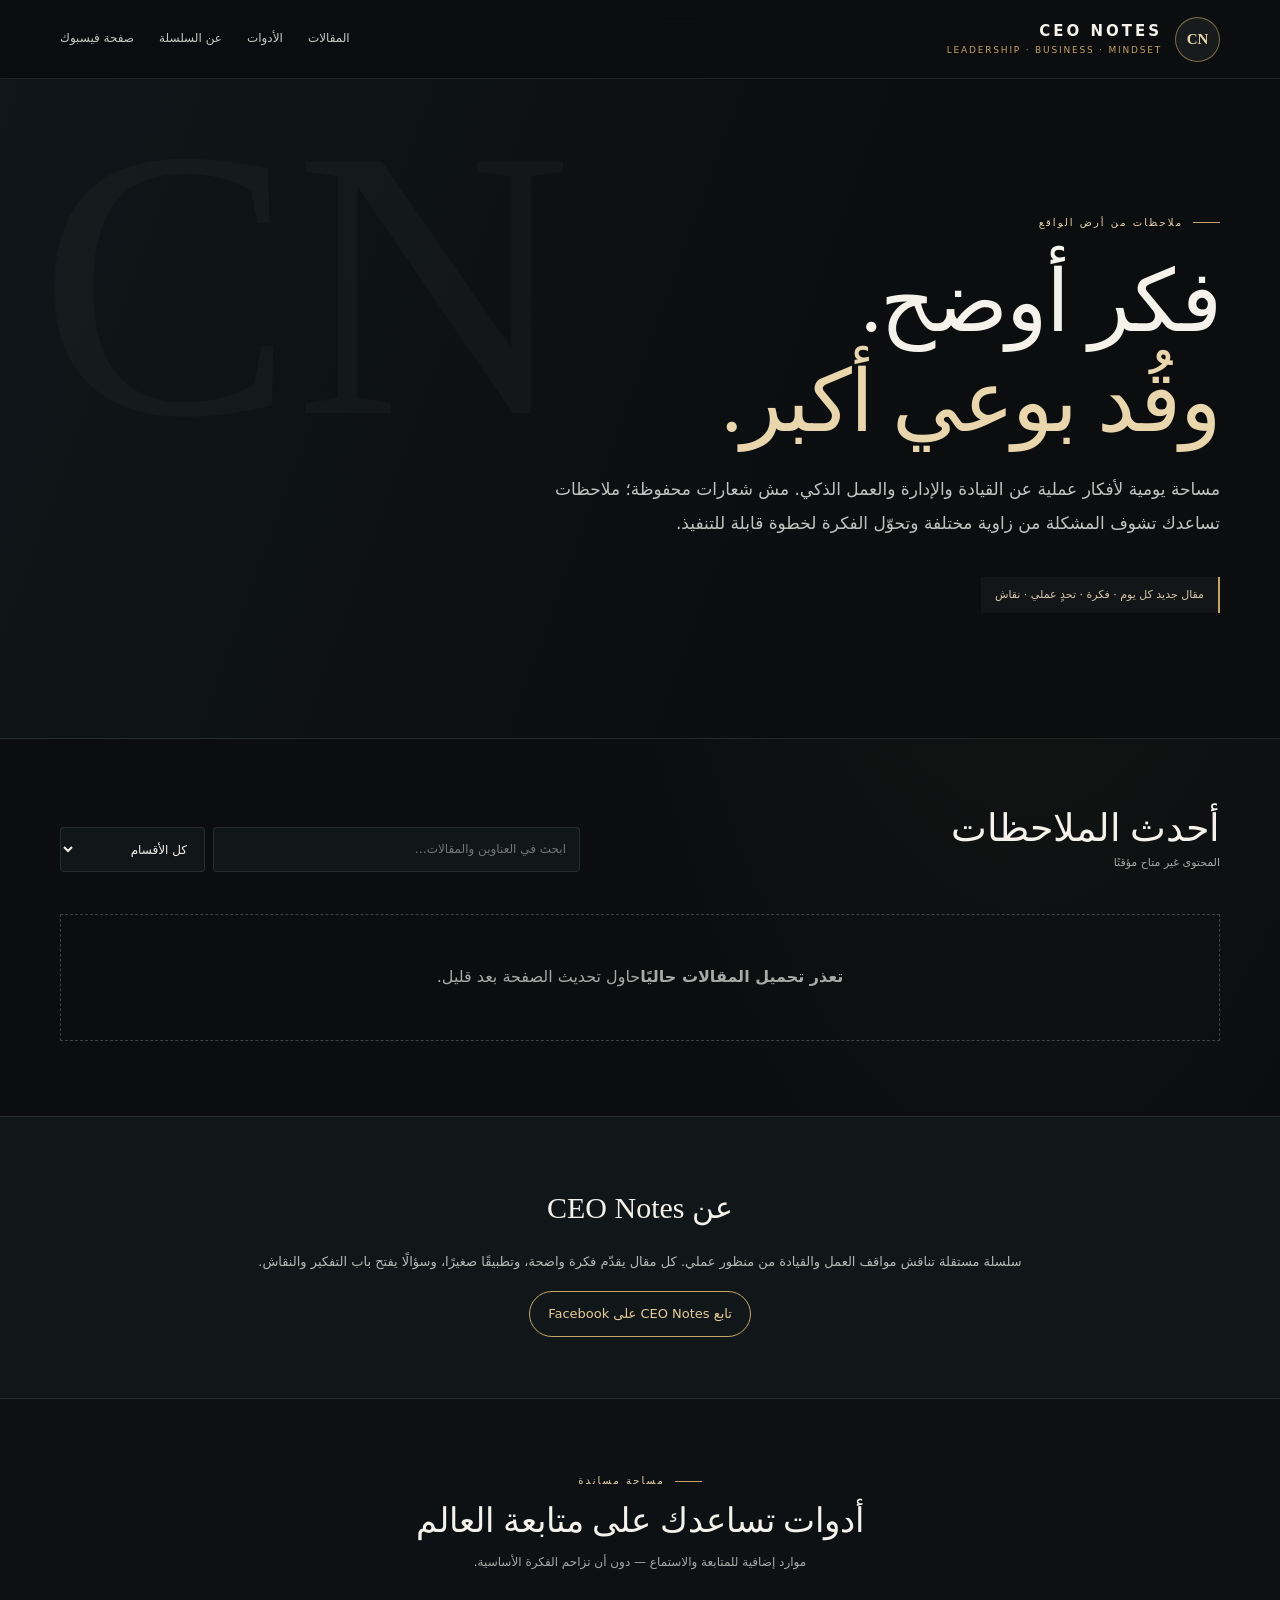
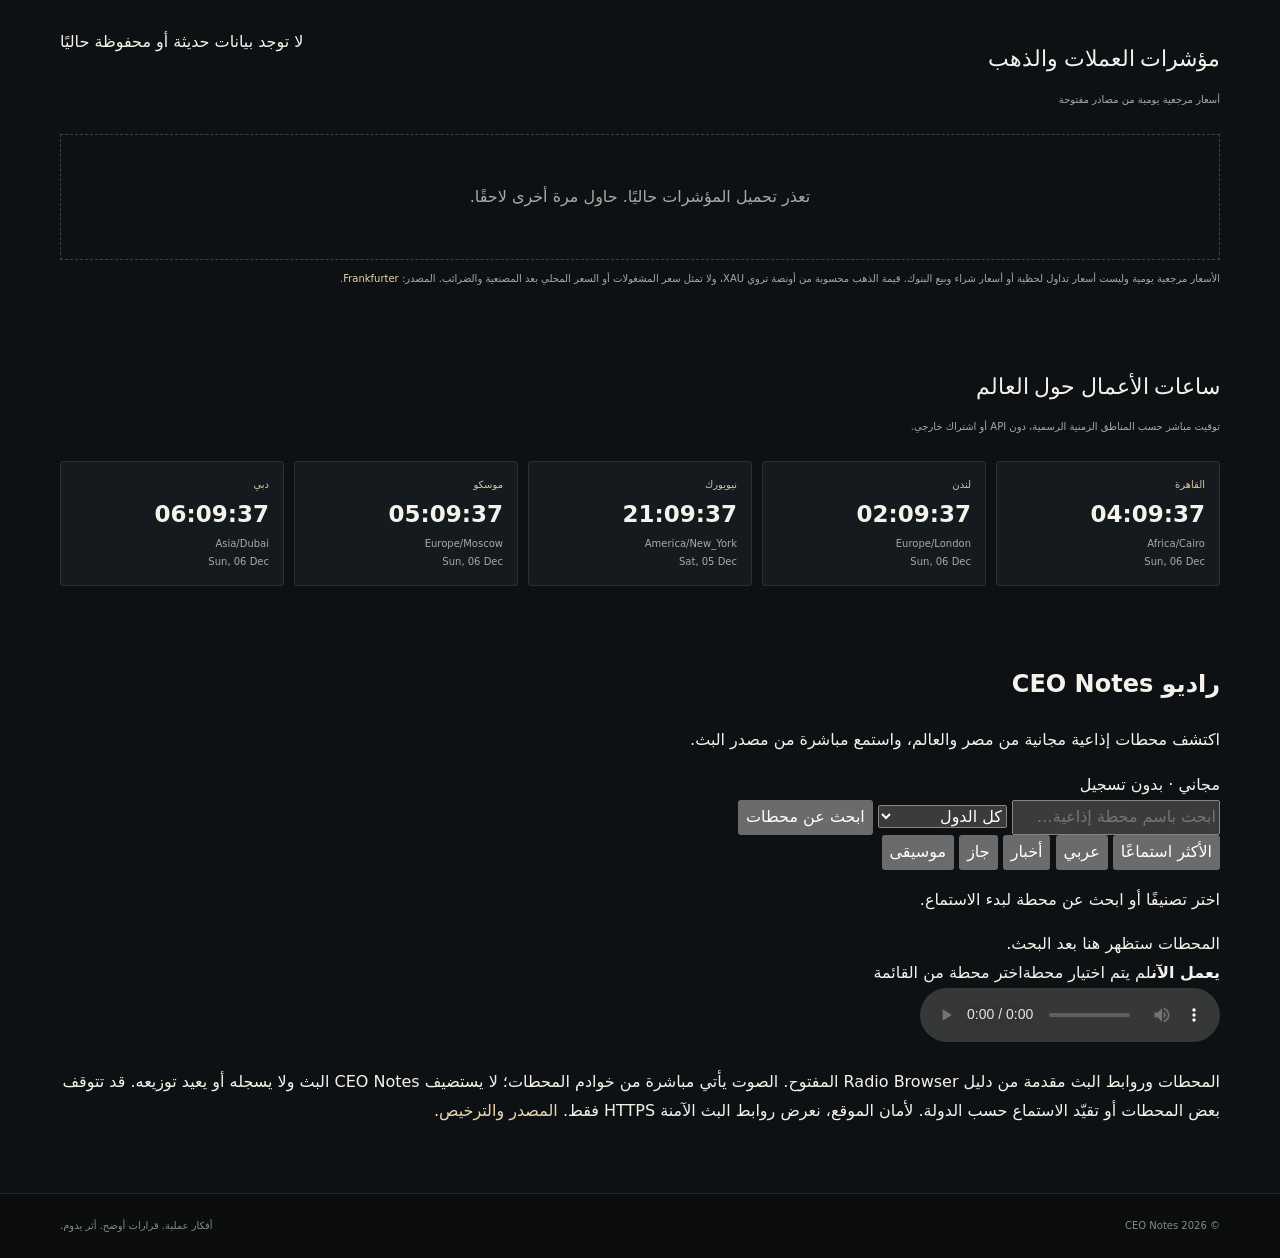
==== notes/index.html @ d11d6b3d "Redesign CEO Notes editorial homepage" ====
<!doctype html>
<html lang="ar" dir="rtl">
<head>
  <meta charset="utf-8">
  <meta name="viewport" content="width=device-width, initial-scale=1">
  <meta name="theme-color" content="#090a0b">
  <title>CEO Notes | ملاحظات يومية في الإدارة والقيادة</title>
  <meta name="description" content="CEO Notes — أفكار عملية عن القيادة والإدارة والعمل الذكي، في مقالات يومية قصيرة قابلة للتطبيق.">
  <link rel="canonical" href="https://ceo-notes.pages.dev/">
  <link rel="alternate" type="application/rss+xml" title="CEO Notes RSS" href="https://ceo-notes.pages.dev/rss.xml">
  <meta name="robots" content="index,follow">
  <meta property="og:type" content="website">
  <meta property="og:title" content="CEO Notes | ملاحظات يومية في الإدارة والقيادة">
  <meta property="og:description" content="أفكار عملية عن القيادة والإدارة والعمل الذكي.">
  <meta property="og:url" content="https://ceo-notes.pages.dev/">
  <meta property="og:image" content="https://ceo-notes.pages.dev/ceo-notes-social.svg">
  <meta property="article:published_time" content="">
  <meta property="article:section" content="">
  <meta name="twitter:card" content="summary_large_image">
  <meta name="twitter:title" content="CEO Notes | ملاحظات يومية في الإدارة والقيادة">
  <meta name="twitter:description" content="أفكار عملية عن القيادة والإدارة والعمل الذكي.">
  <meta name="twitter:image" content="https://ceo-notes.pages.dev/ceo-notes-social.svg">
  <style>:root{color-scheme:dark;--bg:#0b0d0f;--gold:#c5a36b;--gold2:#ead6ad;--ink:#f5f2eb;--muted:#a8aaa6;--line:#ffffff18;--max:1160px}*{box-sizing:border-box}html{scroll-behavior:smooth;scroll-padding-top:90px}body{margin:0;background:radial-gradient(ellipse at 80% 0%,#c5a36b12,transparent 34%),var(--bg);color:var(--ink);font-family:system-ui,-apple-system,"Segoe UI",Tahoma,Arial,sans-serif;line-height:1.8}a{color:inherit;text-decoration:none}button,input,select{font:inherit}.wrap{width:min(var(--max),92%);margin-inline:auto}.topbar{position:sticky;top:0;z-index:20;border-bottom:1px solid var(--line);background:#0b0d0fee;backdrop-filter:blur(16px)}.nav{min-height:78px;display:flex;align-items:center;justify-content:space-between;gap:22px}.brand{display:flex;align-items:center;gap:13px}.mark{width:45px;height:45px;border:1px solid #c5a36b99;border-radius:50%;display:grid;place-items:center;color:var(--gold2);font:700 15px Georgia;background:#171b1b}.brand-name{display:grid;line-height:1.25}.brand-name strong{font-size:15px;letter-spacing:3px}.brand-name small{font-size:9px;color:var(--gold);letter-spacing:1.8px;margin-top:5px}.navlinks{display:flex;gap:25px;color:#c8c8c1;font-size:12px}.navlinks a:hover{color:var(--gold2)}.hero{position:relative;overflow:hidden;padding:clamp(65px,10vw,125px) 0;border-bottom:1px solid var(--line);background:linear-gradient(110deg,#101619,#0b0d0f 70%)}.hero:after{content:"CN";position:absolute;inset-inline-end:3%;top:2%;font:clamp(170px,30vw,390px)/1 Georgia;color:#ffffff06;pointer-events:none}.hero .wrap{position:relative;z-index:1;text-align:start}.eyebrow{display:inline-flex;gap:10px;color:var(--gold2);font-size:10px;letter-spacing:2px}.eyebrow:before{content:"";width:27px;height:1px;background:var(--gold);align-self:center}h1{max-width:850px;font:500 clamp(42px,7.4vw,86px)/1.16 Georgia;letter-spacing:-1.6px;margin:20px 0}.hero h1 span{color:var(--gold2)}.hero p{max-width:670px;color:#c2c4bf;font-size:clamp(14px,1.5vw,17px);line-height:2}.hero-note{display:inline-flex;margin-top:20px;padding:8px 14px;border-inline-start:2px solid var(--gold);background:#ffffff08;color:#d6c9af;font-size:11px}#latest{padding-top:66px}.toolbar{display:flex;align-items:end;justify-content:space-between;gap:20px;margin-bottom:20px}.section-title{font:500 clamp(27px,3.5vw,38px)/1.25 Georgia;margin:0}.count{color:var(--muted);font-size:11px}.archive-tools{display:flex;gap:8px;width:min(520px,100%)}.search,.category-select{min-width:0;background:#111619;border:1px solid var(--line);border-radius:4px;padding:11px 13px;color:var(--ink);font-size:12px}.search{flex:1}.category-select{min-width:145px}.tag-filters{display:flex;flex-wrap:wrap;gap:7px;margin-bottom:22px}.tag-filter{border:1px solid var(--line);background:transparent;color:#c9c9c2;border-radius:3px;padding:6px 11px;font-size:10px;cursor:pointer}.tag-filter[aria-pressed=true]{border-color:var(--gold);background:#c5a36b18;color:var(--gold2)}.posts{display:grid;grid-template-columns:repeat(2,minmax(0,1fr));gap:14px;padding-bottom:75px}.post{background:linear-gradient(145deg,#151b1e,#101416);border:1px solid var(--line);border-radius:5px;padding:23px;min-width:0;transition:border-color .2s,transform .2s}.post:hover{border-color:#c5a36b70;transform:translateY(-2px)}.post:first-child{grid-column:1/-1;padding:clamp(24px,4vw,42px);background:linear-gradient(110deg,#1a211f,#111719 72%);border-color:#c5a36b50}.post-top{display:flex;justify-content:space-between;gap:12px;margin-bottom:13px}.day{color:var(--gold2);font-size:10px;letter-spacing:1.4px;font-weight:700}.date{color:#8f9692;font-size:10px}.post h3{font:500 21px/1.55 Georgia;margin:0 0 13px;color:#f0e8d8}.post:first-child h3{font-size:clamp(25px,3.2vw,37px)}.article{white-space:pre-line;color:#c4c8c3;font-size:13px;line-height:2.05}.post:first-child .article{font-size:14px}.post-actions{display:flex;margin-top:17px}.share-button{border:1px solid #c5a36b75;background:#c5a36b12;color:var(--gold2);border-radius:3px;padding:8px 14px;font-size:11px;cursor:pointer}.detail{border-top:1px solid var(--line);margin-top:18px;padding-top:15px;display:grid;gap:12px}.detail-block{font-size:12px;color:#c8c9c3}.detail-block strong{display:block;color:var(--gold2);font-size:10px}.hashtags,.topic-tags{display:flex;flex-wrap:wrap;gap:7px}.tag,.post-category,.topic-tag{color:#d8c69f;font-size:10px;border:1px solid #c5a36b30;border-radius:3px;padding:3px 8px}.empty{grid-column:1/-1;text-align:center;padding:48px 22px;border:1px dashed #ffffff35;color:var(--muted)}.about{border-block:1px solid var(--line);background:#111719;padding:48px 0}.about-inner{max-width:790px;margin:auto;text-align:center}.about h2{font:500 30px Georgia}.about p{color:#b4b9b4;font-size:13px}.tools-area{padding:64px 0 20px;background:#0d1113}.tools-intro{text-align:center;margin-bottom:30px}.tools-intro h2{font:500 clamp(25px,3vw,34px) Georgia;margin:8px}.tools-intro p{color:var(--muted);font-size:12px}.market-watch,.world-clock,.radio-section{padding:25px 0 32px}.market-grid{display:grid;grid-template-columns:repeat(4,minmax(0,1fr));gap:10px}.market-card,.clock{background:#141a1d;border:1px solid var(--line);border-radius:4px;padding:14px}.market-label,.clock-city{font-size:10px;color:#d8c69f}.market-value,.clock-time{font-size:clamp(17px,2.4vw,23px);font-weight:700;direction:ltr;text-align:right}.market-unit,.clock-date,.market-note,.clock-zone{font-size:10px;color:var(--muted)}.clock-heading{display:flex;justify-content:space-between;margin-bottom:15px}.clock-heading h2{font:500 22px Georgia}.clock-heading p{font-size:10px;color:var(--muted)}.clocks{display:grid;grid-template-columns:repeat(5,minmax(0,1fr));gap:10px}footer{padding:23px 0;color:#858c88;font-size:10px;border-top:1px solid var(--line)}.footer-row{display:flex;justify-content:space-between;gap:14px;flex-wrap:wrap}.skip-link{position:absolute;top:-60px;inset-inline-start:12px;background:var(--gold2);color:#111;padding:8px;z-index:100}.skip-link:focus{top:8px}@media(max-width:760px){.nav{min-height:68px}.navlinks{gap:13px;font-size:10px}.brand-name strong{font-size:13px}.hero{padding:64px 0 58px}.toolbar{align-items:stretch;flex-direction:column}.archive-tools{width:100%}.posts{grid-template-columns:1fr}.post:first-child{grid-column:auto}.market-grid,.clocks{grid-template-columns:repeat(2,minmax(0,1fr))}.clock:last-child{grid-column:1/-1}}@media(max-width:480px){.navlinks a:last-child{display:none}.archive-tools{flex-direction:column}.search,.category-select{width:100%}.post{padding:19px}.footer-row{flex-direction:column}}@media(prefers-reduced-motion:reduce){html{scroll-behavior:auto}.post{transition:none}}</style>
  <link rel="stylesheet" href="/radio.css">
</head>
<body><a class="skip-link" href="#latest">تجاوز إلى المقالات</a>
  <header class="topbar">
    <div class="wrap nav">
      <a class="brand" href="/" aria-label="CEO Notes">
        <span class="mark" aria-hidden="true">CN</span>
        <span class="brand-name"><strong>CEO NOTES</strong><small>LEADERSHIP · BUSINESS · MINDSET</small></span>
      </a>
      <nav class="navlinks" aria-label="التنقل">
        <a href="#latest">المقالات</a>
        <a href="#business-tools">الأدوات</a>
        <a href="#about">عن السلسلة</a>
        <a href="https://www.facebook.com/115226621594988/" target="_blank" rel="noopener noreferrer">صفحة فيسبوك</a>
      </nav>
    </div>
  </header>

  <main><section class="hero">
      <div class="wrap">
        <div class="eyebrow">ملاحظات من أرض الواقع</div>
        <h1>فكر أوضح.<br><span>وقُد بوعي أكبر.</span></h1>
        <p>مساحة يومية لأفكار عملية عن القيادة والإدارة والعمل الذكي. مش شعارات محفوظة؛ ملاحظات تساعدك تشوف المشكلة من زاوية مختلفة وتحوّل الفكرة لخطوة قابلة للتنفيذ.</p>
        <div class="hero-note">مقال جديد كل يوم · فكرة · تحدٍ عملي · نقاش</div>
      </div>
    </section><section class="wrap" id="latest">
      <div id="archive-controls">
        <div class="toolbar">
          <div>
            <h2 class="section-title">أحدث الملاحظات</h2>
            <div class="count" id="count" aria-live="polite">جارٍ تحميل المقالات…</div>
          </div>
          <div class="archive-tools">
            <input class="search" id="search" type="search" placeholder="ابحث في العناوين والمقالات…" aria-label="ابحث في المقالات">
            <select class="category-select" id="category-filter" aria-label="تصفية المقالات حسب القسم">
              <option value="">كل الأقسام</option>
            </select>
          </div>
        </div>
        <div class="tag-filters" id="tag-filters" aria-label="تصفية المقالات حسب الموضوع"></div>
      </div>
      <div class="posts" id="posts" aria-live="polite">
        <div class="empty"><strong>لحظة واحدة…</strong>بنجهز أحدث الملاحظات للعرض.</div>
      </div>
    </section><section class="about" id="about">
      <div class="wrap about-inner">
        <h2>عن CEO Notes</h2>
        <p>سلسلة مستقلة تناقش مواقف العمل والقيادة من منظور عملي. كل مقال يقدّم فكرة واضحة، وتطبيقًا صغيرًا، وسؤالًا يفتح باب التفكير والنقاش.</p>
        <p style="margin-top:18px"><a href="https://www.facebook.com/115226621594988/" target="_blank" rel="noopener noreferrer" style="display:inline-block;padding:10px 18px;border:1px solid #c8a568;border-radius:30px;color:#e5cc98">تابع CEO Notes على Facebook</a></p>
      </div>
    </section><section class="tools-area" id="business-tools"><div class="wrap tools-intro"><span class="eyebrow">مساحة مساندة</span><h2>أدوات تساعدك على متابعة العالم</h2><p>موارد إضافية للمتابعة والاستماع — دون أن تزاحم الفكرة الأساسية.</p></div><section class="wrap market-watch" aria-labelledby="market-title">
      <div class="clock-heading">
        <div>
          <h2 id="market-title">مؤشرات العملات والذهب</h2>
          <p>أسعار مرجعية يومية من مصادر مفتوحة</p>
        </div>
        <div class="market-updated" id="market-updated" aria-live="polite">جارٍ تحميل البيانات…</div>
      </div>
      <div class="market-grid" id="market-board" aria-live="polite">
        <div class="market-card"><div class="market-label">أسعار العملات</div><div class="market-value">—</div><div class="market-unit">جارٍ التحميل</div></div>
      </div>
      <p class="market-note">الأسعار مرجعية يومية وليست أسعار تداول لحظية أو أسعار شراء وبيع البنوك. قيمة الذهب محسوبة من أونصة تروي XAU، ولا تمثل سعر المشغولات أو السعر المحلي بعد المصنعية والضرائب. المصدر: <a href="https://frankfurter.dev/" target="_blank" rel="noopener noreferrer" style="color:var(--gold2)">Frankfurter</a>.</p>
    </section><section class="wrap world-clock" aria-labelledby="clock-title">
      <div class="clock-heading">
        <div>
          <h2 id="clock-title">ساعات الأعمال حول العالم</h2>
          <p>توقيت مباشر حسب المناطق الزمنية الرسمية، دون API أو اشتراك خارجي.</p>
        </div>
      </div>
      <div class="clocks" id="world-clocks">
        <div class="clock"><div class="clock-city">القاهرة</div><div class="clock-time">--:--:--</div><div class="clock-zone">Africa/Cairo</div></div>
        <div class="clock"><div class="clock-city">لندن</div><div class="clock-time">--:--:--</div><div class="clock-zone">Europe/London</div></div>
        <div class="clock"><div class="clock-city">نيويورك</div><div class="clock-time">--:--:--</div><div class="clock-zone">America/New_York</div></div>
        <div class="clock"><div class="clock-city">موسكو</div><div class="clock-time">--:--:--</div><div class="clock-zone">Europe/Moscow</div></div>
        <div class="clock"><div class="clock-city">دبي</div><div class="clock-time">--:--:--</div><div class="clock-zone">Asia/Dubai</div></div>
      </div>
    </section><section class="wrap radio-section" id="radio" aria-labelledby="radio-title">
      <div class="radio-panel" id="ceo-radio">
        <div class="radio-head">
          <div><h2 id="radio-title">راديو CEO Notes</h2><p>اكتشف محطات إذاعية مجانية من مصر والعالم، واستمع مباشرة من مصدر البث.</p></div>
          <span class="radio-free">مجاني · بدون تسجيل</span>
        </div>
        <form class="radio-controls" id="radio-form">
          <input class="radio-input" id="radio-search" type="search" maxlength="100" placeholder="ابحث باسم محطة إذاعية…" aria-label="ابحث عن محطة إذاعية">
          <select class="radio-country" id="radio-country" aria-label="اختر الدولة"><option value="">كل الدول</option><option value="Egypt">مصر</option><option value="United Arab Emirates">الإمارات</option><option value="Saudi Arabia">السعودية</option><option value="United Kingdom">بريطانيا</option><option value="The United States Of America">الولايات المتحدة</option></select>
          <button class="radio-search-btn" type="submit">ابحث عن محطات</button>
        </form>
        <div class="radio-presets" aria-label="تصنيفات الراديو">
          <button class="radio-filter" type="button" data-radio-tag="" aria-pressed="true">الأكثر استماعًا</button>
          <button class="radio-filter" type="button" data-radio-tag="arabic" aria-pressed="false">عربي</button>
          <button class="radio-filter" type="button" data-radio-tag="news" aria-pressed="false">أخبار</button>
          <button class="radio-filter" type="button" data-radio-tag="jazz" aria-pressed="false">جاز</button>
          <button class="radio-filter" type="button" data-radio-tag="pop" aria-pressed="false">موسيقى</button>
        </div>
        <p class="radio-status" id="radio-status" role="status" aria-live="polite">اختر تصنيفًا أو ابحث عن محطة لبدء الاستماع.</p>
        <div class="radio-results" id="radio-results"><div class="radio-empty">المحطات ستظهر هنا بعد البحث.</div></div>
        <div class="radio-player">
          <div class="radio-now"><strong>يعمل الآن</strong><span id="radio-now-name">لم يتم اختيار محطة</span><span id="radio-now-country">اختر محطة من القائمة</span></div>
          <audio id="radio-audio" controls preload="none" aria-label="مشغل الراديو"></audio>
        </div>
        <p class="radio-disclaimer">المحطات وروابط البث مقدمة من دليل Radio Browser المفتوح. الصوت يأتي مباشرة من خوادم المحطات؛ لا يستضيف CEO Notes البث ولا يسجله أو يعيد توزيعه. قد تتوقف بعض المحطات أو تقيّد الاستماع حسب الدولة. لأمان الموقع، نعرض روابط البث الآمنة HTTPS فقط. <a href="https://www.radio-browser.info/" target="_blank" rel="noopener noreferrer" style="color:var(--gold2)">المصدر والترخيص</a>.</p>
      </div>
    </section></section></main>

  <footer>
    <div class="wrap footer-row">
      <span>© <span id="year"></span> CEO Notes</span>
      <span>أفكار عملية. قرارات أوضح. أثر يدوم.</span>
    </div>
  </footer>

  <script>
    (function(){
      "use strict";
      const list = document.getElementById("posts");
      const search = document.getElementById("search");
      const categoryFilter = document.getElementById("category-filter");
      const tagFilters = document.getElementById("tag-filters");
      const archiveControls = document.getElementById("archive-controls");
      const count = document.getElementById("count");
      const marketBoard = document.getElementById("market-board");
      const marketUpdated = document.getElementById("market-updated");
      function marketCard(label,value,unit){
        const card=node("div","market-card");
        card.append(node("div","market-label",label));
        card.append(node("div","market-value",value));
        card.append(node("div","market-unit",unit));
        return card;
      }
      async function loadMarkets(){
        try{
          const response=await fetch("/markets",{cache:"no-store",headers:{"Accept":"application/json"}});
          if(!response.ok) throw new Error("market_data_unavailable");
          const data=await response.json();
          const fx=Object.fromEntries((Array.isArray(data.fx)?data.fx:[]).map(item=>[item.quote,Number(item.rate)]));
          const gold=Object.fromEntries((Array.isArray(data.gold)?data.gold:[]).map(item=>[item.quote,Number(item.rate)]));
          const fmt=(value,digits=4)=>Number(value).toLocaleString("en-US",{maximumFractionDigits:digits});
          const cards=[];
          const pairs=[
            ["دولار / جنيه مصري","EGP","جنيه لكل دولار",3],
            ["دولار / يورو","EUR","يورو لكل دولار",4],
            ["دولار / إسترليني","GBP","إسترليني لكل دولار",4],
            ["دولار / روبل","RUB","روبل لكل دولار",2],
            ["دولار / درهم إماراتي","AED","درهم لكل دولار",4],
            ["دولار / ريال سعودي","SAR","ريال لكل دولار",4]
          ];
          pairs.forEach(([label,code,unit,digits])=>{
            if(Number.isFinite(fx[code])) cards.push(marketCard(label,fmt(fx[code],digits),unit));
          });
          if(Number.isFinite(gold.USD)) cards.push(marketCard("أونصة الذهب","$"+fmt(gold.USD,2),"دولار أمريكي / أونصة تروي"));
          if(Number.isFinite(gold.EGP)){
            cards.push(marketCard("أونصة الذهب","ج.م "+fmt(gold.EGP,0),"جنيه مصري / أونصة تروي"));
            cards.push(marketCard("جرام ذهب 24 قيراط","ج.م "+fmt(gold.EGP/31.1034768,2),"قيمة مرجعية محسوبة قبل المصنعية والضرائب"));
          }
          if(!cards.length) throw new Error("empty_market_data");
          marketBoard.replaceChildren(...cards);
          const checked=data.fetchedAt?new Date(data.fetchedAt).toLocaleString("ar-EG",{dateStyle:"short",timeStyle:"short"}):"غير معروف";
          marketUpdated.classList.toggle("is-stale",Boolean(data.stale));
          marketUpdated.textContent=data.stale?"بيانات قديمة — آخر تحديث: "+checked+" — تاريخ المصدر: "+String(data.date||"غير متاح"):"تاريخ المصدر: "+String(data.date||"غير متاح")+" — آخر تحديث: "+checked;
        }catch(error){
          marketBoard.replaceChildren();
          marketBoard.append(node("div","empty","تعذر تحميل المؤشرات حاليًا. حاول مرة أخرى لاحقًا."));
          marketUpdated.classList.add("is-stale");marketUpdated.textContent="لا توجد بيانات حديثة أو محفوظة حاليًا";
        }
      }
      loadMarkets();
      const clockRoot = document.getElementById("world-clocks");
      document.getElementById("year").textContent = String(new Date().getFullYear());
      const clockFormatters = [
        {zone:"Africa/Cairo",time:new Intl.DateTimeFormat("en-GB",{timeZone:"Africa/Cairo",hour:"2-digit",minute:"2-digit",second:"2-digit",hour12:false}),date:new Intl.DateTimeFormat("en-GB",{timeZone:"Africa/Cairo",weekday:"short",day:"2-digit",month:"short"})},
        {zone:"Europe/London",time:new Intl.DateTimeFormat("en-GB",{timeZone:"Europe/London",hour:"2-digit",minute:"2-digit",second:"2-digit",hour12:false}),date:new Intl.DateTimeFormat("en-GB",{timeZone:"Europe/London",weekday:"short",day:"2-digit",month:"short"})},
        {zone:"America/New_York",time:new Intl.DateTimeFormat("en-GB",{timeZone:"America/New_York",hour:"2-digit",minute:"2-digit",second:"2-digit",hour12:false}),date:new Intl.DateTimeFormat("en-GB",{timeZone:"America/New_York",weekday:"short",day:"2-digit",month:"short"})},
        {zone:"Europe/Moscow",time:new Intl.DateTimeFormat("en-GB",{timeZone:"Europe/Moscow",hour:"2-digit",minute:"2-digit",second:"2-digit",hour12:false}),date:new Intl.DateTimeFormat("en-GB",{timeZone:"Europe/Moscow",weekday:"short",day:"2-digit",month:"short"})},
        {zone:"Asia/Dubai",time:new Intl.DateTimeFormat("en-GB",{timeZone:"Asia/Dubai",hour:"2-digit",minute:"2-digit",second:"2-digit",hour12:false}),date:new Intl.DateTimeFormat("en-GB",{timeZone:"Asia/Dubai",weekday:"short",day:"2-digit",month:"short"})}
      ];
      function updateWorldClocks(){
        const now = new Date();
        clockRoot.querySelectorAll(".clock").forEach((card,index)=>{
          const item = clockFormatters[index];
          if(!item) return;
          card.querySelector(".clock-time").textContent = item.time.format(now);
          card.querySelector(".clock-date").textContent = item.date.format(now);
        });
      }
      clockRoot.querySelectorAll(".clock").forEach((card,index)=>{
        const date = document.createElement("div");
        date.className = "clock-date";
        card.append(date);
        const zone = document.createElement("div");
        zone.className = "clock-zone";
        zone.textContent = clockFormatters[index].zone;
        card.querySelector(".clock-zone").replaceWith(zone);
      });
      updateWorldClocks();
      window.setInterval(updateWorldClocks,1000);
      let posts = [];
      let activeTag = "";
      const selectedPostMatch = location.pathname.match(/^\/post\/(\d+)\/?$/);
      const selectedPostDay = selectedPostMatch ? Number(selectedPostMatch[1]) : null;
      if(selectedPostDay) archiveControls.hidden = true;

      function node(tag, className, value){
        const el = document.createElement(tag);
        if(className) el.className = className;
        if(value !== undefined && value !== null) el.textContent = String(value);
        return el;
      }
      function makePost(post){
        const card = node("article","post");
        if(post.day !== undefined) card.id = "post-" + String(post.day);
        const top = node("div","post-top");
        top.append(node("span","day","CEO NOTES · DAY " + post.day));
        if(post.category) top.append(node("span","post-category",post.category));
        if(post.publishedAt) top.append(node("time","date",post.publishedAt));
        card.append(top);
        if(post.imageUrl){
          const image = document.createElement("img");
          image.src = post.imageUrl;
          image.alt = "صورة توضيحية: " + (post.title || "CEO Notes");
          image.loading = "lazy";
          image.decoding = "async";
          image.style.cssText = "display:block;width:100%;aspect-ratio:16/9;object-fit:cover;border-radius:12px;margin:4px 0 16px;border:1px solid #c8a56855";
          card.append(image);
        }
        const heading = node("h3","");
        const titleLink = node("a","post-link",post.title || "ملاحظة يومية");
        titleLink.href = "/post/" + encodeURIComponent(String(post.day || ""));
        heading.append(titleLink);
        card.append(heading);
        card.append(node("p","article",post.article || ""));
        const detail = node("div","detail");
        if(post.ideaOfTheDay){
          const block = node("div","detail-block");
          block.append(node("strong","","فكرة اليوم"));
          block.append(node("span","",post.ideaOfTheDay));
          detail.append(block);
        }
        if(post.ceoChallenge){
          const block = node("div","detail-block");
          block.append(node("strong","","CEO CHALLENGE"));
          block.append(node("span","",post.ceoChallenge));
          detail.append(block);
        }
        if(post.discussionQuestion){
          const block = node("div","detail-block");
          block.append(node("strong","","للنقاش"));
          block.append(node("span","",post.discussionQuestion));
          detail.append(block);
        }
        const topicTags = Array.isArray(post.tags) ? post.tags : [];
        if(topicTags.length){
          const topicList = node("div","topic-tags");
          topicTags.forEach(tag => topicList.append(node("span","topic-tag",tag)));
          detail.append(topicList);
        }
        const tags = Array.isArray(post.hashtags) ? post.hashtags : String(post.hashtags || "").split(/\s+/).filter(Boolean);
        if(tags.length){
          const tagList = node("div","hashtags");
          tags.filter(Boolean).forEach(tag => tagList.append(node("span","tag",tag)));
          detail.append(tagList);
        }
        card.append(detail);
        const actions = node("div","post-actions");
        const share = node("button","share-button","مشاركة المقال");
        share.type = "button";
        share.addEventListener("click",async()=>{
          const shareUrl = location.origin + "/post/" + encodeURIComponent(String(post.day || ""));
          const payload = {title:post.title || "CEO Notes",text:(post.title || "CEO Notes") + " — CEO Notes",url:shareUrl};
          try{
            if(navigator.share){await navigator.share(payload);}
            else if(navigator.clipboard && navigator.clipboard.writeText){
              await navigator.clipboard.writeText(shareUrl);
              share.textContent = "تم نسخ الرابط";
              share.setAttribute("aria-label","تم نسخ رابط المقال");
            }else{
              window.open("https://www.facebook.com/sharer/sharer.php?u=" + encodeURIComponent(shareUrl),"_blank","noopener,noreferrer");
            }
          }catch(error){
            if(error && error.name !== "AbortError"){
              share.textContent = "تعذرت المشاركة";
            }
          }
        });
        actions.append(share);
        card.append(actions);
        return card;
      }
      function renderFilters(){
        const currentCategory = categoryFilter.value;
        const categories = [...new Set(posts.map(post => post.category).filter(Boolean))]
          .sort((a,b) => a.localeCompare(b,"ar"));
        categoryFilter.replaceChildren(node("option","","كل الأقسام"));
        categories.forEach(category => {
          const option = node("option","",category);
          option.value = category;
          categoryFilter.append(option);
        });
        categoryFilter.value = categories.includes(currentCategory) ? currentCategory : "";

        const tags = [...new Set(posts.flatMap(post => Array.isArray(post.tags) ? post.tags : []))]
          .filter(Boolean)
          .sort((a,b) => a.localeCompare(b,"ar"));
        tagFilters.replaceChildren();
        const all = node("button","tag-filter","كل الوسوم");
        all.type = "button";
        all.setAttribute("aria-pressed",String(!activeTag));
        all.addEventListener("click",() => { activeTag = ""; renderFilters(); render(); });
        tagFilters.append(all);
        tags.forEach(tag => {
          const button = node("button","tag-filter",tag);
          button.type = "button";
          button.setAttribute("aria-pressed",String(activeTag === tag));
          button.addEventListener("click",() => { activeTag = tag; renderFilters(); render(); });
          tagFilters.append(button);
        });
      }
      function render(){
        const q = search.value.trim().toLocaleLowerCase("ar");
        const selectedCategory = categoryFilter.value;
        const filtered = posts.filter(post => {
          if(selectedPostDay && Number(post.day) !== selectedPostDay) return false;
          if(selectedCategory && post.category !== selectedCategory) return false;
          const tags = Array.isArray(post.tags) ? post.tags : [];
          if(activeTag && !tags.includes(activeTag)) return false;
          const haystack = [post.day,post.title,post.article,post.ideaOfTheDay,post.ceoChallenge,post.discussionQuestion,post.category,post.tags,post.hashtags].join(" ").toLocaleLowerCase("ar");
          return haystack.includes(q);
        });
        count.textContent = filtered.length + " مقال منشور";
        list.replaceChildren();
        if(!filtered.length){
          const empty = node("div","empty");
          empty.append(node("strong","",posts.length ? "مفيش نتائج مطابقة" : "أول ملاحظة في الطريق"));
          empty.append(node("span","",posts.length ? "جرّب كلمة بحث مختلفة." : "المقالات ستظهر هنا تلقائيًا بعد اعتماد ونشر أول منشور."));
          list.append(empty);
          return;
        }
        filtered.forEach(post => list.append(makePost(post)));
      }
      search.addEventListener("input",render);
      categoryFilter.addEventListener("change",render);
      async function loadPosts(){
        const fallbackUrl = (location.pathname.endsWith("/") ? location.pathname : location.pathname + "/") + "posts.json";
        let firstError = null;
        for(const url of ["/feed",fallbackUrl]){
          try{
            const response = await fetch(url,{cache:"no-store",headers:{"Accept":"application/json"}});
            if(!response.ok) throw new Error("HTTP " + response.status);
            const data = await response.json();
            const items = Array.isArray(data) ? data : (Array.isArray(data.posts) ? data.posts : []);
            if(!Array.isArray(items)) throw new Error("invalid_posts_format");
            posts = items.filter(item => item && item.status !== "Draft" && item.status !== "Reserved")
              .sort((a,b) => Number(b.day || 0) - Number(a.day || 0));
            renderFilters();
            if(selectedPostDay){
              const selected = posts.find(post => Number(post.day) === selectedPostDay);
              if(selected){
                document.title = (selected.title || "CEO Notes") + " | CEO Notes";
                const description = String(selected.article || "").slice(0,155);
                const descriptionMeta = document.querySelector('meta[name="description"]');
                if(descriptionMeta) descriptionMeta.content = description;
                const canonical = document.querySelector('link[rel="canonical"]');
                if(canonical) canonical.href = location.origin + "/post/" + selectedPostDay;
                const ogTitle = document.querySelector('meta[property="og:title"]');
                if(ogTitle) ogTitle.content = document.title;
                const ogDescription = document.querySelector('meta[property="og:description"]');
                if(ogDescription) ogDescription.content = description;
                const ogUrl = document.querySelector('meta[property="og:url"]');
                if(ogUrl) ogUrl.content = canonical ? canonical.href : location.href;
                const imageUrl = typeof selected.imageUrl === "string" && selected.imageUrl.startsWith("https://") ? selected.imageUrl : "";
                const ogImage = document.querySelector('meta[property="og:image"]');
                if(ogImage) ogImage.content = imageUrl;
                const twitterTitle = document.querySelector('meta[name="twitter:title"]');
                if(twitterTitle) twitterTitle.content = document.title;
                const twitterDescription = document.querySelector('meta[name="twitter:description"]');
                if(twitterDescription) twitterDescription.content = description;
                const twitterImage = document.querySelector('meta[name="twitter:image"]');
                if(twitterImage) twitterImage.content = imageUrl;
                const twitterCard = document.querySelector('meta[name="twitter:card"]');
                if(twitterCard) twitterCard.content = imageUrl ? "summary_large_image" : "summary";
              }
            }
            render();
            return;
          }catch(error){
            if(!firstError) firstError = error;
          }
        }
        list.replaceChildren();
        const empty = node("div","empty");
        empty.append(node("strong","","تعذر تحميل المقالات حاليًا"));
        empty.append(node("span","","حاول تحديث الصفحة بعد قليل."));
        list.append(empty);
        count.textContent = "المحتوى غير متاح مؤقتًا";
      }
      loadPosts();
    })();
  </script>
<!-- CEO Notes live feed: Cloudflare Workers AI + KV -->
  <script src="/radio.js" defer></script>
</body>
</html>
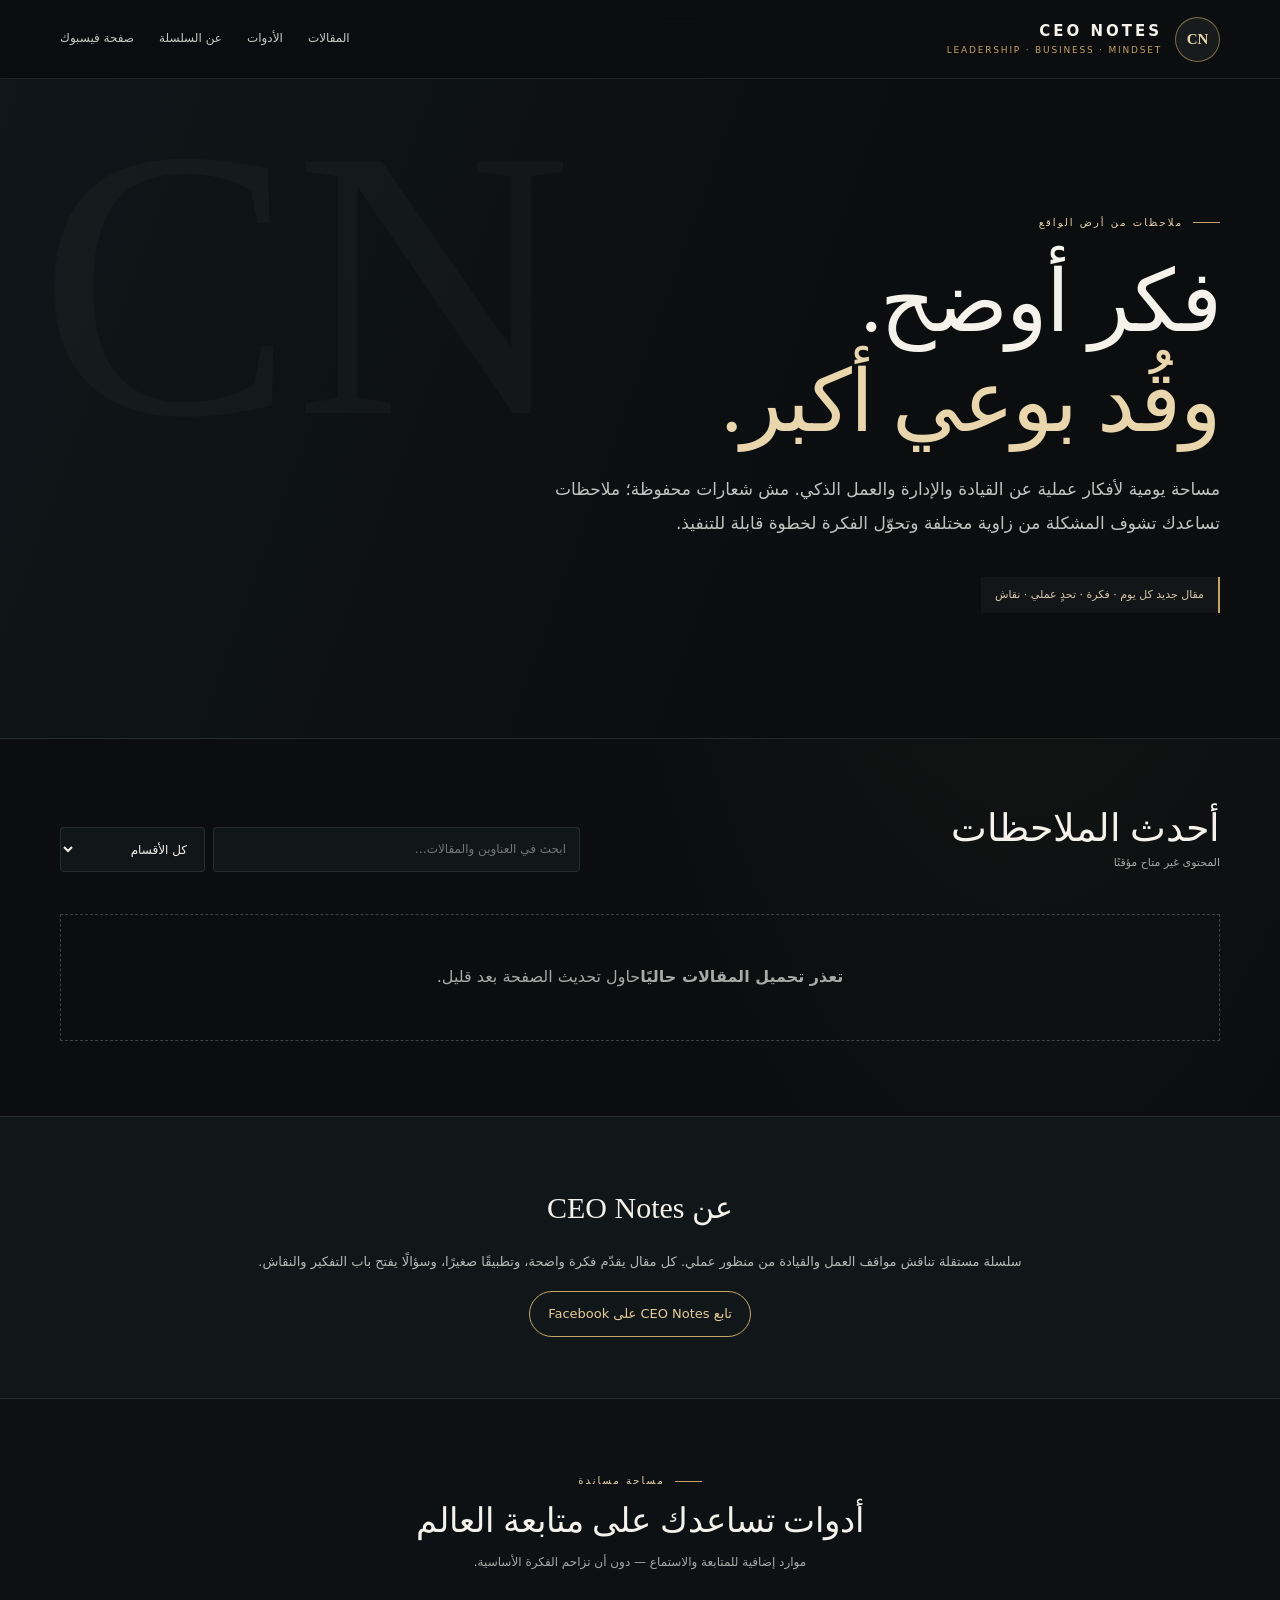
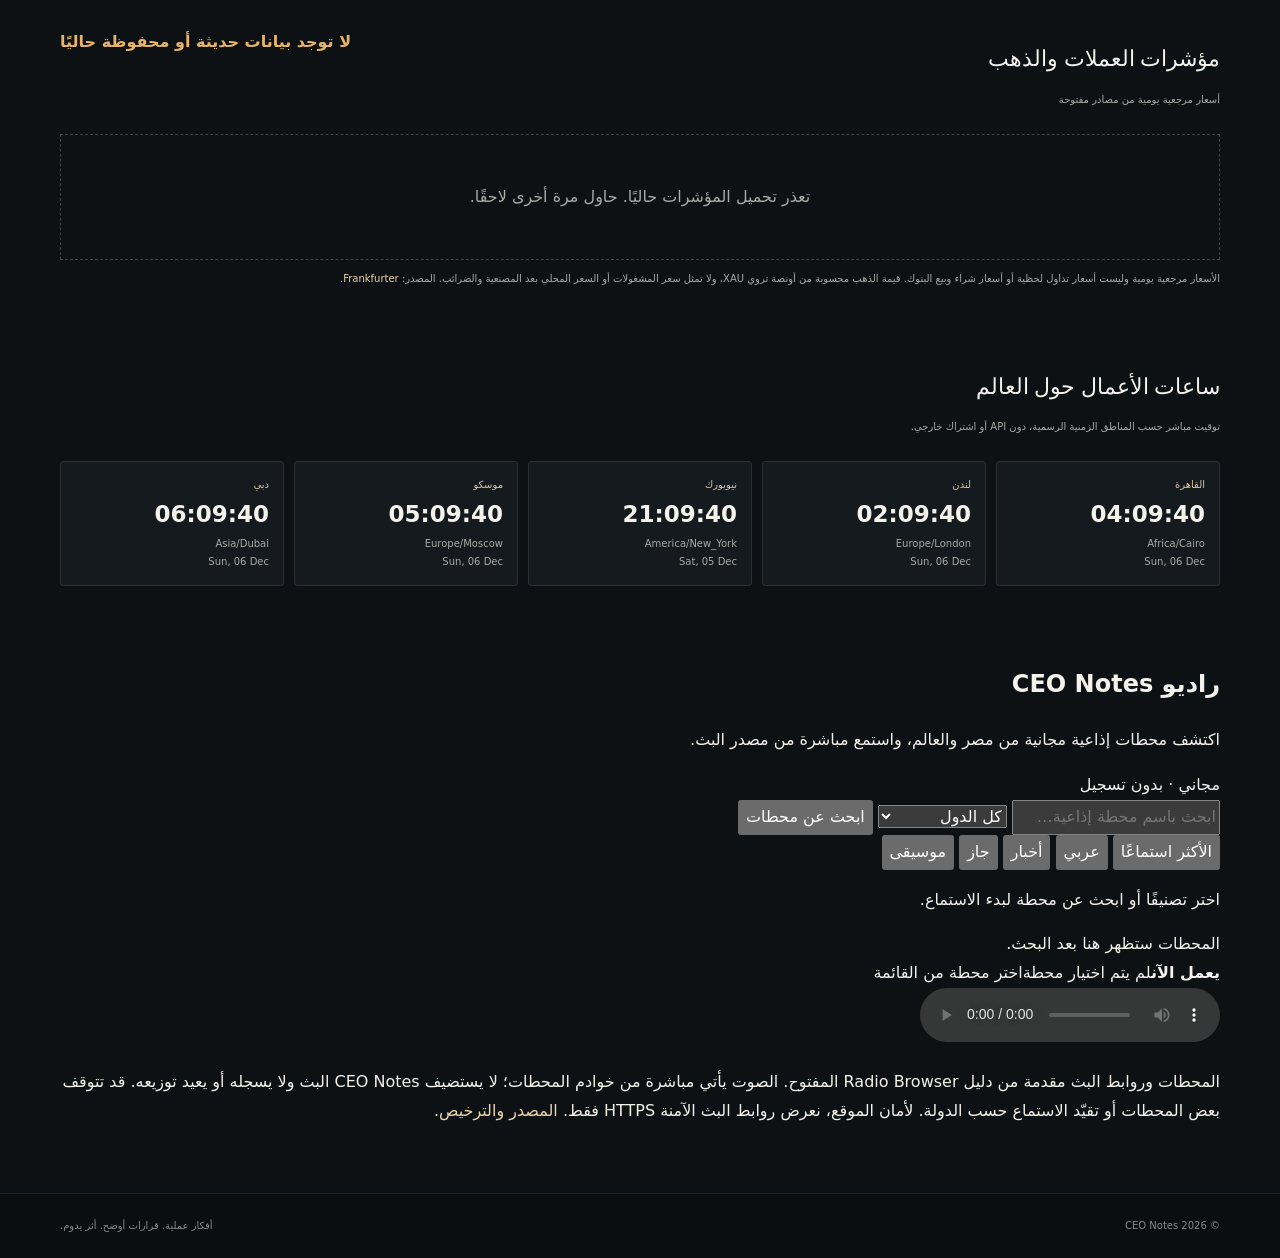
==== commit d4b16455: "Preserve market stale-state styling in editorial redesign" ====
--- a/notes/index.html
+++ b/notes/index.html
@@ -20,7 +20,7 @@
   <meta name="twitter:title" content="CEO Notes | ملاحظات يومية في الإدارة والقيادة">
   <meta name="twitter:description" content="أفكار عملية عن القيادة والإدارة والعمل الذكي.">
   <meta name="twitter:image" content="https://ceo-notes.pages.dev/ceo-notes-social.svg">
-  <style>:root{color-scheme:dark;--bg:#0b0d0f;--gold:#c5a36b;--gold2:#ead6ad;--ink:#f5f2eb;--muted:#a8aaa6;--line:#ffffff18;--max:1160px}*{box-sizing:border-box}html{scroll-behavior:smooth;scroll-padding-top:90px}body{margin:0;background:radial-gradient(ellipse at 80% 0%,#c5a36b12,transparent 34%),var(--bg);color:var(--ink);font-family:system-ui,-apple-system,"Segoe UI",Tahoma,Arial,sans-serif;line-height:1.8}a{color:inherit;text-decoration:none}button,input,select{font:inherit}.wrap{width:min(var(--max),92%);margin-inline:auto}.topbar{position:sticky;top:0;z-index:20;border-bottom:1px solid var(--line);background:#0b0d0fee;backdrop-filter:blur(16px)}.nav{min-height:78px;display:flex;align-items:center;justify-content:space-between;gap:22px}.brand{display:flex;align-items:center;gap:13px}.mark{width:45px;height:45px;border:1px solid #c5a36b99;border-radius:50%;display:grid;place-items:center;color:var(--gold2);font:700 15px Georgia;background:#171b1b}.brand-name{display:grid;line-height:1.25}.brand-name strong{font-size:15px;letter-spacing:3px}.brand-name small{font-size:9px;color:var(--gold);letter-spacing:1.8px;margin-top:5px}.navlinks{display:flex;gap:25px;color:#c8c8c1;font-size:12px}.navlinks a:hover{color:var(--gold2)}.hero{position:relative;overflow:hidden;padding:clamp(65px,10vw,125px) 0;border-bottom:1px solid var(--line);background:linear-gradient(110deg,#101619,#0b0d0f 70%)}.hero:after{content:"CN";position:absolute;inset-inline-end:3%;top:2%;font:clamp(170px,30vw,390px)/1 Georgia;color:#ffffff06;pointer-events:none}.hero .wrap{position:relative;z-index:1;text-align:start}.eyebrow{display:inline-flex;gap:10px;color:var(--gold2);font-size:10px;letter-spacing:2px}.eyebrow:before{content:"";width:27px;height:1px;background:var(--gold);align-self:center}h1{max-width:850px;font:500 clamp(42px,7.4vw,86px)/1.16 Georgia;letter-spacing:-1.6px;margin:20px 0}.hero h1 span{color:var(--gold2)}.hero p{max-width:670px;color:#c2c4bf;font-size:clamp(14px,1.5vw,17px);line-height:2}.hero-note{display:inline-flex;margin-top:20px;padding:8px 14px;border-inline-start:2px solid var(--gold);background:#ffffff08;color:#d6c9af;font-size:11px}#latest{padding-top:66px}.toolbar{display:flex;align-items:end;justify-content:space-between;gap:20px;margin-bottom:20px}.section-title{font:500 clamp(27px,3.5vw,38px)/1.25 Georgia;margin:0}.count{color:var(--muted);font-size:11px}.archive-tools{display:flex;gap:8px;width:min(520px,100%)}.search,.category-select{min-width:0;background:#111619;border:1px solid var(--line);border-radius:4px;padding:11px 13px;color:var(--ink);font-size:12px}.search{flex:1}.category-select{min-width:145px}.tag-filters{display:flex;flex-wrap:wrap;gap:7px;margin-bottom:22px}.tag-filter{border:1px solid var(--line);background:transparent;color:#c9c9c2;border-radius:3px;padding:6px 11px;font-size:10px;cursor:pointer}.tag-filter[aria-pressed=true]{border-color:var(--gold);background:#c5a36b18;color:var(--gold2)}.posts{display:grid;grid-template-columns:repeat(2,minmax(0,1fr));gap:14px;padding-bottom:75px}.post{background:linear-gradient(145deg,#151b1e,#101416);border:1px solid var(--line);border-radius:5px;padding:23px;min-width:0;transition:border-color .2s,transform .2s}.post:hover{border-color:#c5a36b70;transform:translateY(-2px)}.post:first-child{grid-column:1/-1;padding:clamp(24px,4vw,42px);background:linear-gradient(110deg,#1a211f,#111719 72%);border-color:#c5a36b50}.post-top{display:flex;justify-content:space-between;gap:12px;margin-bottom:13px}.day{color:var(--gold2);font-size:10px;letter-spacing:1.4px;font-weight:700}.date{color:#8f9692;font-size:10px}.post h3{font:500 21px/1.55 Georgia;margin:0 0 13px;color:#f0e8d8}.post:first-child h3{font-size:clamp(25px,3.2vw,37px)}.article{white-space:pre-line;color:#c4c8c3;font-size:13px;line-height:2.05}.post:first-child .article{font-size:14px}.post-actions{display:flex;margin-top:17px}.share-button{border:1px solid #c5a36b75;background:#c5a36b12;color:var(--gold2);border-radius:3px;padding:8px 14px;font-size:11px;cursor:pointer}.detail{border-top:1px solid var(--line);margin-top:18px;padding-top:15px;display:grid;gap:12px}.detail-block{font-size:12px;color:#c8c9c3}.detail-block strong{display:block;color:var(--gold2);font-size:10px}.hashtags,.topic-tags{display:flex;flex-wrap:wrap;gap:7px}.tag,.post-category,.topic-tag{color:#d8c69f;font-size:10px;border:1px solid #c5a36b30;border-radius:3px;padding:3px 8px}.empty{grid-column:1/-1;text-align:center;padding:48px 22px;border:1px dashed #ffffff35;color:var(--muted)}.about{border-block:1px solid var(--line);background:#111719;padding:48px 0}.about-inner{max-width:790px;margin:auto;text-align:center}.about h2{font:500 30px Georgia}.about p{color:#b4b9b4;font-size:13px}.tools-area{padding:64px 0 20px;background:#0d1113}.tools-intro{text-align:center;margin-bottom:30px}.tools-intro h2{font:500 clamp(25px,3vw,34px) Georgia;margin:8px}.tools-intro p{color:var(--muted);font-size:12px}.market-watch,.world-clock,.radio-section{padding:25px 0 32px}.market-grid{display:grid;grid-template-columns:repeat(4,minmax(0,1fr));gap:10px}.market-card,.clock{background:#141a1d;border:1px solid var(--line);border-radius:4px;padding:14px}.market-label,.clock-city{font-size:10px;color:#d8c69f}.market-value,.clock-time{font-size:clamp(17px,2.4vw,23px);font-weight:700;direction:ltr;text-align:right}.market-unit,.clock-date,.market-note,.clock-zone{font-size:10px;color:var(--muted)}.clock-heading{display:flex;justify-content:space-between;margin-bottom:15px}.clock-heading h2{font:500 22px Georgia}.clock-heading p{font-size:10px;color:var(--muted)}.clocks{display:grid;grid-template-columns:repeat(5,minmax(0,1fr));gap:10px}footer{padding:23px 0;color:#858c88;font-size:10px;border-top:1px solid var(--line)}.footer-row{display:flex;justify-content:space-between;gap:14px;flex-wrap:wrap}.skip-link{position:absolute;top:-60px;inset-inline-start:12px;background:var(--gold2);color:#111;padding:8px;z-index:100}.skip-link:focus{top:8px}@media(max-width:760px){.nav{min-height:68px}.navlinks{gap:13px;font-size:10px}.brand-name strong{font-size:13px}.hero{padding:64px 0 58px}.toolbar{align-items:stretch;flex-direction:column}.archive-tools{width:100%}.posts{grid-template-columns:1fr}.post:first-child{grid-column:auto}.market-grid,.clocks{grid-template-columns:repeat(2,minmax(0,1fr))}.clock:last-child{grid-column:1/-1}}@media(max-width:480px){.navlinks a:last-child{display:none}.archive-tools{flex-direction:column}.search,.category-select{width:100%}.post{padding:19px}.footer-row{flex-direction:column}}@media(prefers-reduced-motion:reduce){html{scroll-behavior:auto}.post{transition:none}}</style>
+  <style>:root{color-scheme:dark;--bg:#0b0d0f;--gold:#c5a36b;--gold2:#ead6ad;--ink:#f5f2eb;--muted:#a8aaa6;--line:#ffffff18;--max:1160px}*{box-sizing:border-box}html{scroll-behavior:smooth;scroll-padding-top:90px}body{margin:0;background:radial-gradient(ellipse at 80% 0%,#c5a36b12,transparent 34%),var(--bg);color:var(--ink);font-family:system-ui,-apple-system,"Segoe UI",Tahoma,Arial,sans-serif;line-height:1.8}a{color:inherit;text-decoration:none}button,input,select{font:inherit}.wrap{width:min(var(--max),92%);margin-inline:auto}.topbar{position:sticky;top:0;z-index:20;border-bottom:1px solid var(--line);background:#0b0d0fee;backdrop-filter:blur(16px)}.nav{min-height:78px;display:flex;align-items:center;justify-content:space-between;gap:22px}.brand{display:flex;align-items:center;gap:13px}.mark{width:45px;height:45px;border:1px solid #c5a36b99;border-radius:50%;display:grid;place-items:center;color:var(--gold2);font:700 15px Georgia;background:#171b1b}.brand-name{display:grid;line-height:1.25}.brand-name strong{font-size:15px;letter-spacing:3px}.brand-name small{font-size:9px;color:var(--gold);letter-spacing:1.8px;margin-top:5px}.navlinks{display:flex;gap:25px;color:#c8c8c1;font-size:12px}.navlinks a:hover{color:var(--gold2)}.hero{position:relative;overflow:hidden;padding:clamp(65px,10vw,125px) 0;border-bottom:1px solid var(--line);background:linear-gradient(110deg,#101619,#0b0d0f 70%)}.hero:after{content:"CN";position:absolute;inset-inline-end:3%;top:2%;font:clamp(170px,30vw,390px)/1 Georgia;color:#ffffff06;pointer-events:none}.hero .wrap{position:relative;z-index:1;text-align:start}.eyebrow{display:inline-flex;gap:10px;color:var(--gold2);font-size:10px;letter-spacing:2px}.eyebrow:before{content:"";width:27px;height:1px;background:var(--gold);align-self:center}h1{max-width:850px;font:500 clamp(42px,7.4vw,86px)/1.16 Georgia;letter-spacing:-1.6px;margin:20px 0}.hero h1 span{color:var(--gold2)}.hero p{max-width:670px;color:#c2c4bf;font-size:clamp(14px,1.5vw,17px);line-height:2}.hero-note{display:inline-flex;margin-top:20px;padding:8px 14px;border-inline-start:2px solid var(--gold);background:#ffffff08;color:#d6c9af;font-size:11px}#latest{padding-top:66px}.toolbar{display:flex;align-items:end;justify-content:space-between;gap:20px;margin-bottom:20px}.section-title{font:500 clamp(27px,3.5vw,38px)/1.25 Georgia;margin:0}.count{color:var(--muted);font-size:11px}.archive-tools{display:flex;gap:8px;width:min(520px,100%)}.search,.category-select{min-width:0;background:#111619;border:1px solid var(--line);border-radius:4px;padding:11px 13px;color:var(--ink);font-size:12px}.search{flex:1}.category-select{min-width:145px}.tag-filters{display:flex;flex-wrap:wrap;gap:7px;margin-bottom:22px}.tag-filter{border:1px solid var(--line);background:transparent;color:#c9c9c2;border-radius:3px;padding:6px 11px;font-size:10px;cursor:pointer}.tag-filter[aria-pressed=true]{border-color:var(--gold);background:#c5a36b18;color:var(--gold2)}.posts{display:grid;grid-template-columns:repeat(2,minmax(0,1fr));gap:14px;padding-bottom:75px}.post{background:linear-gradient(145deg,#151b1e,#101416);border:1px solid var(--line);border-radius:5px;padding:23px;min-width:0;transition:border-color .2s,transform .2s}.post:hover{border-color:#c5a36b70;transform:translateY(-2px)}.post:first-child{grid-column:1/-1;padding:clamp(24px,4vw,42px);background:linear-gradient(110deg,#1a211f,#111719 72%);border-color:#c5a36b50}.post-top{display:flex;justify-content:space-between;gap:12px;margin-bottom:13px}.day{color:var(--gold2);font-size:10px;letter-spacing:1.4px;font-weight:700}.date{color:#8f9692;font-size:10px}.post h3{font:500 21px/1.55 Georgia;margin:0 0 13px;color:#f0e8d8}.post:first-child h3{font-size:clamp(25px,3.2vw,37px)}.article{white-space:pre-line;color:#c4c8c3;font-size:13px;line-height:2.05}.post:first-child .article{font-size:14px}.post-actions{display:flex;margin-top:17px}.share-button{border:1px solid #c5a36b75;background:#c5a36b12;color:var(--gold2);border-radius:3px;padding:8px 14px;font-size:11px;cursor:pointer}.detail{border-top:1px solid var(--line);margin-top:18px;padding-top:15px;display:grid;gap:12px}.detail-block{font-size:12px;color:#c8c9c3}.detail-block strong{display:block;color:var(--gold2);font-size:10px}.hashtags,.topic-tags{display:flex;flex-wrap:wrap;gap:7px}.tag,.post-category,.topic-tag{color:#d8c69f;font-size:10px;border:1px solid #c5a36b30;border-radius:3px;padding:3px 8px}.empty{grid-column:1/-1;text-align:center;padding:48px 22px;border:1px dashed #ffffff35;color:var(--muted)}.about{border-block:1px solid var(--line);background:#111719;padding:48px 0}.about-inner{max-width:790px;margin:auto;text-align:center}.about h2{font:500 30px Georgia}.about p{color:#b4b9b4;font-size:13px}.tools-area{padding:64px 0 20px;background:#0d1113}.tools-intro{text-align:center;margin-bottom:30px}.tools-intro h2{font:500 clamp(25px,3vw,34px) Georgia;margin:8px}.tools-intro p{color:var(--muted);font-size:12px}.market-watch,.world-clock,.radio-section{padding:25px 0 32px}.market-grid{display:grid;grid-template-columns:repeat(4,minmax(0,1fr));gap:10px}.market-card,.clock{background:#141a1d;border:1px solid var(--line);border-radius:4px;padding:14px}.market-label,.clock-city{font-size:10px;color:#d8c69f}.market-value,.clock-time{font-size:clamp(17px,2.4vw,23px);font-weight:700;direction:ltr;text-align:right}.market-unit,.clock-date,.market-note,.clock-zone{font-size:10px;color:var(--muted)}.market-updated.is-stale{color:#e7b56a;font-weight:650}.clock-heading{display:flex;justify-content:space-between;margin-bottom:15px}.clock-heading h2{font:500 22px Georgia}.clock-heading p{font-size:10px;color:var(--muted)}.clocks{display:grid;grid-template-columns:repeat(5,minmax(0,1fr));gap:10px}footer{padding:23px 0;color:#858c88;font-size:10px;border-top:1px solid var(--line)}.footer-row{display:flex;justify-content:space-between;gap:14px;flex-wrap:wrap}.skip-link{position:absolute;top:-60px;inset-inline-start:12px;background:var(--gold2);color:#111;padding:8px;z-index:100}.skip-link:focus{top:8px}@media(max-width:760px){.nav{min-height:68px}.navlinks{gap:13px;font-size:10px}.brand-name strong{font-size:13px}.hero{padding:64px 0 58px}.toolbar{align-items:stretch;flex-direction:column}.archive-tools{width:100%}.posts{grid-template-columns:1fr}.post:first-child{grid-column:auto}.market-grid,.clocks{grid-template-columns:repeat(2,minmax(0,1fr))}.clock:last-child{grid-column:1/-1}}@media(max-width:480px){.navlinks a:last-child{display:none}.archive-tools{flex-direction:column}.search,.category-select{width:100%}.post{padding:19px}.footer-row{flex-direction:column}}@media(prefers-reduced-motion:reduce){html{scroll-behavior:auto}.post{transition:none}}</style>
   <link rel="stylesheet" href="/radio.css">
 </head>
 <body><a class="skip-link" href="#latest">تجاوز إلى المقالات</a>
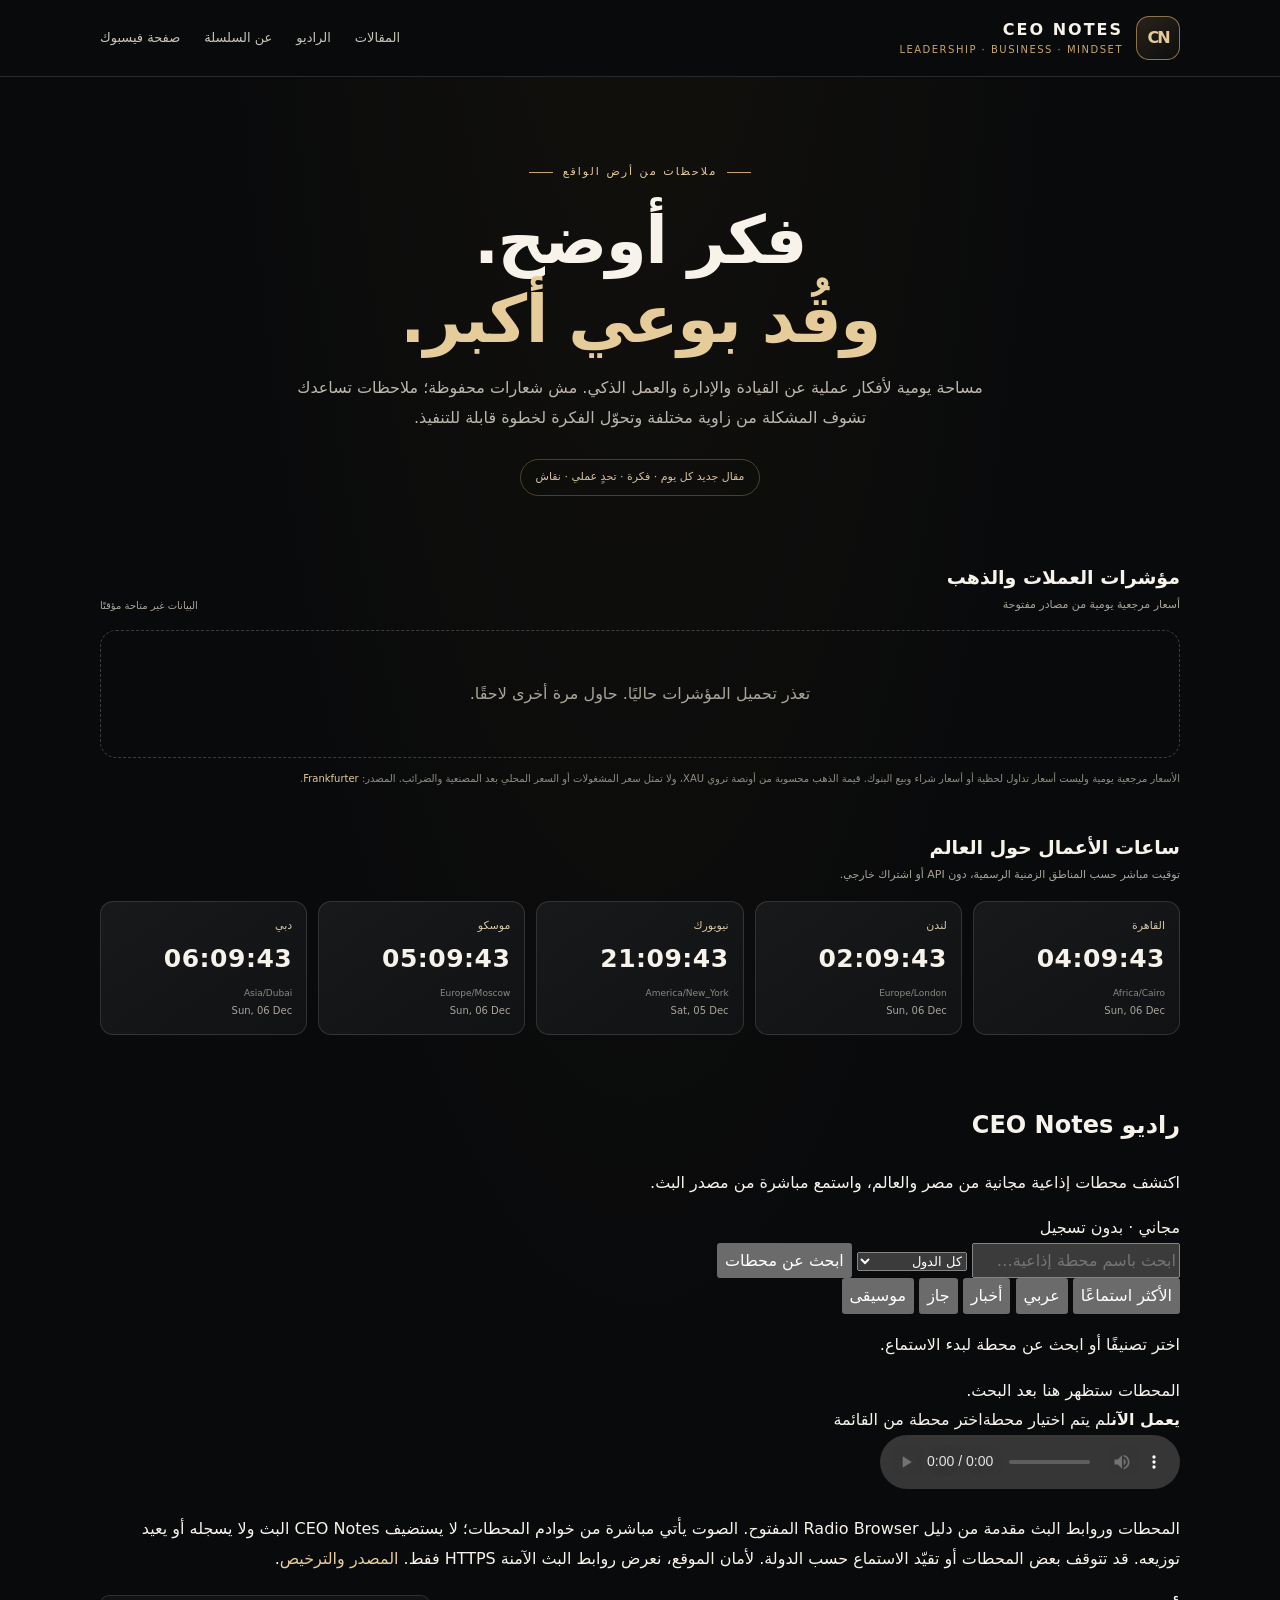
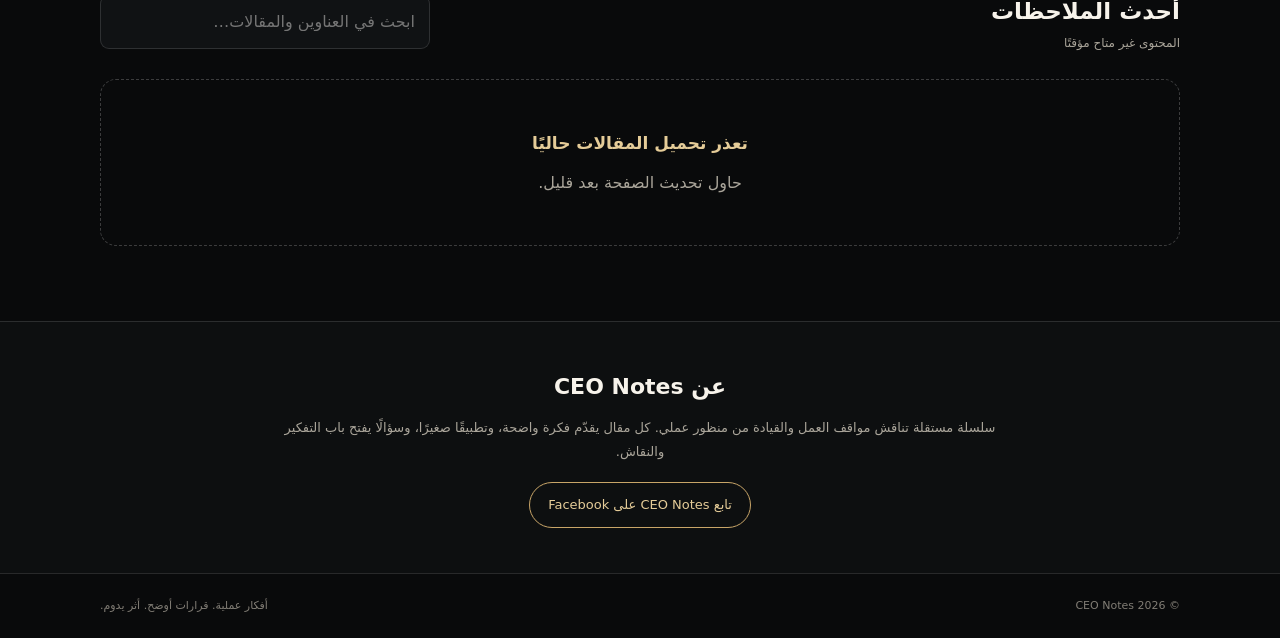
==== commit eadc4d94: "merge: reconcile release candidate with current main" ====
--- a/notes/index.html
+++ b/notes/index.html
@@ -13,17 +13,84 @@
   <meta property="og:title" content="CEO Notes | ملاحظات يومية في الإدارة والقيادة">
   <meta property="og:description" content="أفكار عملية عن القيادة والإدارة والعمل الذكي.">
   <meta property="og:url" content="https://ceo-notes.pages.dev/">
-  <meta property="og:image" content="https://ceo-notes.pages.dev/ceo-notes-social.svg">
-  <meta property="article:published_time" content="">
-  <meta property="article:section" content="">
-  <meta name="twitter:card" content="summary_large_image">
-  <meta name="twitter:title" content="CEO Notes | ملاحظات يومية في الإدارة والقيادة">
-  <meta name="twitter:description" content="أفكار عملية عن القيادة والإدارة والعمل الذكي.">
-  <meta name="twitter:image" content="https://ceo-notes.pages.dev/ceo-notes-social.svg">
-  <style>:root{color-scheme:dark;--bg:#0b0d0f;--gold:#c5a36b;--gold2:#ead6ad;--ink:#f5f2eb;--muted:#a8aaa6;--line:#ffffff18;--max:1160px}*{box-sizing:border-box}html{scroll-behavior:smooth;scroll-padding-top:90px}body{margin:0;background:radial-gradient(ellipse at 80% 0%,#c5a36b12,transparent 34%),var(--bg);color:var(--ink);font-family:system-ui,-apple-system,"Segoe UI",Tahoma,Arial,sans-serif;line-height:1.8}a{color:inherit;text-decoration:none}button,input,select{font:inherit}.wrap{width:min(var(--max),92%);margin-inline:auto}.topbar{position:sticky;top:0;z-index:20;border-bottom:1px solid var(--line);background:#0b0d0fee;backdrop-filter:blur(16px)}.nav{min-height:78px;display:flex;align-items:center;justify-content:space-between;gap:22px}.brand{display:flex;align-items:center;gap:13px}.mark{width:45px;height:45px;border:1px solid #c5a36b99;border-radius:50%;display:grid;place-items:center;color:var(--gold2);font:700 15px Georgia;background:#171b1b}.brand-name{display:grid;line-height:1.25}.brand-name strong{font-size:15px;letter-spacing:3px}.brand-name small{font-size:9px;color:var(--gold);letter-spacing:1.8px;margin-top:5px}.navlinks{display:flex;gap:25px;color:#c8c8c1;font-size:12px}.navlinks a:hover{color:var(--gold2)}.hero{position:relative;overflow:hidden;padding:clamp(65px,10vw,125px) 0;border-bottom:1px solid var(--line);background:linear-gradient(110deg,#101619,#0b0d0f 70%)}.hero:after{content:"CN";position:absolute;inset-inline-end:3%;top:2%;font:clamp(170px,30vw,390px)/1 Georgia;color:#ffffff06;pointer-events:none}.hero .wrap{position:relative;z-index:1;text-align:start}.eyebrow{display:inline-flex;gap:10px;color:var(--gold2);font-size:10px;letter-spacing:2px}.eyebrow:before{content:"";width:27px;height:1px;background:var(--gold);align-self:center}h1{max-width:850px;font:500 clamp(42px,7.4vw,86px)/1.16 Georgia;letter-spacing:-1.6px;margin:20px 0}.hero h1 span{color:var(--gold2)}.hero p{max-width:670px;color:#c2c4bf;font-size:clamp(14px,1.5vw,17px);line-height:2}.hero-note{display:inline-flex;margin-top:20px;padding:8px 14px;border-inline-start:2px solid var(--gold);background:#ffffff08;color:#d6c9af;font-size:11px}#latest{padding-top:66px}.toolbar{display:flex;align-items:end;justify-content:space-between;gap:20px;margin-bottom:20px}.section-title{font:500 clamp(27px,3.5vw,38px)/1.25 Georgia;margin:0}.count{color:var(--muted);font-size:11px}.archive-tools{display:flex;gap:8px;width:min(520px,100%)}.search,.category-select{min-width:0;background:#111619;border:1px solid var(--line);border-radius:4px;padding:11px 13px;color:var(--ink);font-size:12px}.search{flex:1}.category-select{min-width:145px}.tag-filters{display:flex;flex-wrap:wrap;gap:7px;margin-bottom:22px}.tag-filter{border:1px solid var(--line);background:transparent;color:#c9c9c2;border-radius:3px;padding:6px 11px;font-size:10px;cursor:pointer}.tag-filter[aria-pressed=true]{border-color:var(--gold);background:#c5a36b18;color:var(--gold2)}.posts{display:grid;grid-template-columns:repeat(2,minmax(0,1fr));gap:14px;padding-bottom:75px}.post{background:linear-gradient(145deg,#151b1e,#101416);border:1px solid var(--line);border-radius:5px;padding:23px;min-width:0;transition:border-color .2s,transform .2s}.post:hover{border-color:#c5a36b70;transform:translateY(-2px)}.post:first-child{grid-column:1/-1;padding:clamp(24px,4vw,42px);background:linear-gradient(110deg,#1a211f,#111719 72%);border-color:#c5a36b50}.post-top{display:flex;justify-content:space-between;gap:12px;margin-bottom:13px}.day{color:var(--gold2);font-size:10px;letter-spacing:1.4px;font-weight:700}.date{color:#8f9692;font-size:10px}.post h3{font:500 21px/1.55 Georgia;margin:0 0 13px;color:#f0e8d8}.post:first-child h3{font-size:clamp(25px,3.2vw,37px)}.article{white-space:pre-line;color:#c4c8c3;font-size:13px;line-height:2.05}.post:first-child .article{font-size:14px}.post-actions{display:flex;margin-top:17px}.share-button{border:1px solid #c5a36b75;background:#c5a36b12;color:var(--gold2);border-radius:3px;padding:8px 14px;font-size:11px;cursor:pointer}.detail{border-top:1px solid var(--line);margin-top:18px;padding-top:15px;display:grid;gap:12px}.detail-block{font-size:12px;color:#c8c9c3}.detail-block strong{display:block;color:var(--gold2);font-size:10px}.hashtags,.topic-tags{display:flex;flex-wrap:wrap;gap:7px}.tag,.post-category,.topic-tag{color:#d8c69f;font-size:10px;border:1px solid #c5a36b30;border-radius:3px;padding:3px 8px}.empty{grid-column:1/-1;text-align:center;padding:48px 22px;border:1px dashed #ffffff35;color:var(--muted)}.about{border-block:1px solid var(--line);background:#111719;padding:48px 0}.about-inner{max-width:790px;margin:auto;text-align:center}.about h2{font:500 30px Georgia}.about p{color:#b4b9b4;font-size:13px}.tools-area{padding:64px 0 20px;background:#0d1113}.tools-intro{text-align:center;margin-bottom:30px}.tools-intro h2{font:500 clamp(25px,3vw,34px) Georgia;margin:8px}.tools-intro p{color:var(--muted);font-size:12px}.market-watch,.world-clock,.radio-section{padding:25px 0 32px}.market-grid{display:grid;grid-template-columns:repeat(4,minmax(0,1fr));gap:10px}.market-card,.clock{background:#141a1d;border:1px solid var(--line);border-radius:4px;padding:14px}.market-label,.clock-city{font-size:10px;color:#d8c69f}.market-value,.clock-time{font-size:clamp(17px,2.4vw,23px);font-weight:700;direction:ltr;text-align:right}.market-unit,.clock-date,.market-note,.clock-zone{font-size:10px;color:var(--muted)}.market-updated.is-stale{color:#e7b56a;font-weight:650}.clock-heading{display:flex;justify-content:space-between;margin-bottom:15px}.clock-heading h2{font:500 22px Georgia}.clock-heading p{font-size:10px;color:var(--muted)}.clocks{display:grid;grid-template-columns:repeat(5,minmax(0,1fr));gap:10px}footer{padding:23px 0;color:#858c88;font-size:10px;border-top:1px solid var(--line)}.footer-row{display:flex;justify-content:space-between;gap:14px;flex-wrap:wrap}.skip-link{position:absolute;top:-60px;inset-inline-start:12px;background:var(--gold2);color:#111;padding:8px;z-index:100}.skip-link:focus{top:8px}@media(max-width:760px){.nav{min-height:68px}.navlinks{gap:13px;font-size:10px}.brand-name strong{font-size:13px}.hero{padding:64px 0 58px}.toolbar{align-items:stretch;flex-direction:column}.archive-tools{width:100%}.posts{grid-template-columns:1fr}.post:first-child{grid-column:auto}.market-grid,.clocks{grid-template-columns:repeat(2,minmax(0,1fr))}.clock:last-child{grid-column:1/-1}}@media(max-width:480px){.navlinks a:last-child{display:none}.archive-tools{flex-direction:column}.search,.category-select{width:100%}.post{padding:19px}.footer-row{flex-direction:column}}@media(prefers-reduced-motion:reduce){html{scroll-behavior:auto}.post{transition:none}}</style>
+  <style>
+    :root{color-scheme:dark;--bg:#090a0b;--panel:#121416;--panel2:#191b1d;--gold:#c8a568;--gold2:#e5cc98;--ink:#f7f3eb;--muted:#aaa59a;--line:#ffffff20;--max:1080px}
+    *{box-sizing:border-box}
+    html{scroll-behavior:smooth}
+    body{margin:0;background:radial-gradient(ellipse at 50% -20%,#6b51231c,transparent 48%),var(--bg);color:var(--ink);font-family:system-ui,-apple-system,"Segoe UI",Tahoma,Arial,sans-serif;line-height:1.85}
+    a{color:inherit;text-decoration:none}
+    button,input{font:inherit}
+    .wrap{width:min(var(--max),92%);margin-inline:auto}
+    .topbar{border-bottom:1px solid var(--line);background:#090a0bea}
+    .nav{min-height:76px;display:flex;align-items:center;justify-content:space-between;gap:20px}
+    .brand{display:flex;align-items:center;gap:13px}
+    .mark{width:44px;height:44px;border:1px solid #c8a568a8;border-radius:13px;display:grid;place-items:center;color:var(--gold2);font-weight:800;letter-spacing:-2px;background:linear-gradient(145deg,#292219,#0d0e0f)}
+    .brand-name{display:grid;line-height:1.25}
+    .brand-name strong{font-size:16px;letter-spacing:2px}
+    .brand-name small{font-size:10px;color:var(--gold);letter-spacing:1.5px;margin-top:4px}
+    .navlinks{display:flex;gap:24px;color:#c9c4b9;font-size:13px}
+    .navlinks a:hover{color:var(--gold2)}
+    .hero{padding:76px 0 64px;text-align:center}
+    .eyebrow{display:inline-flex;align-items:center;gap:10px;color:var(--gold2);font-size:11px;letter-spacing:2px}
+    .eyebrow:before,.eyebrow:after{content:"";width:24px;height:1px;background:var(--gold)}
+    h1{font-size:clamp(36px,6vw,66px);line-height:1.2;margin:18px 0 14px;letter-spacing:-1.5px}
+    h1 span{color:var(--gold2)}
+    .hero p{max-width:690px;margin:0 auto;color:#bcb7ad;font-size:16px}
+    .hero-note{display:inline-flex;margin-top:27px;padding:7px 14px;border:1px solid #c8a56855;border-radius:30px;color:#d6c39d;font-size:11px}
+    .market-watch{padding:0 0 42px}
+    .market-grid{display:grid;grid-template-columns:repeat(4,minmax(0,1fr));gap:11px}
+    .market-card{background:linear-gradient(145deg,#17191b,#101214);border:1px solid var(--line);border-radius:13px;padding:14px;min-width:0}
+    .market-label{font-size:11px;color:#d8c7a5}
+    .market-value{font-size:clamp(17px,2.4vw,23px);font-weight:750;font-variant-numeric:tabular-nums;direction:ltr;text-align:right;white-space:nowrap}
+    .market-unit{font-size:10px;color:var(--muted);text-align:right}
+    .market-note{font-size:10px;color:#928d83;margin:12px 0 0}
+    .market-updated{font-size:10px;color:var(--muted);text-align:left}
+    .world-clock{padding:0 0 48px}
+    .clock-heading{display:flex;align-items:end;justify-content:space-between;gap:14px;margin-bottom:15px}
+    .clock-heading h2{font-size:19px;margin:0}
+    .clock-heading p{font-size:11px;color:var(--muted);margin:0}
+    .clocks{display:grid;grid-template-columns:repeat(5,minmax(0,1fr));gap:11px}
+    .clock{background:linear-gradient(145deg,#17191b,#101214);border:1px solid var(--line);border-radius:13px;padding:14px;min-width:0}
+    .clock-city{font-size:11px;color:#d8c7a5}
+    .clock-time{font-size:clamp(17px,2.5vw,25px);font-weight:700;letter-spacing:.5px;direction:ltr;text-align:right;font-variant-numeric:tabular-nums}
+    .clock-date{font-size:10px;color:var(--muted);direction:ltr;text-align:right}
+    .clock-zone{font-size:9px;color:#8d8980;margin-top:3px}
+    .toolbar{display:flex;align-items:center;justify-content:space-between;gap:16px;margin:0 0 25px}
+    .section-title{margin:0;font-size:23px}
+    .count{color:var(--muted);font-size:12px}
+    .search{width:min(330px,100%);background:#101214;border:1px solid var(--line);border-radius:9px;padding:11px 14px;color:var(--ink);outline:none}
+    .search:focus{border-color:var(--gold)}
+    .posts{display:grid;grid-template-columns:repeat(2,minmax(0,1fr));gap:18px;padding-bottom:75px}
+    .post{background:linear-gradient(145deg,#17191b,#101214);border:1px solid var(--line);border-radius:17px;padding:23px;min-width:0}
+    .post-top{display:flex;align-items:center;justify-content:space-between;gap:12px;margin-bottom:12px}
+    .day{color:var(--gold2);font-size:11px;letter-spacing:1.2px;font-weight:700}
+    .date{color:#88857e;font-size:10px}
+    .post h3{font-size:20px;line-height:1.5;margin:0 0 13px;color:#f2e8d4}
+    .post-link:hover{color:var(--gold2)}
+    .article{white-space:pre-line;color:#d0cbc1;font-size:13px;line-height:2;margin:0}
+    .post-actions{display:flex;justify-content:flex-start;margin-top:14px}
+    .share-button{border:1px solid #c8a56866;background:#c8a56812;color:var(--gold2);border-radius:8px;padding:7px 13px;font-size:11px;cursor:pointer}
+    .share-button:hover,.share-button:focus-visible{background:#c8a56824;border-color:var(--gold);outline:none}
+    .detail{border-top:1px solid var(--line);margin-top:18px;padding-top:15px;display:grid;gap:12px}
+    .detail-block{font-size:12px;color:#c8c2b7}
+    .detail-block strong{display:block;color:var(--gold2);font-size:11px;margin-bottom:3px}
+    .hashtags{display:flex;flex-wrap:wrap;gap:7px;margin-top:3px}
+    .tag{color:#d6c39d;font-size:10px;background:#c8a56812;border:1px solid #c8a56835;border-radius:30px;padding:3px 8px}
+    .empty{grid-column:1/-1;text-align:center;padding:48px 22px;border:1px dashed #ffffff35;border-radius:16px;color:var(--muted)}
+    .empty strong{display:block;color:var(--gold2);font-size:17px;margin-bottom:8px}
+    .about{border-top:1px solid var(--line);background:#0d0f10;padding:45px 0}
+    .about-inner{max-width:760px;margin:auto;text-align:center}
+    .about h2{font-size:22px;margin:0 0 8px}
+    .about p{color:var(--muted);font-size:13px;margin:0}
+    footer{padding:22px 0;color:#817d75;font-size:11px;border-top:1px solid var(--line)}
+    .footer-row{display:flex;justify-content:space-between;gap:14px;flex-wrap:wrap}
+    @media(max-width:700px){.market-grid{grid-template-columns:repeat(2,minmax(0,1fr))}.clocks{grid-template-columns:repeat(2,minmax(0,1fr))}.clock:last-child{grid-column:1/-1}.nav{min-height:68px}.navlinks{gap:13px;font-size:11px}.mark{width:39px;height:39px}.brand-name strong{font-size:13px}.hero{padding:56px 0 44px}.hero p{font-size:14px}.toolbar{align-items:stretch;flex-direction:column}.search{width:100%}.posts{grid-template-columns:1fr}.post{padding:19px}.post h3{font-size:18px}}
+    @media(max-width:420px){.navlinks a:last-child{display:none}.brand-name small{font-size:9px}}
+    @media(prefers-reduced-motion:reduce){html{scroll-behavior:auto}}
+  </style>
   <link rel="stylesheet" href="/radio.css">
 </head>
-<body><a class="skip-link" href="#latest">تجاوز إلى المقالات</a>
+<body>
   <header class="topbar">
     <div class="wrap nav">
       <a class="brand" href="/" aria-label="CEO Notes">
@@ -32,46 +99,24 @@
       </a>
       <nav class="navlinks" aria-label="التنقل">
         <a href="#latest">المقالات</a>
-        <a href="#business-tools">الأدوات</a>
+        <a href="#radio">الراديو</a>
         <a href="#about">عن السلسلة</a>
         <a href="https://www.facebook.com/115226621594988/" target="_blank" rel="noopener noreferrer">صفحة فيسبوك</a>
       </nav>
     </div>
   </header>
 
-  <main><section class="hero">
+  <main>
+    <section class="hero">
       <div class="wrap">
         <div class="eyebrow">ملاحظات من أرض الواقع</div>
         <h1>فكر أوضح.<br><span>وقُد بوعي أكبر.</span></h1>
         <p>مساحة يومية لأفكار عملية عن القيادة والإدارة والعمل الذكي. مش شعارات محفوظة؛ ملاحظات تساعدك تشوف المشكلة من زاوية مختلفة وتحوّل الفكرة لخطوة قابلة للتنفيذ.</p>
         <div class="hero-note">مقال جديد كل يوم · فكرة · تحدٍ عملي · نقاش</div>
       </div>
-    </section><section class="wrap" id="latest">
-      <div id="archive-controls">
-        <div class="toolbar">
-          <div>
-            <h2 class="section-title">أحدث الملاحظات</h2>
-            <div class="count" id="count" aria-live="polite">جارٍ تحميل المقالات…</div>
-          </div>
-          <div class="archive-tools">
-            <input class="search" id="search" type="search" placeholder="ابحث في العناوين والمقالات…" aria-label="ابحث في المقالات">
-            <select class="category-select" id="category-filter" aria-label="تصفية المقالات حسب القسم">
-              <option value="">كل الأقسام</option>
-            </select>
-          </div>
-        </div>
-        <div class="tag-filters" id="tag-filters" aria-label="تصفية المقالات حسب الموضوع"></div>
-      </div>
-      <div class="posts" id="posts" aria-live="polite">
-        <div class="empty"><strong>لحظة واحدة…</strong>بنجهز أحدث الملاحظات للعرض.</div>
-      </div>
-    </section><section class="about" id="about">
-      <div class="wrap about-inner">
-        <h2>عن CEO Notes</h2>
-        <p>سلسلة مستقلة تناقش مواقف العمل والقيادة من منظور عملي. كل مقال يقدّم فكرة واضحة، وتطبيقًا صغيرًا، وسؤالًا يفتح باب التفكير والنقاش.</p>
-        <p style="margin-top:18px"><a href="https://www.facebook.com/115226621594988/" target="_blank" rel="noopener noreferrer" style="display:inline-block;padding:10px 18px;border:1px solid #c8a568;border-radius:30px;color:#e5cc98">تابع CEO Notes على Facebook</a></p>
-      </div>
-    </section><section class="tools-area" id="business-tools"><div class="wrap tools-intro"><span class="eyebrow">مساحة مساندة</span><h2>أدوات تساعدك على متابعة العالم</h2><p>موارد إضافية للمتابعة والاستماع — دون أن تزاحم الفكرة الأساسية.</p></div><section class="wrap market-watch" aria-labelledby="market-title">
+    </section>
+
+    <section class="wrap market-watch" aria-labelledby="market-title">
       <div class="clock-heading">
         <div>
           <h2 id="market-title">مؤشرات العملات والذهب</h2>
@@ -83,7 +128,9 @@
         <div class="market-card"><div class="market-label">أسعار العملات</div><div class="market-value">—</div><div class="market-unit">جارٍ التحميل</div></div>
       </div>
       <p class="market-note">الأسعار مرجعية يومية وليست أسعار تداول لحظية أو أسعار شراء وبيع البنوك. قيمة الذهب محسوبة من أونصة تروي XAU، ولا تمثل سعر المشغولات أو السعر المحلي بعد المصنعية والضرائب. المصدر: <a href="https://frankfurter.dev/" target="_blank" rel="noopener noreferrer" style="color:var(--gold2)">Frankfurter</a>.</p>
-    </section><section class="wrap world-clock" aria-labelledby="clock-title">
+    </section>
+
+    <section class="wrap world-clock" aria-labelledby="clock-title">
       <div class="clock-heading">
         <div>
           <h2 id="clock-title">ساعات الأعمال حول العالم</h2>
@@ -97,7 +144,9 @@
         <div class="clock"><div class="clock-city">موسكو</div><div class="clock-time">--:--:--</div><div class="clock-zone">Europe/Moscow</div></div>
         <div class="clock"><div class="clock-city">دبي</div><div class="clock-time">--:--:--</div><div class="clock-zone">Asia/Dubai</div></div>
       </div>
-    </section><section class="wrap radio-section" id="radio" aria-labelledby="radio-title">
+    </section>
+
+    <section class="wrap radio-section" id="radio" aria-labelledby="radio-title">
       <div class="radio-panel" id="ceo-radio">
         <div class="radio-head">
           <div><h2 id="radio-title">راديو CEO Notes</h2><p>اكتشف محطات إذاعية مجانية من مصر والعالم، واستمع مباشرة من مصدر البث.</p></div>
@@ -105,7 +154,7 @@
         </div>
         <form class="radio-controls" id="radio-form">
           <input class="radio-input" id="radio-search" type="search" maxlength="100" placeholder="ابحث باسم محطة إذاعية…" aria-label="ابحث عن محطة إذاعية">
-          <select class="radio-country" id="radio-country" aria-label="اختر الدولة"><option value="">كل الدول</option><option value="Egypt">مصر</option><option value="United Arab Emirates">الإمارات</option><option value="Saudi Arabia">السعودية</option><option value="United Kingdom">بريطانيا</option><option value="The United States Of America">الولايات المتحدة</option></select>
+          <select class="radio-country" id="radio-country" aria-label="اختر الدولة"><option value="">كل الدول</option><option value="Egypt">مصر</option><option value="United Arab Emirates">الإمارات</option><option value="Saudi Arabia">السعودية</option><option value="United Kingdom">بريطانيا</option><option value="United States">الولايات المتحدة</option></select>
           <button class="radio-search-btn" type="submit">ابحث عن محطات</button>
         </form>
         <div class="radio-presets" aria-label="تصنيفات الراديو">
@@ -123,7 +172,29 @@
         </div>
         <p class="radio-disclaimer">المحطات وروابط البث مقدمة من دليل Radio Browser المفتوح. الصوت يأتي مباشرة من خوادم المحطات؛ لا يستضيف CEO Notes البث ولا يسجله أو يعيد توزيعه. قد تتوقف بعض المحطات أو تقيّد الاستماع حسب الدولة. لأمان الموقع، نعرض روابط البث الآمنة HTTPS فقط. <a href="https://www.radio-browser.info/" target="_blank" rel="noopener noreferrer" style="color:var(--gold2)">المصدر والترخيص</a>.</p>
       </div>
-    </section></section></main>
+    </section>
+
+    <section class="wrap" id="latest">
+      <div class="toolbar">
+        <div>
+          <h2 class="section-title">أحدث الملاحظات</h2>
+          <div class="count" id="count" aria-live="polite">جارٍ تحميل المقالات…</div>
+        </div>
+        <input class="search" id="search" type="search" placeholder="ابحث في العناوين والمقالات…" aria-label="ابحث في المقالات">
+      </div>
+      <div class="posts" id="posts" aria-live="polite">
+        <div class="empty"><strong>لحظة واحدة…</strong>بنجهز أحدث الملاحظات للعرض.</div>
+      </div>
+    </section>
+
+    <section class="about" id="about">
+      <div class="wrap about-inner">
+        <h2>عن CEO Notes</h2>
+        <p>سلسلة مستقلة تناقش مواقف العمل والقيادة من منظور عملي. كل مقال يقدّم فكرة واضحة، وتطبيقًا صغيرًا، وسؤالًا يفتح باب التفكير والنقاش.</p>
+        <p style="margin-top:18px"><a href="https://www.facebook.com/115226621594988/" target="_blank" rel="noopener noreferrer" style="display:inline-block;padding:10px 18px;border:1px solid #c8a568;border-radius:30px;color:#e5cc98">تابع CEO Notes على Facebook</a></p>
+      </div>
+    </section>
+  </main>
 
   <footer>
     <div class="wrap footer-row">
@@ -137,9 +208,6 @@
       "use strict";
       const list = document.getElementById("posts");
       const search = document.getElementById("search");
-      const categoryFilter = document.getElementById("category-filter");
-      const tagFilters = document.getElementById("tag-filters");
-      const archiveControls = document.getElementById("archive-controls");
       const count = document.getElementById("count");
       const marketBoard = document.getElementById("market-board");
       const marketUpdated = document.getElementById("market-updated");
@@ -177,13 +245,11 @@
           }
           if(!cards.length) throw new Error("empty_market_data");
           marketBoard.replaceChildren(...cards);
-          const checked=data.fetchedAt?new Date(data.fetchedAt).toLocaleString("ar-EG",{dateStyle:"short",timeStyle:"short"}):"غير معروف";
-          marketUpdated.classList.toggle("is-stale",Boolean(data.stale));
-          marketUpdated.textContent=data.stale?"بيانات قديمة — آخر تحديث: "+checked+" — تاريخ المصدر: "+String(data.date||"غير متاح"):"تاريخ المصدر: "+String(data.date||"غير متاح")+" — آخر تحديث: "+checked;
+          marketUpdated.textContent="تاريخ البيانات: "+String(data.date || "غير متاح");
         }catch(error){
           marketBoard.replaceChildren();
           marketBoard.append(node("div","empty","تعذر تحميل المؤشرات حاليًا. حاول مرة أخرى لاحقًا."));
-          marketUpdated.classList.add("is-stale");marketUpdated.textContent="لا توجد بيانات حديثة أو محفوظة حاليًا";
+          marketUpdated.textContent="البيانات غير متاحة مؤقتًا";
         }
       }
       loadMarkets();
@@ -217,10 +283,8 @@
       updateWorldClocks();
       window.setInterval(updateWorldClocks,1000);
       let posts = [];
-      let activeTag = "";
       const selectedPostMatch = location.pathname.match(/^\/post\/(\d+)\/?$/);
       const selectedPostDay = selectedPostMatch ? Number(selectedPostMatch[1]) : null;
-      if(selectedPostDay) archiveControls.hidden = true;
 
       function node(tag, className, value){
         const el = document.createElement(tag);
@@ -233,7 +297,6 @@
         if(post.day !== undefined) card.id = "post-" + String(post.day);
         const top = node("div","post-top");
         top.append(node("span","day","CEO NOTES · DAY " + post.day));
-        if(post.category) top.append(node("span","post-category",post.category));
         if(post.publishedAt) top.append(node("time","date",post.publishedAt));
         card.append(top);
         if(post.imageUrl){
@@ -269,12 +332,6 @@
           block.append(node("strong","","للنقاش"));
           block.append(node("span","",post.discussionQuestion));
           detail.append(block);
-        }
-        const topicTags = Array.isArray(post.tags) ? post.tags : [];
-        if(topicTags.length){
-          const topicList = node("div","topic-tags");
-          topicTags.forEach(tag => topicList.append(node("span","topic-tag",tag)));
-          detail.append(topicList);
         }
         const tags = Array.isArray(post.hashtags) ? post.hashtags : String(post.hashtags || "").split(/\s+/).filter(Boolean);
         if(tags.length){
@@ -308,44 +365,11 @@
         card.append(actions);
         return card;
       }
-      function renderFilters(){
-        const currentCategory = categoryFilter.value;
-        const categories = [...new Set(posts.map(post => post.category).filter(Boolean))]
-          .sort((a,b) => a.localeCompare(b,"ar"));
-        categoryFilter.replaceChildren(node("option","","كل الأقسام"));
-        categories.forEach(category => {
-          const option = node("option","",category);
-          option.value = category;
-          categoryFilter.append(option);
-        });
-        categoryFilter.value = categories.includes(currentCategory) ? currentCategory : "";
-
-        const tags = [...new Set(posts.flatMap(post => Array.isArray(post.tags) ? post.tags : []))]
-          .filter(Boolean)
-          .sort((a,b) => a.localeCompare(b,"ar"));
-        tagFilters.replaceChildren();
-        const all = node("button","tag-filter","كل الوسوم");
-        all.type = "button";
-        all.setAttribute("aria-pressed",String(!activeTag));
-        all.addEventListener("click",() => { activeTag = ""; renderFilters(); render(); });
-        tagFilters.append(all);
-        tags.forEach(tag => {
-          const button = node("button","tag-filter",tag);
-          button.type = "button";
-          button.setAttribute("aria-pressed",String(activeTag === tag));
-          button.addEventListener("click",() => { activeTag = tag; renderFilters(); render(); });
-          tagFilters.append(button);
-        });
-      }
       function render(){
         const q = search.value.trim().toLocaleLowerCase("ar");
-        const selectedCategory = categoryFilter.value;
         const filtered = posts.filter(post => {
           if(selectedPostDay && Number(post.day) !== selectedPostDay) return false;
-          if(selectedCategory && post.category !== selectedCategory) return false;
-          const tags = Array.isArray(post.tags) ? post.tags : [];
-          if(activeTag && !tags.includes(activeTag)) return false;
-          const haystack = [post.day,post.title,post.article,post.ideaOfTheDay,post.ceoChallenge,post.discussionQuestion,post.category,post.tags,post.hashtags].join(" ").toLocaleLowerCase("ar");
+          const haystack = [post.day,post.title,post.article,post.ideaOfTheDay,post.ceoChallenge,post.discussionQuestion,post.hashtags].join(" ").toLocaleLowerCase("ar");
           return haystack.includes(q);
         });
         count.textContent = filtered.length + " مقال منشور";
@@ -360,7 +384,6 @@
         filtered.forEach(post => list.append(makePost(post)));
       }
       search.addEventListener("input",render);
-      categoryFilter.addEventListener("change",render);
       async function loadPosts(){
         const fallbackUrl = (location.pathname.endsWith("/") ? location.pathname : location.pathname + "/") + "posts.json";
         let firstError = null;
@@ -373,7 +396,6 @@
             if(!Array.isArray(items)) throw new Error("invalid_posts_format");
             posts = items.filter(item => item && item.status !== "Draft" && item.status !== "Reserved")
               .sort((a,b) => Number(b.day || 0) - Number(a.day || 0));
-            renderFilters();
             if(selectedPostDay){
               const selected = posts.find(post => Number(post.day) === selectedPostDay);
               if(selected){
@@ -389,17 +411,6 @@
                 if(ogDescription) ogDescription.content = description;
                 const ogUrl = document.querySelector('meta[property="og:url"]');
                 if(ogUrl) ogUrl.content = canonical ? canonical.href : location.href;
-                const imageUrl = typeof selected.imageUrl === "string" && selected.imageUrl.startsWith("https://") ? selected.imageUrl : "";
-                const ogImage = document.querySelector('meta[property="og:image"]');
-                if(ogImage) ogImage.content = imageUrl;
-                const twitterTitle = document.querySelector('meta[name="twitter:title"]');
-                if(twitterTitle) twitterTitle.content = document.title;
-                const twitterDescription = document.querySelector('meta[name="twitter:description"]');
-                if(twitterDescription) twitterDescription.content = description;
-                const twitterImage = document.querySelector('meta[name="twitter:image"]');
-                if(twitterImage) twitterImage.content = imageUrl;
-                const twitterCard = document.querySelector('meta[name="twitter:card"]');
-                if(twitterCard) twitterCard.content = imageUrl ? "summary_large_image" : "summary";
               }
             }
             render();
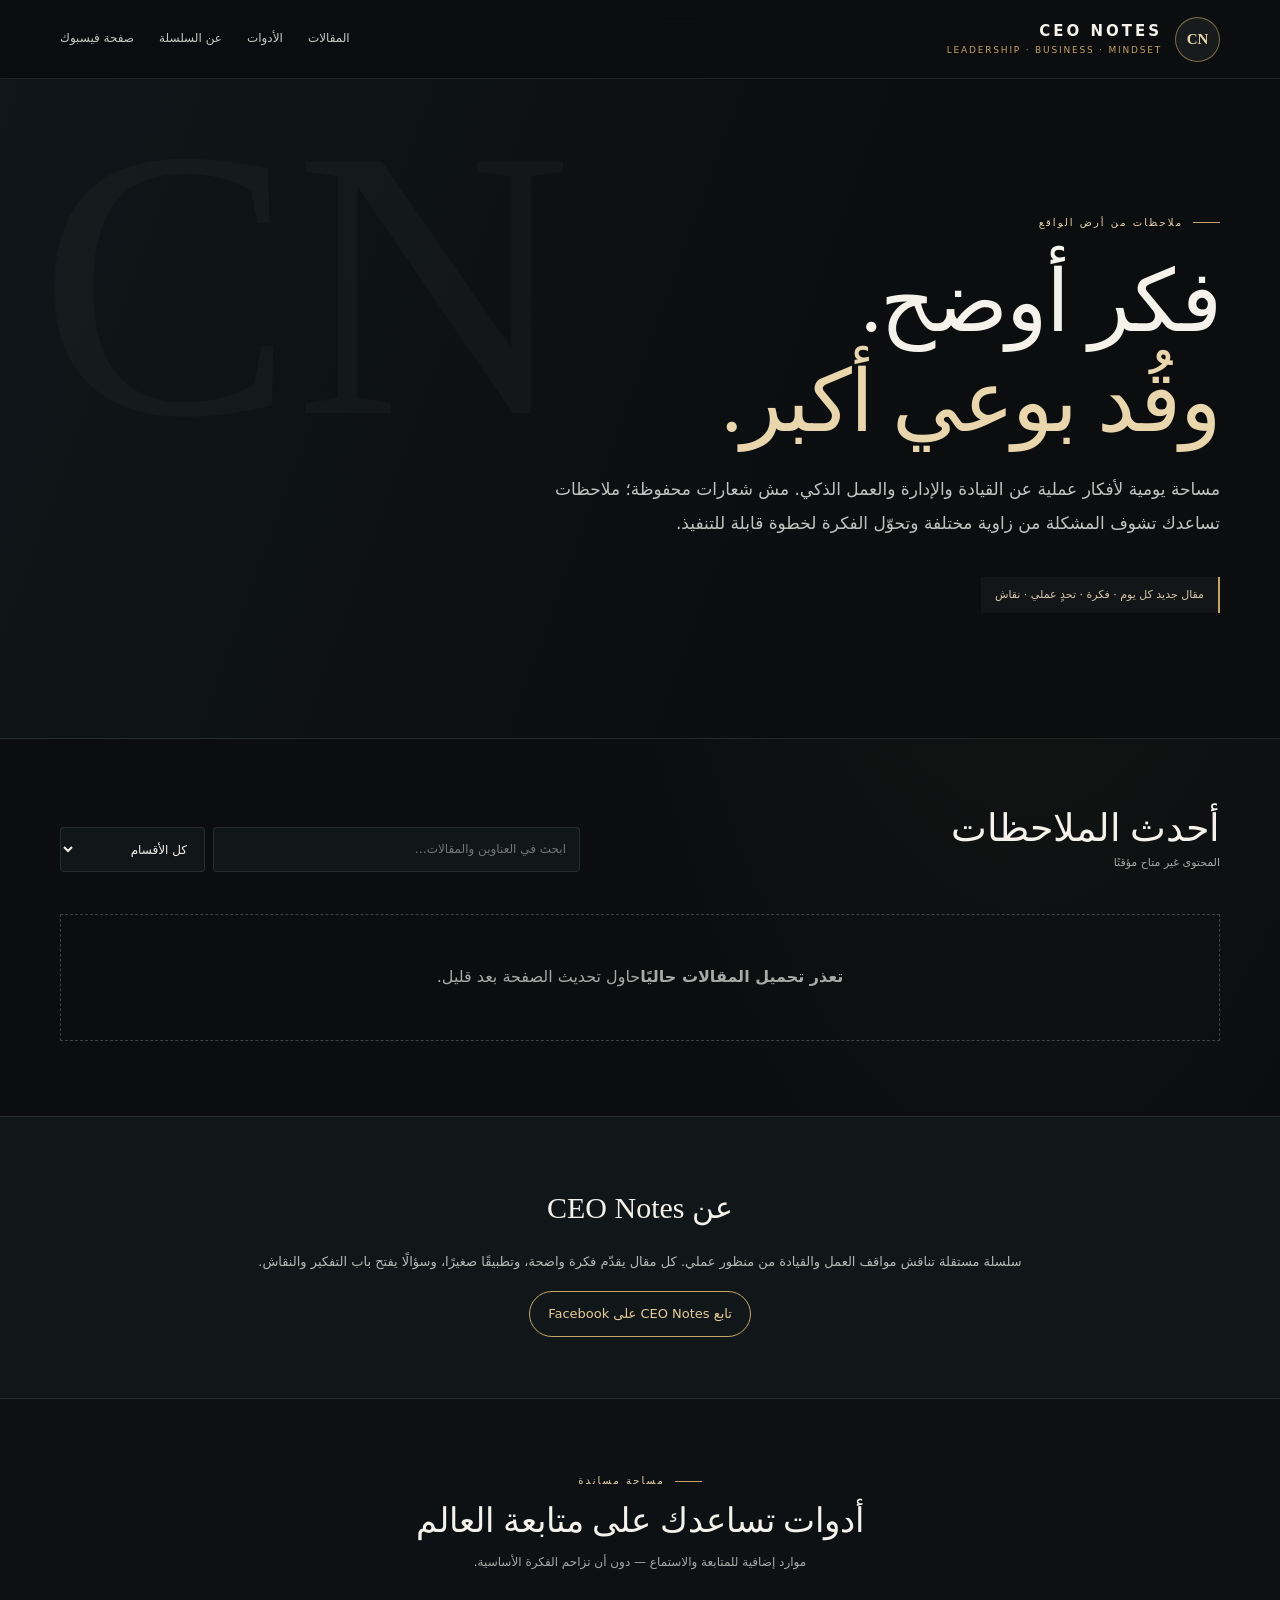
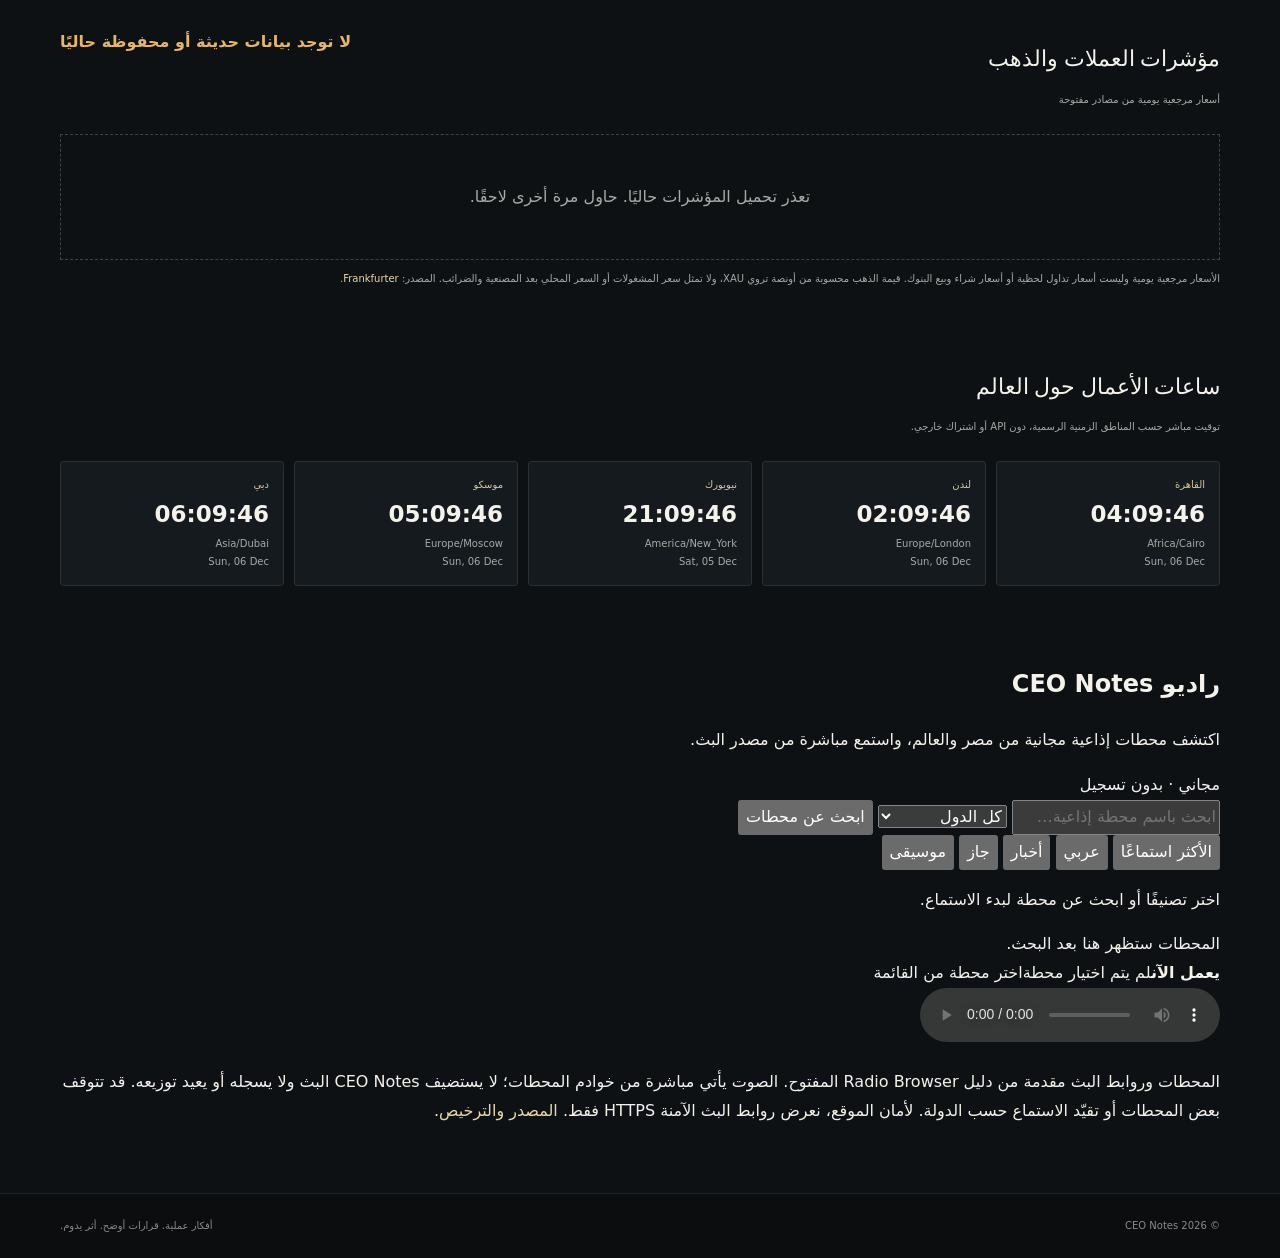
==== commit 784b8c8e: "Render multi-image Facebook archive galleries in CEO Notes" ====
--- a/notes/index.html
+++ b/notes/index.html
@@ -13,84 +13,17 @@
   <meta property="og:title" content="CEO Notes | ملاحظات يومية في الإدارة والقيادة">
   <meta property="og:description" content="أفكار عملية عن القيادة والإدارة والعمل الذكي.">
   <meta property="og:url" content="https://ceo-notes.pages.dev/">
-  <style>
-    :root{color-scheme:dark;--bg:#090a0b;--panel:#121416;--panel2:#191b1d;--gold:#c8a568;--gold2:#e5cc98;--ink:#f7f3eb;--muted:#aaa59a;--line:#ffffff20;--max:1080px}
-    *{box-sizing:border-box}
-    html{scroll-behavior:smooth}
-    body{margin:0;background:radial-gradient(ellipse at 50% -20%,#6b51231c,transparent 48%),var(--bg);color:var(--ink);font-family:system-ui,-apple-system,"Segoe UI",Tahoma,Arial,sans-serif;line-height:1.85}
-    a{color:inherit;text-decoration:none}
-    button,input{font:inherit}
-    .wrap{width:min(var(--max),92%);margin-inline:auto}
-    .topbar{border-bottom:1px solid var(--line);background:#090a0bea}
-    .nav{min-height:76px;display:flex;align-items:center;justify-content:space-between;gap:20px}
-    .brand{display:flex;align-items:center;gap:13px}
-    .mark{width:44px;height:44px;border:1px solid #c8a568a8;border-radius:13px;display:grid;place-items:center;color:var(--gold2);font-weight:800;letter-spacing:-2px;background:linear-gradient(145deg,#292219,#0d0e0f)}
-    .brand-name{display:grid;line-height:1.25}
-    .brand-name strong{font-size:16px;letter-spacing:2px}
-    .brand-name small{font-size:10px;color:var(--gold);letter-spacing:1.5px;margin-top:4px}
-    .navlinks{display:flex;gap:24px;color:#c9c4b9;font-size:13px}
-    .navlinks a:hover{color:var(--gold2)}
-    .hero{padding:76px 0 64px;text-align:center}
-    .eyebrow{display:inline-flex;align-items:center;gap:10px;color:var(--gold2);font-size:11px;letter-spacing:2px}
-    .eyebrow:before,.eyebrow:after{content:"";width:24px;height:1px;background:var(--gold)}
-    h1{font-size:clamp(36px,6vw,66px);line-height:1.2;margin:18px 0 14px;letter-spacing:-1.5px}
-    h1 span{color:var(--gold2)}
-    .hero p{max-width:690px;margin:0 auto;color:#bcb7ad;font-size:16px}
-    .hero-note{display:inline-flex;margin-top:27px;padding:7px 14px;border:1px solid #c8a56855;border-radius:30px;color:#d6c39d;font-size:11px}
-    .market-watch{padding:0 0 42px}
-    .market-grid{display:grid;grid-template-columns:repeat(4,minmax(0,1fr));gap:11px}
-    .market-card{background:linear-gradient(145deg,#17191b,#101214);border:1px solid var(--line);border-radius:13px;padding:14px;min-width:0}
-    .market-label{font-size:11px;color:#d8c7a5}
-    .market-value{font-size:clamp(17px,2.4vw,23px);font-weight:750;font-variant-numeric:tabular-nums;direction:ltr;text-align:right;white-space:nowrap}
-    .market-unit{font-size:10px;color:var(--muted);text-align:right}
-    .market-note{font-size:10px;color:#928d83;margin:12px 0 0}
-    .market-updated{font-size:10px;color:var(--muted);text-align:left}
-    .world-clock{padding:0 0 48px}
-    .clock-heading{display:flex;align-items:end;justify-content:space-between;gap:14px;margin-bottom:15px}
-    .clock-heading h2{font-size:19px;margin:0}
-    .clock-heading p{font-size:11px;color:var(--muted);margin:0}
-    .clocks{display:grid;grid-template-columns:repeat(5,minmax(0,1fr));gap:11px}
-    .clock{background:linear-gradient(145deg,#17191b,#101214);border:1px solid var(--line);border-radius:13px;padding:14px;min-width:0}
-    .clock-city{font-size:11px;color:#d8c7a5}
-    .clock-time{font-size:clamp(17px,2.5vw,25px);font-weight:700;letter-spacing:.5px;direction:ltr;text-align:right;font-variant-numeric:tabular-nums}
-    .clock-date{font-size:10px;color:var(--muted);direction:ltr;text-align:right}
-    .clock-zone{font-size:9px;color:#8d8980;margin-top:3px}
-    .toolbar{display:flex;align-items:center;justify-content:space-between;gap:16px;margin:0 0 25px}
-    .section-title{margin:0;font-size:23px}
-    .count{color:var(--muted);font-size:12px}
-    .search{width:min(330px,100%);background:#101214;border:1px solid var(--line);border-radius:9px;padding:11px 14px;color:var(--ink);outline:none}
-    .search:focus{border-color:var(--gold)}
-    .posts{display:grid;grid-template-columns:repeat(2,minmax(0,1fr));gap:18px;padding-bottom:75px}
-    .post{background:linear-gradient(145deg,#17191b,#101214);border:1px solid var(--line);border-radius:17px;padding:23px;min-width:0}
-    .post-top{display:flex;align-items:center;justify-content:space-between;gap:12px;margin-bottom:12px}
-    .day{color:var(--gold2);font-size:11px;letter-spacing:1.2px;font-weight:700}
-    .date{color:#88857e;font-size:10px}
-    .post h3{font-size:20px;line-height:1.5;margin:0 0 13px;color:#f2e8d4}
-    .post-link:hover{color:var(--gold2)}
-    .article{white-space:pre-line;color:#d0cbc1;font-size:13px;line-height:2;margin:0}
-    .post-actions{display:flex;justify-content:flex-start;margin-top:14px}
-    .share-button{border:1px solid #c8a56866;background:#c8a56812;color:var(--gold2);border-radius:8px;padding:7px 13px;font-size:11px;cursor:pointer}
-    .share-button:hover,.share-button:focus-visible{background:#c8a56824;border-color:var(--gold);outline:none}
-    .detail{border-top:1px solid var(--line);margin-top:18px;padding-top:15px;display:grid;gap:12px}
-    .detail-block{font-size:12px;color:#c8c2b7}
-    .detail-block strong{display:block;color:var(--gold2);font-size:11px;margin-bottom:3px}
-    .hashtags{display:flex;flex-wrap:wrap;gap:7px;margin-top:3px}
-    .tag{color:#d6c39d;font-size:10px;background:#c8a56812;border:1px solid #c8a56835;border-radius:30px;padding:3px 8px}
-    .empty{grid-column:1/-1;text-align:center;padding:48px 22px;border:1px dashed #ffffff35;border-radius:16px;color:var(--muted)}
-    .empty strong{display:block;color:var(--gold2);font-size:17px;margin-bottom:8px}
-    .about{border-top:1px solid var(--line);background:#0d0f10;padding:45px 0}
-    .about-inner{max-width:760px;margin:auto;text-align:center}
-    .about h2{font-size:22px;margin:0 0 8px}
-    .about p{color:var(--muted);font-size:13px;margin:0}
-    footer{padding:22px 0;color:#817d75;font-size:11px;border-top:1px solid var(--line)}
-    .footer-row{display:flex;justify-content:space-between;gap:14px;flex-wrap:wrap}
-    @media(max-width:700px){.market-grid{grid-template-columns:repeat(2,minmax(0,1fr))}.clocks{grid-template-columns:repeat(2,minmax(0,1fr))}.clock:last-child{grid-column:1/-1}.nav{min-height:68px}.navlinks{gap:13px;font-size:11px}.mark{width:39px;height:39px}.brand-name strong{font-size:13px}.hero{padding:56px 0 44px}.hero p{font-size:14px}.toolbar{align-items:stretch;flex-direction:column}.search{width:100%}.posts{grid-template-columns:1fr}.post{padding:19px}.post h3{font-size:18px}}
-    @media(max-width:420px){.navlinks a:last-child{display:none}.brand-name small{font-size:9px}}
-    @media(prefers-reduced-motion:reduce){html{scroll-behavior:auto}}
-  </style>
+  <meta property="og:image" content="https://ceo-notes.pages.dev/ceo-notes-social.svg">
+  <meta property="article:published_time" content="">
+  <meta property="article:section" content="">
+  <meta name="twitter:card" content="summary_large_image">
+  <meta name="twitter:title" content="CEO Notes | ملاحظات يومية في الإدارة والقيادة">
+  <meta name="twitter:description" content="أفكار عملية عن القيادة والإدارة والعمل الذكي.">
+  <meta name="twitter:image" content="https://ceo-notes.pages.dev/ceo-notes-social.svg">
+  <style>:root{color-scheme:dark;--bg:#0b0d0f;--gold:#c5a36b;--gold2:#ead6ad;--ink:#f5f2eb;--muted:#a8aaa6;--line:#ffffff18;--max:1160px}*{box-sizing:border-box}html{scroll-behavior:smooth;scroll-padding-top:90px}body{margin:0;background:radial-gradient(ellipse at 80% 0%,#c5a36b12,transparent 34%),var(--bg);color:var(--ink);font-family:system-ui,-apple-system,"Segoe UI",Tahoma,Arial,sans-serif;line-height:1.8}a{color:inherit;text-decoration:none}button,input,select{font:inherit}.wrap{width:min(var(--max),92%);margin-inline:auto}.topbar{position:sticky;top:0;z-index:20;border-bottom:1px solid var(--line);background:#0b0d0fee;backdrop-filter:blur(16px)}.nav{min-height:78px;display:flex;align-items:center;justify-content:space-between;gap:22px}.brand{display:flex;align-items:center;gap:13px}.mark{width:45px;height:45px;border:1px solid #c5a36b99;border-radius:50%;display:grid;place-items:center;color:var(--gold2);font:700 15px Georgia;background:#171b1b}.brand-name{display:grid;line-height:1.25}.brand-name strong{font-size:15px;letter-spacing:3px}.brand-name small{font-size:9px;color:var(--gold);letter-spacing:1.8px;margin-top:5px}.navlinks{display:flex;gap:25px;color:#c8c8c1;font-size:12px}.navlinks a:hover{color:var(--gold2)}.hero{position:relative;overflow:hidden;padding:clamp(65px,10vw,125px) 0;border-bottom:1px solid var(--line);background:linear-gradient(110deg,#101619,#0b0d0f 70%)}.hero:after{content:"CN";position:absolute;inset-inline-end:3%;top:2%;font:clamp(170px,30vw,390px)/1 Georgia;color:#ffffff06;pointer-events:none}.hero .wrap{position:relative;z-index:1;text-align:start}.eyebrow{display:inline-flex;gap:10px;color:var(--gold2);font-size:10px;letter-spacing:2px}.eyebrow:before{content:"";width:27px;height:1px;background:var(--gold);align-self:center}h1{max-width:850px;font:500 clamp(42px,7.4vw,86px)/1.16 Georgia;letter-spacing:-1.6px;margin:20px 0}.hero h1 span{color:var(--gold2)}.hero p{max-width:670px;color:#c2c4bf;font-size:clamp(14px,1.5vw,17px);line-height:2}.hero-note{display:inline-flex;margin-top:20px;padding:8px 14px;border-inline-start:2px solid var(--gold);background:#ffffff08;color:#d6c9af;font-size:11px}#latest{padding-top:66px}.toolbar{display:flex;align-items:end;justify-content:space-between;gap:20px;margin-bottom:20px}.section-title{font:500 clamp(27px,3.5vw,38px)/1.25 Georgia;margin:0}.count{color:var(--muted);font-size:11px}.archive-tools{display:flex;gap:8px;width:min(520px,100%)}.search,.category-select{min-width:0;background:#111619;border:1px solid var(--line);border-radius:4px;padding:11px 13px;color:var(--ink);font-size:12px}.search{flex:1}.category-select{min-width:145px}.tag-filters{display:flex;flex-wrap:wrap;gap:7px;margin-bottom:22px}.tag-filter{border:1px solid var(--line);background:transparent;color:#c9c9c2;border-radius:3px;padding:6px 11px;font-size:10px;cursor:pointer}.tag-filter[aria-pressed=true]{border-color:var(--gold);background:#c5a36b18;color:var(--gold2)}.posts{display:grid;grid-template-columns:repeat(2,minmax(0,1fr));gap:14px;padding-bottom:75px}.post{background:linear-gradient(145deg,#151b1e,#101416);border:1px solid var(--line);border-radius:5px;padding:23px;min-width:0;transition:border-color .2s,transform .2s}.post:hover{border-color:#c5a36b70;transform:translateY(-2px)}.post:first-child{grid-column:1/-1;padding:clamp(24px,4vw,42px);background:linear-gradient(110deg,#1a211f,#111719 72%);border-color:#c5a36b50}.post-top{display:flex;justify-content:space-between;gap:12px;margin-bottom:13px}.day{color:var(--gold2);font-size:10px;letter-spacing:1.4px;font-weight:700}.date{color:#8f9692;font-size:10px}.post h3{font:500 21px/1.55 Georgia;margin:0 0 13px;color:#f0e8d8}.post:first-child h3{font-size:clamp(25px,3.2vw,37px)}.article{white-space:pre-line;color:#c4c8c3;font-size:13px;line-height:2.05}.post:first-child .article{font-size:14px}.post-actions{display:flex;margin-top:17px}.share-button{border:1px solid #c5a36b75;background:#c5a36b12;color:var(--gold2);border-radius:3px;padding:8px 14px;font-size:11px;cursor:pointer}.detail{border-top:1px solid var(--line);margin-top:18px;padding-top:15px;display:grid;gap:12px}.detail-block{font-size:12px;color:#c8c9c3}.detail-block strong{display:block;color:var(--gold2);font-size:10px}.hashtags,.topic-tags{display:flex;flex-wrap:wrap;gap:7px}.tag,.post-category,.topic-tag{color:#d8c69f;font-size:10px;border:1px solid #c5a36b30;border-radius:3px;padding:3px 8px}.empty{grid-column:1/-1;text-align:center;padding:48px 22px;border:1px dashed #ffffff35;color:var(--muted)}.about{border-block:1px solid var(--line);background:#111719;padding:48px 0}.about-inner{max-width:790px;margin:auto;text-align:center}.about h2{font:500 30px Georgia}.about p{color:#b4b9b4;font-size:13px}.tools-area{padding:64px 0 20px;background:#0d1113}.tools-intro{text-align:center;margin-bottom:30px}.tools-intro h2{font:500 clamp(25px,3vw,34px) Georgia;margin:8px}.tools-intro p{color:var(--muted);font-size:12px}.market-watch,.world-clock,.radio-section{padding:25px 0 32px}.market-grid{display:grid;grid-template-columns:repeat(4,minmax(0,1fr));gap:10px}.market-card,.clock{background:#141a1d;border:1px solid var(--line);border-radius:4px;padding:14px}.market-label,.clock-city{font-size:10px;color:#d8c69f}.market-value,.clock-time{font-size:clamp(17px,2.4vw,23px);font-weight:700;direction:ltr;text-align:right}.market-unit,.clock-date,.market-note,.clock-zone{font-size:10px;color:var(--muted)}.market-updated.is-stale{color:#e7b56a;font-weight:650}.clock-heading{display:flex;justify-content:space-between;margin-bottom:15px}.clock-heading h2{font:500 22px Georgia}.clock-heading p{font-size:10px;color:var(--muted)}.clocks{display:grid;grid-template-columns:repeat(5,minmax(0,1fr));gap:10px}footer{padding:23px 0;color:#858c88;font-size:10px;border-top:1px solid var(--line)}.footer-row{display:flex;justify-content:space-between;gap:14px;flex-wrap:wrap}.skip-link{position:absolute;top:-60px;inset-inline-start:12px;background:var(--gold2);color:#111;padding:8px;z-index:100}.skip-link:focus{top:8px}@media(max-width:760px){.nav{min-height:68px}.navlinks{gap:13px;font-size:10px}.brand-name strong{font-size:13px}.hero{padding:64px 0 58px}.toolbar{align-items:stretch;flex-direction:column}.archive-tools{width:100%}.posts{grid-template-columns:1fr}.post:first-child{grid-column:auto}.market-grid,.clocks{grid-template-columns:repeat(2,minmax(0,1fr))}.clock:last-child{grid-column:1/-1}}@media(max-width:480px){.navlinks a:last-child{display:none}.archive-tools{flex-direction:column}.search,.category-select{width:100%}.post{padding:19px}.footer-row{flex-direction:column}}@media(prefers-reduced-motion:reduce){html{scroll-behavior:auto}.post{transition:none}}</style>
   <link rel="stylesheet" href="/radio.css">
 </head>
-<body>
+<body><a class="skip-link" href="#latest">تجاوز إلى المقالات</a>
   <header class="topbar">
     <div class="wrap nav">
       <a class="brand" href="/" aria-label="CEO Notes">
@@ -99,24 +32,46 @@
       </a>
       <nav class="navlinks" aria-label="التنقل">
         <a href="#latest">المقالات</a>
-        <a href="#radio">الراديو</a>
+        <a href="#business-tools">الأدوات</a>
         <a href="#about">عن السلسلة</a>
         <a href="https://www.facebook.com/115226621594988/" target="_blank" rel="noopener noreferrer">صفحة فيسبوك</a>
       </nav>
     </div>
   </header>
 
-  <main>
-    <section class="hero">
+  <main><section class="hero">
       <div class="wrap">
         <div class="eyebrow">ملاحظات من أرض الواقع</div>
         <h1>فكر أوضح.<br><span>وقُد بوعي أكبر.</span></h1>
         <p>مساحة يومية لأفكار عملية عن القيادة والإدارة والعمل الذكي. مش شعارات محفوظة؛ ملاحظات تساعدك تشوف المشكلة من زاوية مختلفة وتحوّل الفكرة لخطوة قابلة للتنفيذ.</p>
         <div class="hero-note">مقال جديد كل يوم · فكرة · تحدٍ عملي · نقاش</div>
       </div>
-    </section>
-
-    <section class="wrap market-watch" aria-labelledby="market-title">
+    </section><section class="wrap" id="latest">
+      <div id="archive-controls">
+        <div class="toolbar">
+          <div>
+            <h2 class="section-title">أحدث الملاحظات</h2>
+            <div class="count" id="count" aria-live="polite">جارٍ تحميل المقالات…</div>
+          </div>
+          <div class="archive-tools">
+            <input class="search" id="search" type="search" placeholder="ابحث في العناوين والمقالات…" aria-label="ابحث في المقالات">
+            <select class="category-select" id="category-filter" aria-label="تصفية المقالات حسب القسم">
+              <option value="">كل الأقسام</option>
+            </select>
+          </div>
+        </div>
+        <div class="tag-filters" id="tag-filters" aria-label="تصفية المقالات حسب الموضوع"></div>
+      </div>
+      <div class="posts" id="posts" aria-live="polite">
+        <div class="empty"><strong>لحظة واحدة…</strong>بنجهز أحدث الملاحظات للعرض.</div>
+      </div>
+    </section><section class="about" id="about">
+      <div class="wrap about-inner">
+        <h2>عن CEO Notes</h2>
+        <p>سلسلة مستقلة تناقش مواقف العمل والقيادة من منظور عملي. كل مقال يقدّم فكرة واضحة، وتطبيقًا صغيرًا، وسؤالًا يفتح باب التفكير والنقاش.</p>
+        <p style="margin-top:18px"><a href="https://www.facebook.com/115226621594988/" target="_blank" rel="noopener noreferrer" style="display:inline-block;padding:10px 18px;border:1px solid #c8a568;border-radius:30px;color:#e5cc98">تابع CEO Notes على Facebook</a></p>
+      </div>
+    </section><section class="tools-area" id="business-tools"><div class="wrap tools-intro"><span class="eyebrow">مساحة مساندة</span><h2>أدوات تساعدك على متابعة العالم</h2><p>موارد إضافية للمتابعة والاستماع — دون أن تزاحم الفكرة الأساسية.</p></div><section class="wrap market-watch" aria-labelledby="market-title">
       <div class="clock-heading">
         <div>
           <h2 id="market-title">مؤشرات العملات والذهب</h2>
@@ -128,9 +83,7 @@
         <div class="market-card"><div class="market-label">أسعار العملات</div><div class="market-value">—</div><div class="market-unit">جارٍ التحميل</div></div>
       </div>
       <p class="market-note">الأسعار مرجعية يومية وليست أسعار تداول لحظية أو أسعار شراء وبيع البنوك. قيمة الذهب محسوبة من أونصة تروي XAU، ولا تمثل سعر المشغولات أو السعر المحلي بعد المصنعية والضرائب. المصدر: <a href="https://frankfurter.dev/" target="_blank" rel="noopener noreferrer" style="color:var(--gold2)">Frankfurter</a>.</p>
-    </section>
-
-    <section class="wrap world-clock" aria-labelledby="clock-title">
+    </section><section class="wrap world-clock" aria-labelledby="clock-title">
       <div class="clock-heading">
         <div>
           <h2 id="clock-title">ساعات الأعمال حول العالم</h2>
@@ -144,9 +97,7 @@
         <div class="clock"><div class="clock-city">موسكو</div><div class="clock-time">--:--:--</div><div class="clock-zone">Europe/Moscow</div></div>
         <div class="clock"><div class="clock-city">دبي</div><div class="clock-time">--:--:--</div><div class="clock-zone">Asia/Dubai</div></div>
       </div>
-    </section>
-
-    <section class="wrap radio-section" id="radio" aria-labelledby="radio-title">
+    </section><section class="wrap radio-section" id="radio" aria-labelledby="radio-title">
       <div class="radio-panel" id="ceo-radio">
         <div class="radio-head">
           <div><h2 id="radio-title">راديو CEO Notes</h2><p>اكتشف محطات إذاعية مجانية من مصر والعالم، واستمع مباشرة من مصدر البث.</p></div>
@@ -154,7 +105,7 @@
         </div>
         <form class="radio-controls" id="radio-form">
           <input class="radio-input" id="radio-search" type="search" maxlength="100" placeholder="ابحث باسم محطة إذاعية…" aria-label="ابحث عن محطة إذاعية">
-          <select class="radio-country" id="radio-country" aria-label="اختر الدولة"><option value="">كل الدول</option><option value="Egypt">مصر</option><option value="United Arab Emirates">الإمارات</option><option value="Saudi Arabia">السعودية</option><option value="United Kingdom">بريطانيا</option><option value="United States">الولايات المتحدة</option></select>
+          <select class="radio-country" id="radio-country" aria-label="اختر الدولة"><option value="">كل الدول</option><option value="Egypt">مصر</option><option value="United Arab Emirates">الإمارات</option><option value="Saudi Arabia">السعودية</option><option value="United Kingdom">بريطانيا</option><option value="The United States Of America">الولايات المتحدة</option></select>
           <button class="radio-search-btn" type="submit">ابحث عن محطات</button>
         </form>
         <div class="radio-presets" aria-label="تصنيفات الراديو">
@@ -172,29 +123,7 @@
         </div>
         <p class="radio-disclaimer">المحطات وروابط البث مقدمة من دليل Radio Browser المفتوح. الصوت يأتي مباشرة من خوادم المحطات؛ لا يستضيف CEO Notes البث ولا يسجله أو يعيد توزيعه. قد تتوقف بعض المحطات أو تقيّد الاستماع حسب الدولة. لأمان الموقع، نعرض روابط البث الآمنة HTTPS فقط. <a href="https://www.radio-browser.info/" target="_blank" rel="noopener noreferrer" style="color:var(--gold2)">المصدر والترخيص</a>.</p>
       </div>
-    </section>
-
-    <section class="wrap" id="latest">
-      <div class="toolbar">
-        <div>
-          <h2 class="section-title">أحدث الملاحظات</h2>
-          <div class="count" id="count" aria-live="polite">جارٍ تحميل المقالات…</div>
-        </div>
-        <input class="search" id="search" type="search" placeholder="ابحث في العناوين والمقالات…" aria-label="ابحث في المقالات">
-      </div>
-      <div class="posts" id="posts" aria-live="polite">
-        <div class="empty"><strong>لحظة واحدة…</strong>بنجهز أحدث الملاحظات للعرض.</div>
-      </div>
-    </section>
-
-    <section class="about" id="about">
-      <div class="wrap about-inner">
-        <h2>عن CEO Notes</h2>
-        <p>سلسلة مستقلة تناقش مواقف العمل والقيادة من منظور عملي. كل مقال يقدّم فكرة واضحة، وتطبيقًا صغيرًا، وسؤالًا يفتح باب التفكير والنقاش.</p>
-        <p style="margin-top:18px"><a href="https://www.facebook.com/115226621594988/" target="_blank" rel="noopener noreferrer" style="display:inline-block;padding:10px 18px;border:1px solid #c8a568;border-radius:30px;color:#e5cc98">تابع CEO Notes على Facebook</a></p>
-      </div>
-    </section>
-  </main>
+    </section></section></main>
 
   <footer>
     <div class="wrap footer-row">
@@ -208,6 +137,9 @@
       "use strict";
       const list = document.getElementById("posts");
       const search = document.getElementById("search");
+      const categoryFilter = document.getElementById("category-filter");
+      const tagFilters = document.getElementById("tag-filters");
+      const archiveControls = document.getElementById("archive-controls");
       const count = document.getElementById("count");
       const marketBoard = document.getElementById("market-board");
       const marketUpdated = document.getElementById("market-updated");
@@ -245,11 +177,13 @@
           }
           if(!cards.length) throw new Error("empty_market_data");
           marketBoard.replaceChildren(...cards);
-          marketUpdated.textContent="تاريخ البيانات: "+String(data.date || "غير متاح");
+          const checked=data.fetchedAt?new Date(data.fetchedAt).toLocaleString("ar-EG",{dateStyle:"short",timeStyle:"short"}):"غير معروف";
+          marketUpdated.classList.toggle("is-stale",Boolean(data.stale));
+          marketUpdated.textContent=data.stale?"بيانات قديمة — آخر تحديث: "+checked+" — تاريخ المصدر: "+String(data.date||"غير متاح"):"تاريخ المصدر: "+String(data.date||"غير متاح")+" — آخر تحديث: "+checked;
         }catch(error){
           marketBoard.replaceChildren();
           marketBoard.append(node("div","empty","تعذر تحميل المؤشرات حاليًا. حاول مرة أخرى لاحقًا."));
-          marketUpdated.textContent="البيانات غير متاحة مؤقتًا";
+          marketUpdated.classList.add("is-stale");marketUpdated.textContent="لا توجد بيانات حديثة أو محفوظة حاليًا";
         }
       }
       loadMarkets();
@@ -283,8 +217,10 @@
       updateWorldClocks();
       window.setInterval(updateWorldClocks,1000);
       let posts = [];
+      let activeTag = "";
       const selectedPostMatch = location.pathname.match(/^\/post\/(\d+)\/?$/);
       const selectedPostDay = selectedPostMatch ? Number(selectedPostMatch[1]) : null;
+      if(selectedPostDay) archiveControls.hidden = true;
 
       function node(tag, className, value){
         const el = document.createElement(tag);
@@ -297,16 +233,26 @@
         if(post.day !== undefined) card.id = "post-" + String(post.day);
         const top = node("div","post-top");
         top.append(node("span","day","CEO NOTES · DAY " + post.day));
+        if(post.category) top.append(node("span","post-category",post.category));
         if(post.publishedAt) top.append(node("time","date",post.publishedAt));
         card.append(top);
-        if(post.imageUrl){
-          const image = document.createElement("img");
-          image.src = post.imageUrl;
-          image.alt = "صورة توضيحية: " + (post.title || "CEO Notes");
-          image.loading = "lazy";
-          image.decoding = "async";
-          image.style.cssText = "display:block;width:100%;aspect-ratio:16/9;object-fit:cover;border-radius:12px;margin:4px 0 16px;border:1px solid #c8a56855";
-          card.append(image);
+        const postImages = [...new Set([
+          ...(typeof post.imageUrl === "string" ? [post.imageUrl] : []),
+          ...(Array.isArray(post.images) ? post.images.map(item => typeof item === "string" ? item : item?.url) : [])
+        ].filter(url => typeof url === "string" && (url.startsWith("/") || url.startsWith("https://"))))];
+        if(postImages.length){
+          const gallery = node("div","post-image-gallery");
+          gallery.style.cssText = "display:grid;grid-template-columns:repeat(" + (postImages.length > 1 ? "2" : "1") + ",minmax(0,1fr));gap:8px;margin:4px 0 16px";
+          postImages.forEach((url,index) => {
+            const image = document.createElement("img");
+            image.src = url;
+            image.alt = "صورة " + (index + 1) + " من " + (post.title || "CEO Notes");
+            image.loading = "lazy";
+            image.decoding = "async";
+            image.style.cssText = "display:block;width:100%;aspect-ratio:16/9;object-fit:cover;border-radius:12px;border:1px solid #c8a56855";
+            gallery.append(image);
+          });
+          card.append(gallery);
         }
         const heading = node("h3","");
         const titleLink = node("a","post-link",post.title || "ملاحظة يومية");
@@ -332,6 +278,12 @@
           block.append(node("strong","","للنقاش"));
           block.append(node("span","",post.discussionQuestion));
           detail.append(block);
+        }
+        const topicTags = Array.isArray(post.tags) ? post.tags : [];
+        if(topicTags.length){
+          const topicList = node("div","topic-tags");
+          topicTags.forEach(tag => topicList.append(node("span","topic-tag",tag)));
+          detail.append(topicList);
         }
         const tags = Array.isArray(post.hashtags) ? post.hashtags : String(post.hashtags || "").split(/\s+/).filter(Boolean);
         if(tags.length){
@@ -365,11 +317,44 @@
         card.append(actions);
         return card;
       }
+      function renderFilters(){
+        const currentCategory = categoryFilter.value;
+        const categories = [...new Set(posts.map(post => post.category).filter(Boolean))]
+          .sort((a,b) => a.localeCompare(b,"ar"));
+        categoryFilter.replaceChildren(node("option","","كل الأقسام"));
+        categories.forEach(category => {
+          const option = node("option","",category);
+          option.value = category;
+          categoryFilter.append(option);
+        });
+        categoryFilter.value = categories.includes(currentCategory) ? currentCategory : "";
+
+        const tags = [...new Set(posts.flatMap(post => Array.isArray(post.tags) ? post.tags : []))]
+          .filter(Boolean)
+          .sort((a,b) => a.localeCompare(b,"ar"));
+        tagFilters.replaceChildren();
+        const all = node("button","tag-filter","كل الوسوم");
+        all.type = "button";
+        all.setAttribute("aria-pressed",String(!activeTag));
+        all.addEventListener("click",() => { activeTag = ""; renderFilters(); render(); });
+        tagFilters.append(all);
+        tags.forEach(tag => {
+          const button = node("button","tag-filter",tag);
+          button.type = "button";
+          button.setAttribute("aria-pressed",String(activeTag === tag));
+          button.addEventListener("click",() => { activeTag = tag; renderFilters(); render(); });
+          tagFilters.append(button);
+        });
+      }
       function render(){
         const q = search.value.trim().toLocaleLowerCase("ar");
+        const selectedCategory = categoryFilter.value;
         const filtered = posts.filter(post => {
           if(selectedPostDay && Number(post.day) !== selectedPostDay) return false;
-          const haystack = [post.day,post.title,post.article,post.ideaOfTheDay,post.ceoChallenge,post.discussionQuestion,post.hashtags].join(" ").toLocaleLowerCase("ar");
+          if(selectedCategory && post.category !== selectedCategory) return false;
+          const tags = Array.isArray(post.tags) ? post.tags : [];
+          if(activeTag && !tags.includes(activeTag)) return false;
+          const haystack = [post.day,post.title,post.article,post.ideaOfTheDay,post.ceoChallenge,post.discussionQuestion,post.category,post.tags,post.hashtags].join(" ").toLocaleLowerCase("ar");
           return haystack.includes(q);
         });
         count.textContent = filtered.length + " مقال منشور";
@@ -384,6 +369,7 @@
         filtered.forEach(post => list.append(makePost(post)));
       }
       search.addEventListener("input",render);
+      categoryFilter.addEventListener("change",render);
       async function loadPosts(){
         const fallbackUrl = (location.pathname.endsWith("/") ? location.pathname : location.pathname + "/") + "posts.json";
         let firstError = null;
@@ -396,6 +382,7 @@
             if(!Array.isArray(items)) throw new Error("invalid_posts_format");
             posts = items.filter(item => item && item.status !== "Draft" && item.status !== "Reserved")
               .sort((a,b) => Number(b.day || 0) - Number(a.day || 0));
+            renderFilters();
             if(selectedPostDay){
               const selected = posts.find(post => Number(post.day) === selectedPostDay);
               if(selected){
@@ -411,6 +398,20 @@
                 if(ogDescription) ogDescription.content = description;
                 const ogUrl = document.querySelector('meta[property="og:url"]');
                 if(ogUrl) ogUrl.content = canonical ? canonical.href : location.href;
+                const selectedImages = Array.isArray(selected.images) ? selected.images : [];
+                const imageUrl = typeof selected.imageUrl === "string" && (selected.imageUrl.startsWith("https://") || selected.imageUrl.startsWith("/"))
+                  ? selected.imageUrl
+                  : (typeof selectedImages[0] === "string" && (selectedImages[0].startsWith("https://") || selectedImages[0].startsWith("/")) ? selectedImages[0] : "");
+                const ogImage = document.querySelector('meta[property="og:image"]');
+                if(ogImage) ogImage.content = imageUrl;
+                const twitterTitle = document.querySelector('meta[name="twitter:title"]');
+                if(twitterTitle) twitterTitle.content = document.title;
+                const twitterDescription = document.querySelector('meta[name="twitter:description"]');
+                if(twitterDescription) twitterDescription.content = description;
+                const twitterImage = document.querySelector('meta[name="twitter:image"]');
+                if(twitterImage) twitterImage.content = imageUrl;
+                const twitterCard = document.querySelector('meta[name="twitter:card"]');
+                if(twitterCard) twitterCard.content = imageUrl ? "summary_large_image" : "summary";
               }
             }
             render();
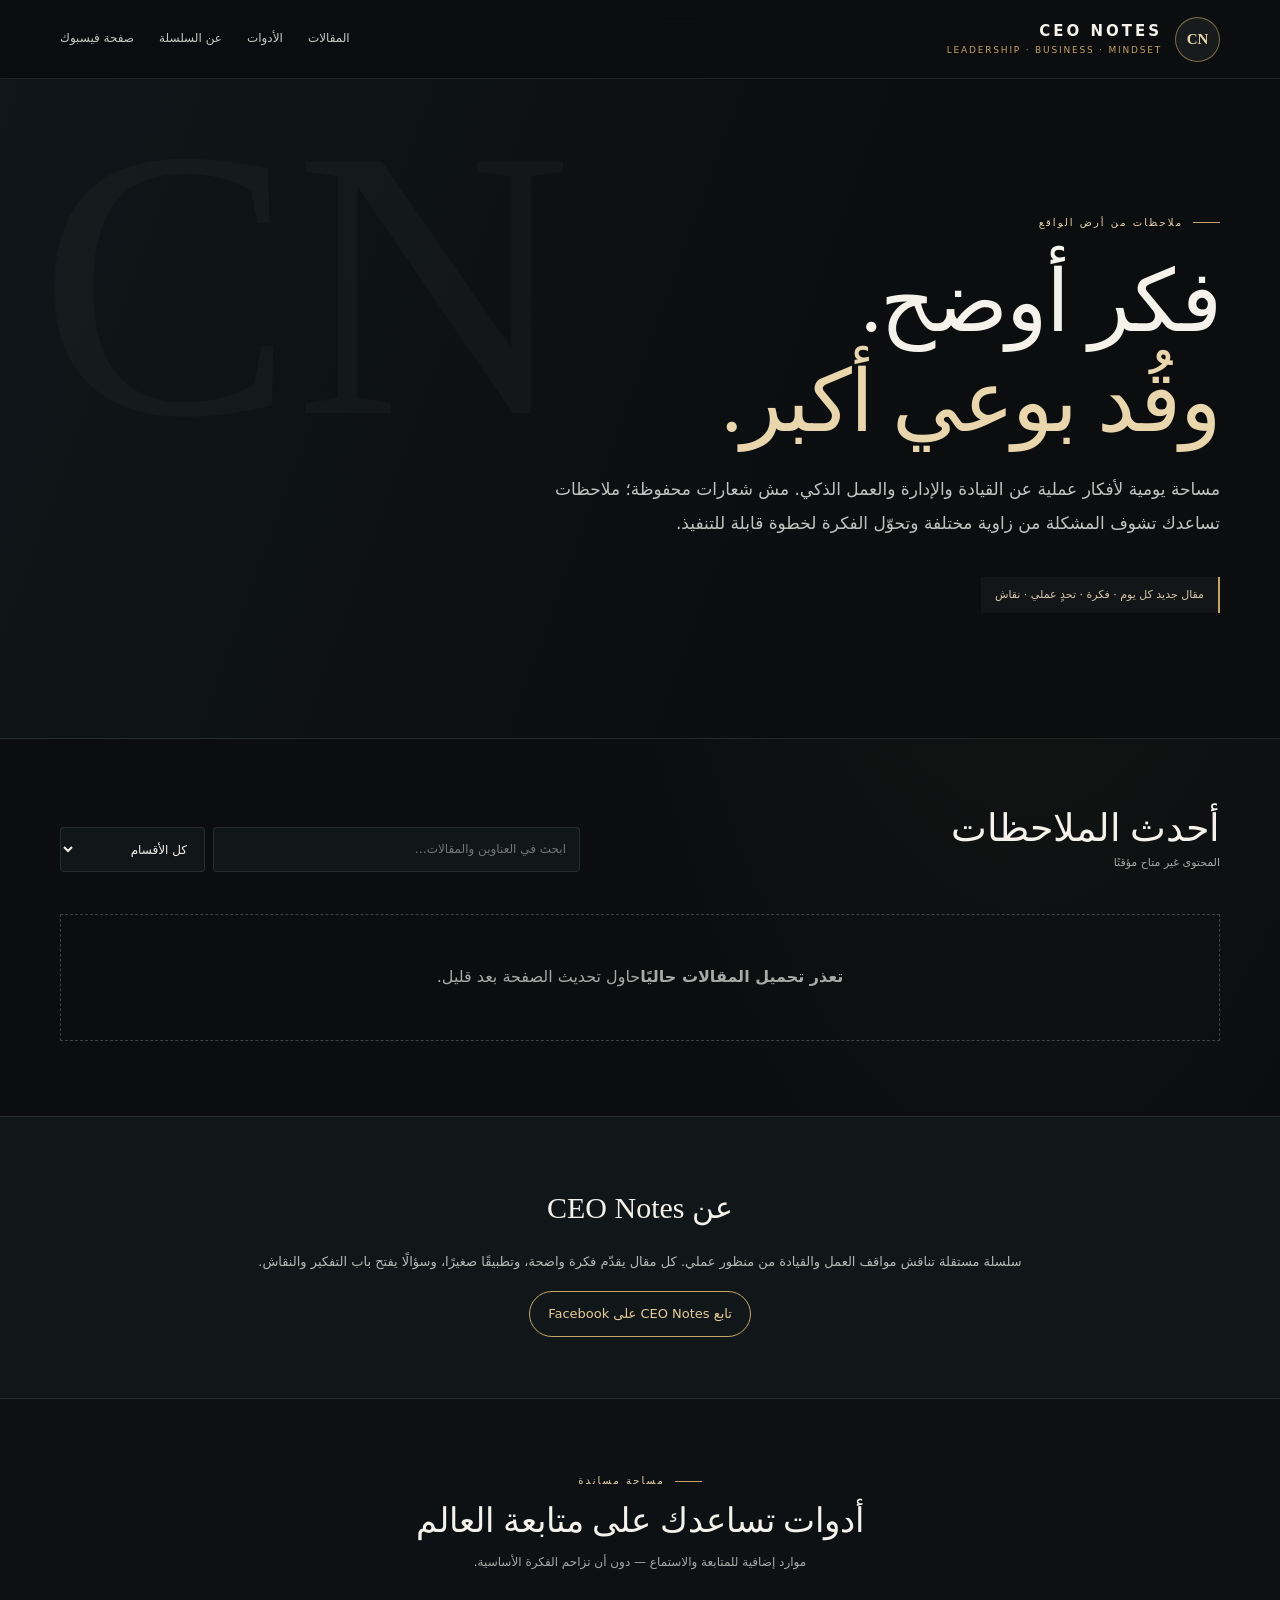
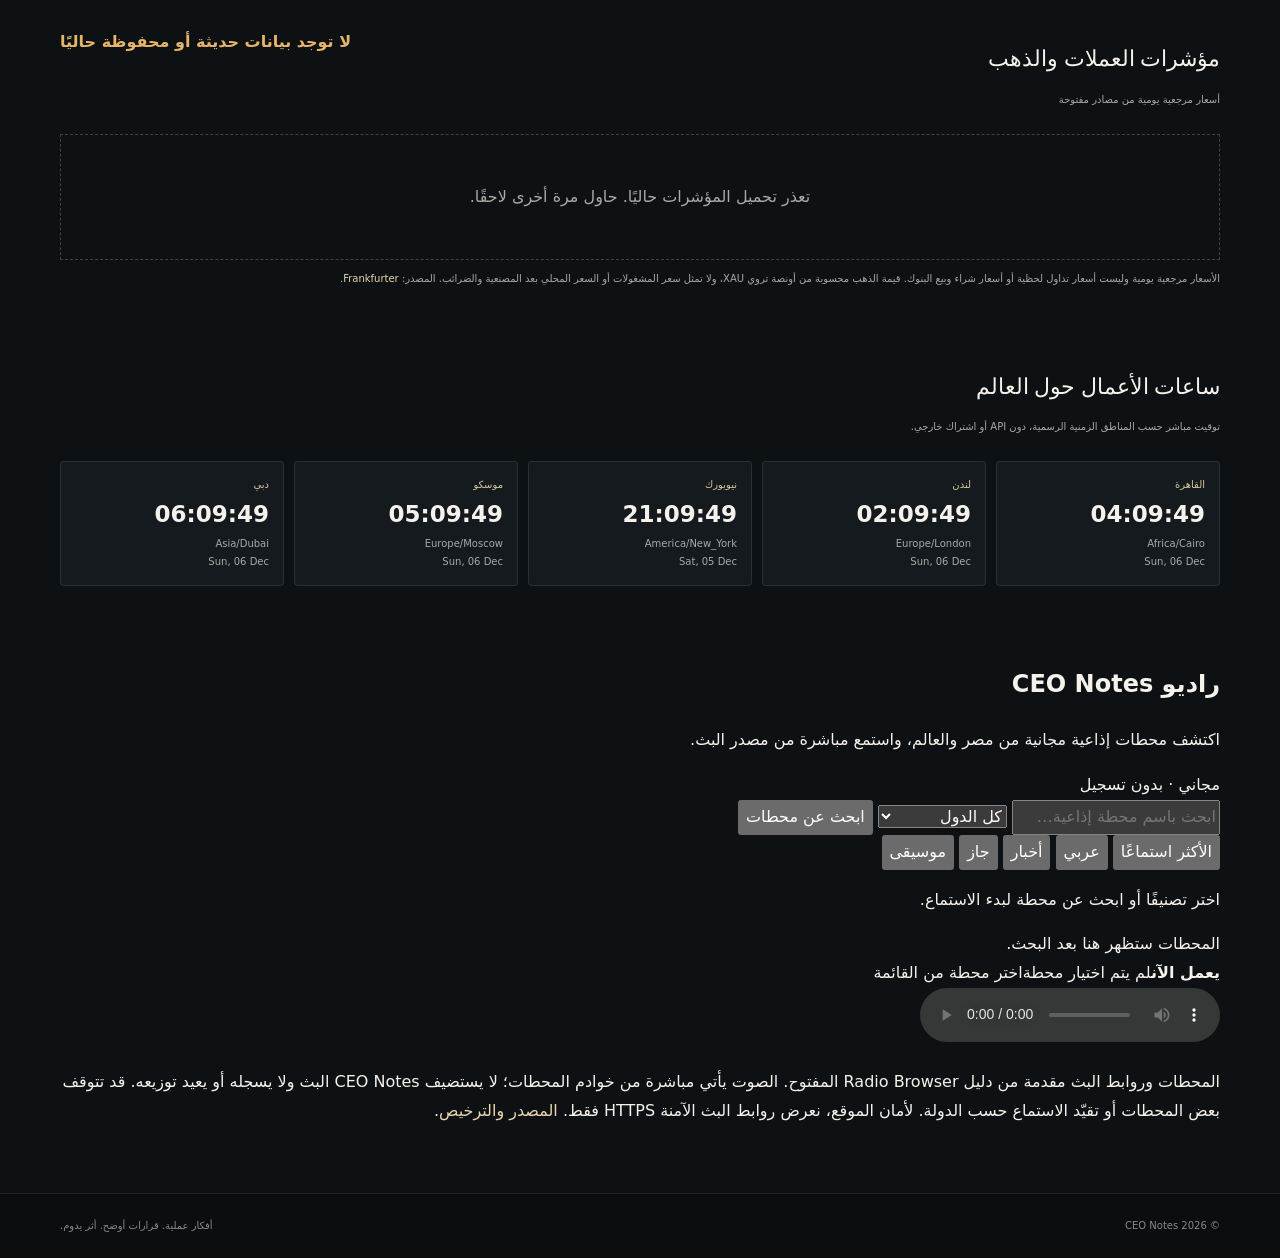
==== commit dce5e686: "Use absolute URLs for local archive images in social metadata" ====
--- a/notes/index.html
+++ b/notes/index.html
@@ -403,13 +403,14 @@
                   ? selected.imageUrl
                   : (typeof selectedImages[0] === "string" && (selectedImages[0].startsWith("https://") || selectedImages[0].startsWith("/")) ? selectedImages[0] : "");
                 const ogImage = document.querySelector('meta[property="og:image"]');
-                if(ogImage) ogImage.content = imageUrl;
+                const socialImageUrl = imageUrl ? new URL(imageUrl, location.origin).href : "";
+                if(ogImage) ogImage.content = socialImageUrl;
                 const twitterTitle = document.querySelector('meta[name="twitter:title"]');
                 if(twitterTitle) twitterTitle.content = document.title;
                 const twitterDescription = document.querySelector('meta[name="twitter:description"]');
                 if(twitterDescription) twitterDescription.content = description;
                 const twitterImage = document.querySelector('meta[name="twitter:image"]');
-                if(twitterImage) twitterImage.content = imageUrl;
+                if(twitterImage) twitterImage.content = socialImageUrl;
                 const twitterCard = document.querySelector('meta[name="twitter:card"]');
                 if(twitterCard) twitterCard.content = imageUrl ? "summary_large_image" : "summary";
               }
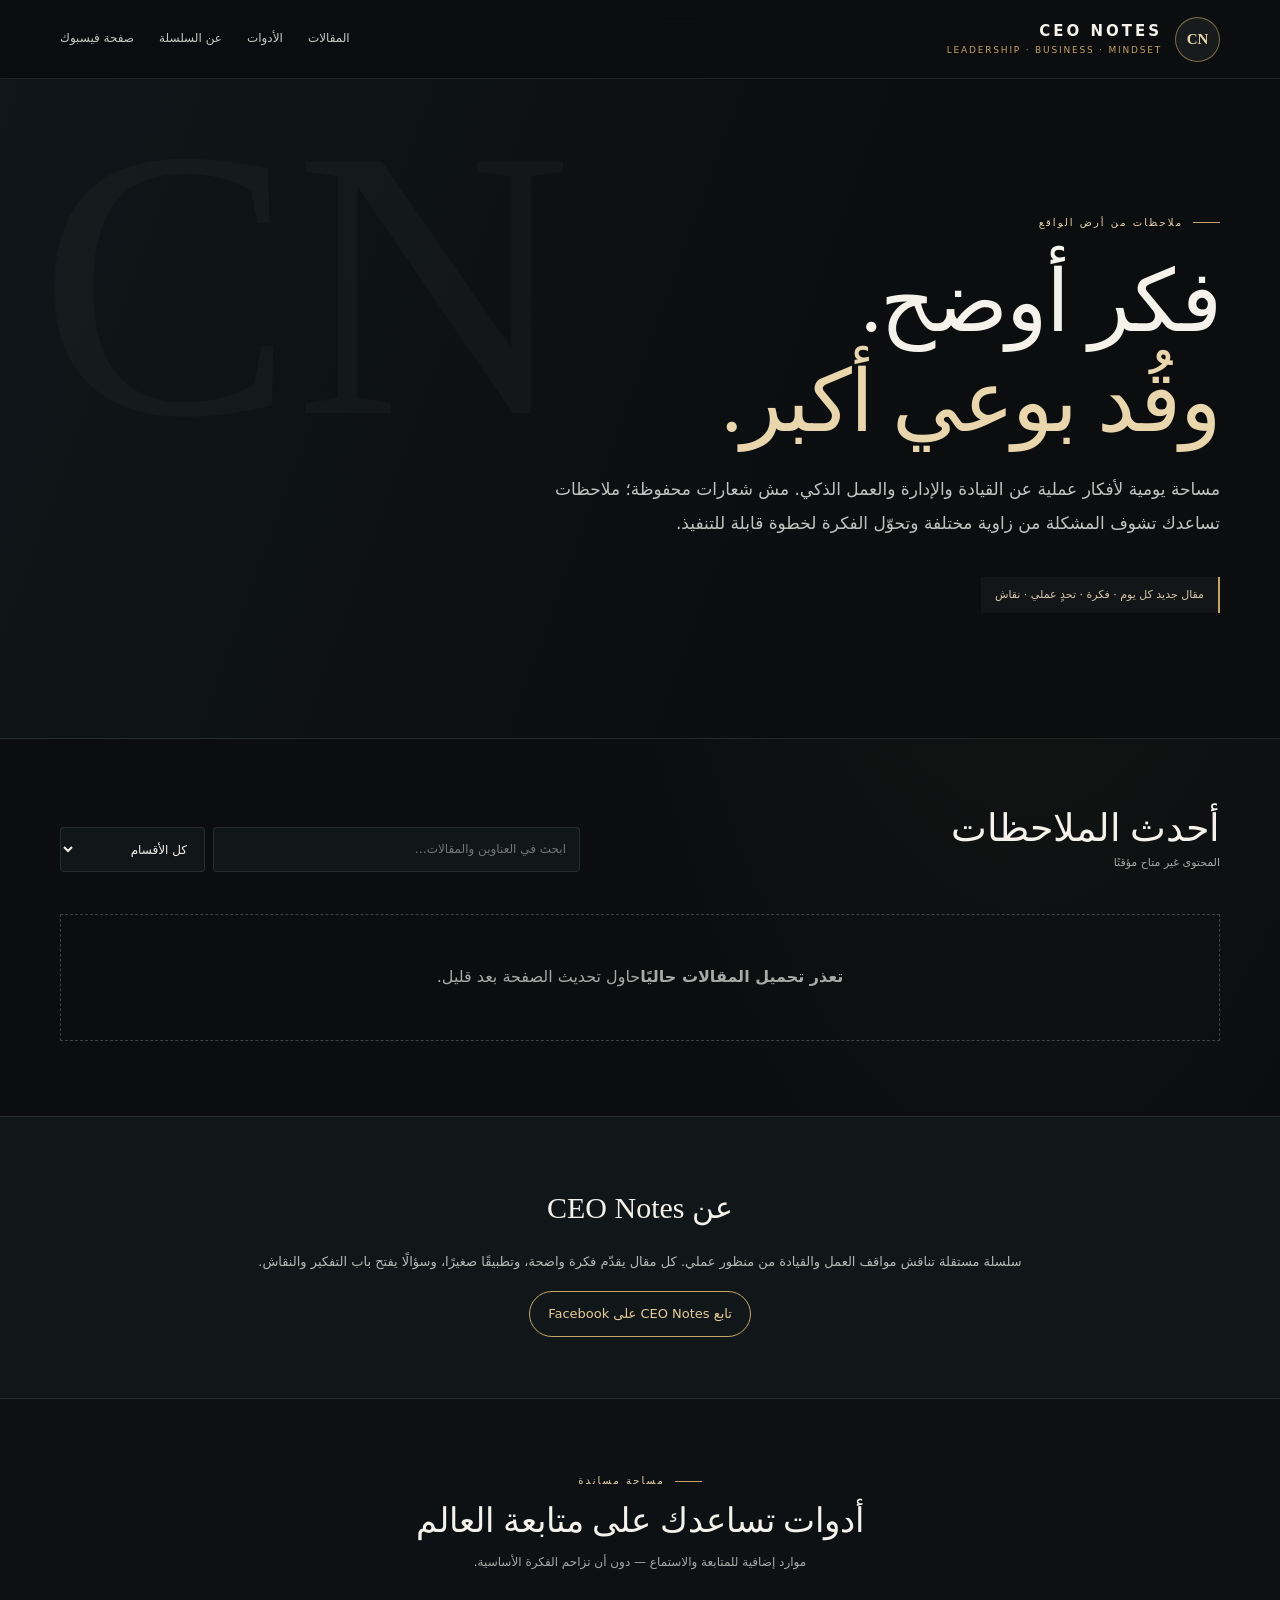
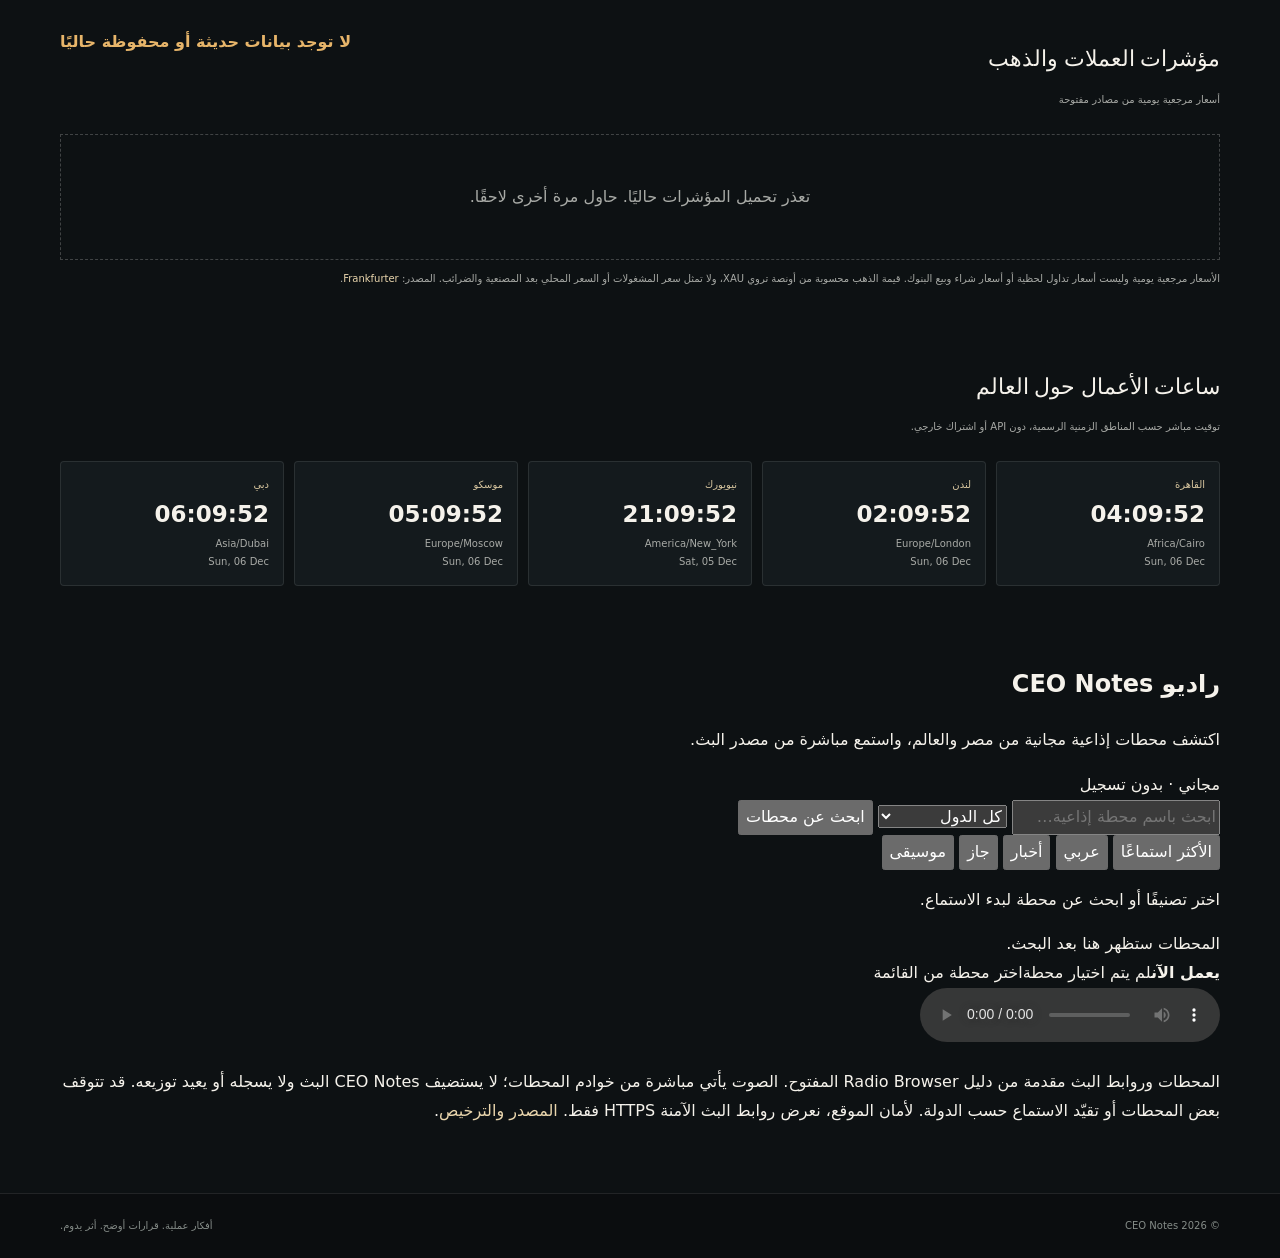
==== commit 200b030e: "Fix article-route fallback to root posts feed" ====
--- a/notes/index.html
+++ b/notes/index.html
@@ -371,7 +371,7 @@
       search.addEventListener("input",render);
       categoryFilter.addEventListener("change",render);
       async function loadPosts(){
-        const fallbackUrl = (location.pathname.endsWith("/") ? location.pathname : location.pathname + "/") + "posts.json";
+        const fallbackUrl = "/posts.json";
         let firstError = null;
         for(const url of ["/feed",fallbackUrl]){
           try{
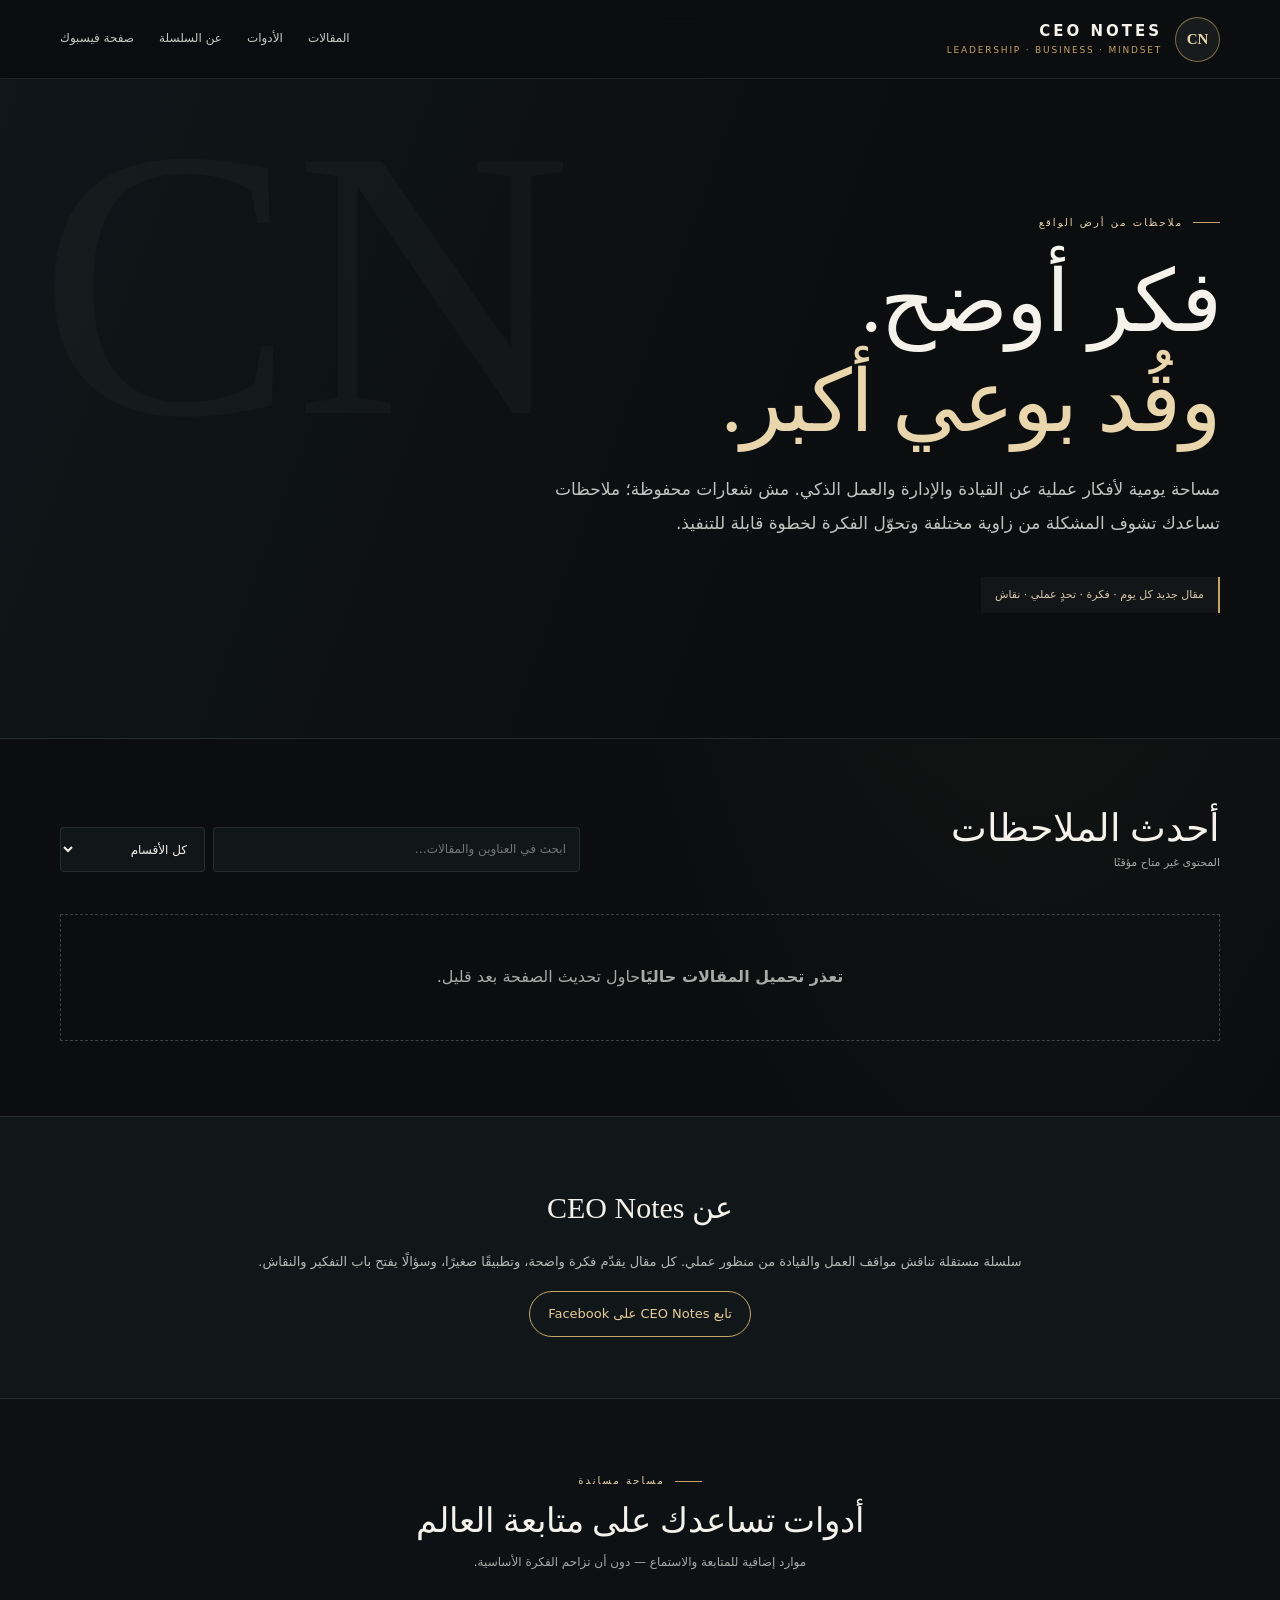
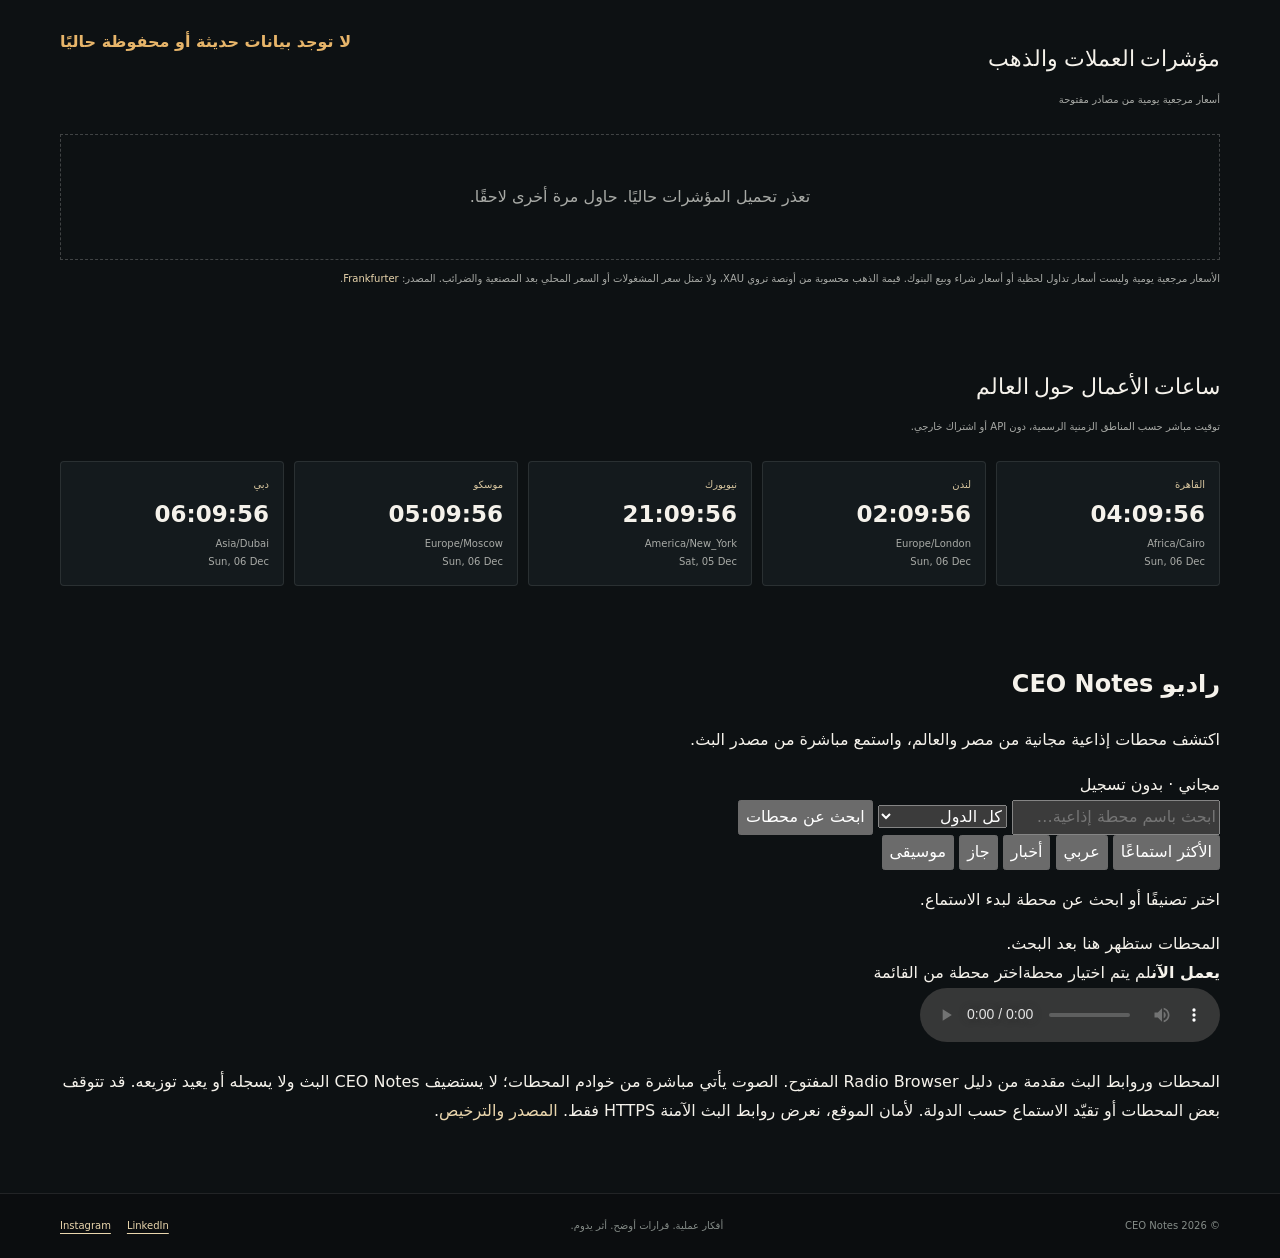
==== commit ccb138a2: "Add CEO Notes LinkedIn and Instagram follow links" ====
--- a/notes/index.html
+++ b/notes/index.html
@@ -20,7 +20,7 @@
   <meta name="twitter:title" content="CEO Notes | ملاحظات يومية في الإدارة والقيادة">
   <meta name="twitter:description" content="أفكار عملية عن القيادة والإدارة والعمل الذكي.">
   <meta name="twitter:image" content="https://ceo-notes.pages.dev/ceo-notes-social.svg">
-  <style>:root{color-scheme:dark;--bg:#0b0d0f;--gold:#c5a36b;--gold2:#ead6ad;--ink:#f5f2eb;--muted:#a8aaa6;--line:#ffffff18;--max:1160px}*{box-sizing:border-box}html{scroll-behavior:smooth;scroll-padding-top:90px}body{margin:0;background:radial-gradient(ellipse at 80% 0%,#c5a36b12,transparent 34%),var(--bg);color:var(--ink);font-family:system-ui,-apple-system,"Segoe UI",Tahoma,Arial,sans-serif;line-height:1.8}a{color:inherit;text-decoration:none}button,input,select{font:inherit}.wrap{width:min(var(--max),92%);margin-inline:auto}.topbar{position:sticky;top:0;z-index:20;border-bottom:1px solid var(--line);background:#0b0d0fee;backdrop-filter:blur(16px)}.nav{min-height:78px;display:flex;align-items:center;justify-content:space-between;gap:22px}.brand{display:flex;align-items:center;gap:13px}.mark{width:45px;height:45px;border:1px solid #c5a36b99;border-radius:50%;display:grid;place-items:center;color:var(--gold2);font:700 15px Georgia;background:#171b1b}.brand-name{display:grid;line-height:1.25}.brand-name strong{font-size:15px;letter-spacing:3px}.brand-name small{font-size:9px;color:var(--gold);letter-spacing:1.8px;margin-top:5px}.navlinks{display:flex;gap:25px;color:#c8c8c1;font-size:12px}.navlinks a:hover{color:var(--gold2)}.hero{position:relative;overflow:hidden;padding:clamp(65px,10vw,125px) 0;border-bottom:1px solid var(--line);background:linear-gradient(110deg,#101619,#0b0d0f 70%)}.hero:after{content:"CN";position:absolute;inset-inline-end:3%;top:2%;font:clamp(170px,30vw,390px)/1 Georgia;color:#ffffff06;pointer-events:none}.hero .wrap{position:relative;z-index:1;text-align:start}.eyebrow{display:inline-flex;gap:10px;color:var(--gold2);font-size:10px;letter-spacing:2px}.eyebrow:before{content:"";width:27px;height:1px;background:var(--gold);align-self:center}h1{max-width:850px;font:500 clamp(42px,7.4vw,86px)/1.16 Georgia;letter-spacing:-1.6px;margin:20px 0}.hero h1 span{color:var(--gold2)}.hero p{max-width:670px;color:#c2c4bf;font-size:clamp(14px,1.5vw,17px);line-height:2}.hero-note{display:inline-flex;margin-top:20px;padding:8px 14px;border-inline-start:2px solid var(--gold);background:#ffffff08;color:#d6c9af;font-size:11px}#latest{padding-top:66px}.toolbar{display:flex;align-items:end;justify-content:space-between;gap:20px;margin-bottom:20px}.section-title{font:500 clamp(27px,3.5vw,38px)/1.25 Georgia;margin:0}.count{color:var(--muted);font-size:11px}.archive-tools{display:flex;gap:8px;width:min(520px,100%)}.search,.category-select{min-width:0;background:#111619;border:1px solid var(--line);border-radius:4px;padding:11px 13px;color:var(--ink);font-size:12px}.search{flex:1}.category-select{min-width:145px}.tag-filters{display:flex;flex-wrap:wrap;gap:7px;margin-bottom:22px}.tag-filter{border:1px solid var(--line);background:transparent;color:#c9c9c2;border-radius:3px;padding:6px 11px;font-size:10px;cursor:pointer}.tag-filter[aria-pressed=true]{border-color:var(--gold);background:#c5a36b18;color:var(--gold2)}.posts{display:grid;grid-template-columns:repeat(2,minmax(0,1fr));gap:14px;padding-bottom:75px}.post{background:linear-gradient(145deg,#151b1e,#101416);border:1px solid var(--line);border-radius:5px;padding:23px;min-width:0;transition:border-color .2s,transform .2s}.post:hover{border-color:#c5a36b70;transform:translateY(-2px)}.post:first-child{grid-column:1/-1;padding:clamp(24px,4vw,42px);background:linear-gradient(110deg,#1a211f,#111719 72%);border-color:#c5a36b50}.post-top{display:flex;justify-content:space-between;gap:12px;margin-bottom:13px}.day{color:var(--gold2);font-size:10px;letter-spacing:1.4px;font-weight:700}.date{color:#8f9692;font-size:10px}.post h3{font:500 21px/1.55 Georgia;margin:0 0 13px;color:#f0e8d8}.post:first-child h3{font-size:clamp(25px,3.2vw,37px)}.article{white-space:pre-line;color:#c4c8c3;font-size:13px;line-height:2.05}.post:first-child .article{font-size:14px}.post-actions{display:flex;margin-top:17px}.share-button{border:1px solid #c5a36b75;background:#c5a36b12;color:var(--gold2);border-radius:3px;padding:8px 14px;font-size:11px;cursor:pointer}.detail{border-top:1px solid var(--line);margin-top:18px;padding-top:15px;display:grid;gap:12px}.detail-block{font-size:12px;color:#c8c9c3}.detail-block strong{display:block;color:var(--gold2);font-size:10px}.hashtags,.topic-tags{display:flex;flex-wrap:wrap;gap:7px}.tag,.post-category,.topic-tag{color:#d8c69f;font-size:10px;border:1px solid #c5a36b30;border-radius:3px;padding:3px 8px}.empty{grid-column:1/-1;text-align:center;padding:48px 22px;border:1px dashed #ffffff35;color:var(--muted)}.about{border-block:1px solid var(--line);background:#111719;padding:48px 0}.about-inner{max-width:790px;margin:auto;text-align:center}.about h2{font:500 30px Georgia}.about p{color:#b4b9b4;font-size:13px}.tools-area{padding:64px 0 20px;background:#0d1113}.tools-intro{text-align:center;margin-bottom:30px}.tools-intro h2{font:500 clamp(25px,3vw,34px) Georgia;margin:8px}.tools-intro p{color:var(--muted);font-size:12px}.market-watch,.world-clock,.radio-section{padding:25px 0 32px}.market-grid{display:grid;grid-template-columns:repeat(4,minmax(0,1fr));gap:10px}.market-card,.clock{background:#141a1d;border:1px solid var(--line);border-radius:4px;padding:14px}.market-label,.clock-city{font-size:10px;color:#d8c69f}.market-value,.clock-time{font-size:clamp(17px,2.4vw,23px);font-weight:700;direction:ltr;text-align:right}.market-unit,.clock-date,.market-note,.clock-zone{font-size:10px;color:var(--muted)}.market-updated.is-stale{color:#e7b56a;font-weight:650}.clock-heading{display:flex;justify-content:space-between;margin-bottom:15px}.clock-heading h2{font:500 22px Georgia}.clock-heading p{font-size:10px;color:var(--muted)}.clocks{display:grid;grid-template-columns:repeat(5,minmax(0,1fr));gap:10px}footer{padding:23px 0;color:#858c88;font-size:10px;border-top:1px solid var(--line)}.footer-row{display:flex;justify-content:space-between;gap:14px;flex-wrap:wrap}.skip-link{position:absolute;top:-60px;inset-inline-start:12px;background:var(--gold2);color:#111;padding:8px;z-index:100}.skip-link:focus{top:8px}@media(max-width:760px){.nav{min-height:68px}.navlinks{gap:13px;font-size:10px}.brand-name strong{font-size:13px}.hero{padding:64px 0 58px}.toolbar{align-items:stretch;flex-direction:column}.archive-tools{width:100%}.posts{grid-template-columns:1fr}.post:first-child{grid-column:auto}.market-grid,.clocks{grid-template-columns:repeat(2,minmax(0,1fr))}.clock:last-child{grid-column:1/-1}}@media(max-width:480px){.navlinks a:last-child{display:none}.archive-tools{flex-direction:column}.search,.category-select{width:100%}.post{padding:19px}.footer-row{flex-direction:column}}@media(prefers-reduced-motion:reduce){html{scroll-behavior:auto}.post{transition:none}}</style>
+  <style>:root{color-scheme:dark;--bg:#0b0d0f;--gold:#c5a36b;--gold2:#ead6ad;--ink:#f5f2eb;--muted:#a8aaa6;--line:#ffffff18;--max:1160px}*{box-sizing:border-box}html{scroll-behavior:smooth;scroll-padding-top:90px}body{margin:0;background:radial-gradient(ellipse at 80% 0%,#c5a36b12,transparent 34%),var(--bg);color:var(--ink);font-family:system-ui,-apple-system,"Segoe UI",Tahoma,Arial,sans-serif;line-height:1.8}a{color:inherit;text-decoration:none}button,input,select{font:inherit}.wrap{width:min(var(--max),92%);margin-inline:auto}.topbar{position:sticky;top:0;z-index:20;border-bottom:1px solid var(--line);background:#0b0d0fee;backdrop-filter:blur(16px)}.nav{min-height:78px;display:flex;align-items:center;justify-content:space-between;gap:22px}.brand{display:flex;align-items:center;gap:13px}.mark{width:45px;height:45px;border:1px solid #c5a36b99;border-radius:50%;display:grid;place-items:center;color:var(--gold2);font:700 15px Georgia;background:#171b1b}.brand-name{display:grid;line-height:1.25}.brand-name strong{font-size:15px;letter-spacing:3px}.brand-name small{font-size:9px;color:var(--gold);letter-spacing:1.8px;margin-top:5px}.navlinks{display:flex;gap:25px;color:#c8c8c1;font-size:12px}.navlinks a:hover{color:var(--gold2)}.hero{position:relative;overflow:hidden;padding:clamp(65px,10vw,125px) 0;border-bottom:1px solid var(--line);background:linear-gradient(110deg,#101619,#0b0d0f 70%)}.hero:after{content:"CN";position:absolute;inset-inline-end:3%;top:2%;font:clamp(170px,30vw,390px)/1 Georgia;color:#ffffff06;pointer-events:none}.hero .wrap{position:relative;z-index:1;text-align:start}.eyebrow{display:inline-flex;gap:10px;color:var(--gold2);font-size:10px;letter-spacing:2px}.eyebrow:before{content:"";width:27px;height:1px;background:var(--gold);align-self:center}h1{max-width:850px;font:500 clamp(42px,7.4vw,86px)/1.16 Georgia;letter-spacing:-1.6px;margin:20px 0}.hero h1 span{color:var(--gold2)}.hero p{max-width:670px;color:#c2c4bf;font-size:clamp(14px,1.5vw,17px);line-height:2}.hero-note{display:inline-flex;margin-top:20px;padding:8px 14px;border-inline-start:2px solid var(--gold);background:#ffffff08;color:#d6c9af;font-size:11px}#latest{padding-top:66px}.toolbar{display:flex;align-items:end;justify-content:space-between;gap:20px;margin-bottom:20px}.section-title{font:500 clamp(27px,3.5vw,38px)/1.25 Georgia;margin:0}.count{color:var(--muted);font-size:11px}.archive-tools{display:flex;gap:8px;width:min(520px,100%)}.search,.category-select{min-width:0;background:#111619;border:1px solid var(--line);border-radius:4px;padding:11px 13px;color:var(--ink);font-size:12px}.search{flex:1}.category-select{min-width:145px}.tag-filters{display:flex;flex-wrap:wrap;gap:7px;margin-bottom:22px}.tag-filter{border:1px solid var(--line);background:transparent;color:#c9c9c2;border-radius:3px;padding:6px 11px;font-size:10px;cursor:pointer}.tag-filter[aria-pressed=true]{border-color:var(--gold);background:#c5a36b18;color:var(--gold2)}.posts{display:grid;grid-template-columns:repeat(2,minmax(0,1fr));gap:14px;padding-bottom:75px}.post{background:linear-gradient(145deg,#151b1e,#101416);border:1px solid var(--line);border-radius:5px;padding:23px;min-width:0;transition:border-color .2s,transform .2s}.post:hover{border-color:#c5a36b70;transform:translateY(-2px)}.post:first-child{grid-column:1/-1;padding:clamp(24px,4vw,42px);background:linear-gradient(110deg,#1a211f,#111719 72%);border-color:#c5a36b50}.post-top{display:flex;justify-content:space-between;gap:12px;margin-bottom:13px}.day{color:var(--gold2);font-size:10px;letter-spacing:1.4px;font-weight:700}.date{color:#8f9692;font-size:10px}.post h3{font:500 21px/1.55 Georgia;margin:0 0 13px;color:#f0e8d8}.post:first-child h3{font-size:clamp(25px,3.2vw,37px)}.article{white-space:pre-line;color:#c4c8c3;font-size:13px;line-height:2.05}.post:first-child .article{font-size:14px}.post-actions{display:flex;margin-top:17px}.share-button{border:1px solid #c5a36b75;background:#c5a36b12;color:var(--gold2);border-radius:3px;padding:8px 14px;font-size:11px;cursor:pointer}.detail{border-top:1px solid var(--line);margin-top:18px;padding-top:15px;display:grid;gap:12px}.detail-block{font-size:12px;color:#c8c9c3}.detail-block strong{display:block;color:var(--gold2);font-size:10px}.hashtags,.topic-tags{display:flex;flex-wrap:wrap;gap:7px}.tag,.post-category,.topic-tag{color:#d8c69f;font-size:10px;border:1px solid #c5a36b30;border-radius:3px;padding:3px 8px}.empty{grid-column:1/-1;text-align:center;padding:48px 22px;border:1px dashed #ffffff35;color:var(--muted)}.about{border-block:1px solid var(--line);background:#111719;padding:48px 0}.about-inner{max-width:790px;margin:auto;text-align:center}.about h2{font:500 30px Georgia}.about p{color:#b4b9b4;font-size:13px}.tools-area{padding:64px 0 20px;background:#0d1113}.tools-intro{text-align:center;margin-bottom:30px}.tools-intro h2{font:500 clamp(25px,3vw,34px) Georgia;margin:8px}.tools-intro p{color:var(--muted);font-size:12px}.market-watch,.world-clock,.radio-section{padding:25px 0 32px}.market-grid{display:grid;grid-template-columns:repeat(4,minmax(0,1fr));gap:10px}.market-card,.clock{background:#141a1d;border:1px solid var(--line);border-radius:4px;padding:14px}.market-label,.clock-city{font-size:10px;color:#d8c69f}.market-value,.clock-time{font-size:clamp(17px,2.4vw,23px);font-weight:700;direction:ltr;text-align:right}.market-unit,.clock-date,.market-note,.clock-zone{font-size:10px;color:var(--muted)}.market-updated.is-stale{color:#e7b56a;font-weight:650}.clock-heading{display:flex;justify-content:space-between;margin-bottom:15px}.clock-heading h2{font:500 22px Georgia}.clock-heading p{font-size:10px;color:var(--muted)}.clocks{display:grid;grid-template-columns:repeat(5,minmax(0,1fr));gap:10px}footer{padding:23px 0;color:#858c88;font-size:10px;border-top:1px solid var(--line)}.footer-row{display:flex;justify-content:space-between;gap:14px;flex-wrap:wrap}.skip-link{position:absolute;top:-60px;inset-inline-start:12px;background:var(--gold2);color:#111;padding:8px;z-index:100}.skip-link:focus{top:8px}@media(max-width:760px){.nav{min-height:68px}.navlinks{gap:13px;font-size:10px}.brand-name strong{font-size:13px}.hero{padding:64px 0 58px}.toolbar{align-items:stretch;flex-direction:column}.archive-tools{width:100%}.posts{grid-template-columns:1fr}.post:first-child{grid-column:auto}.market-grid,.clocks{grid-template-columns:repeat(2,minmax(0,1fr))}.clock:last-child{grid-column:1/-1}}@media(max-width:480px){.navlinks a:last-child{display:none}.archive-tools{flex-direction:column}.search,.category-select{width:100%}.post{padding:19px}.footer-row{flex-direction:column}}@media(prefers-reduced-motion:reduce){html{scroll-behavior:auto}.post{transition:none}}.social-links{display:flex;align-items:center;gap:16px;flex-wrap:wrap}.social-links a{color:var(--gold2);text-decoration:underline;text-underline-offset:4px}.social-links a:focus-visible{outline:2px solid var(--gold);outline-offset:4px}</style>
   <link rel="stylesheet" href="/radio.css">
 </head>
 <body><a class="skip-link" href="#latest">تجاوز إلى المقالات</a>
@@ -129,6 +129,10 @@
     <div class="wrap footer-row">
       <span>© <span id="year"></span> CEO Notes</span>
       <span>أفكار عملية. قرارات أوضح. أثر يدوم.</span>
+      <nav class="social-links" aria-label="روابط متابعة CEO Notes">
+        <a href="https://www.linkedin.com/in/yasser-abdelaziz-a0440550/" target="_blank" rel="noopener noreferrer" aria-label="تابع CEO Notes على LinkedIn">LinkedIn</a>
+        <a href="https://www.instagram.com/kiritoon/" target="_blank" rel="noopener noreferrer" aria-label="تابع CEO Notes على Instagram">Instagram</a>
+      </nav>
     </div>
   </footer>
 
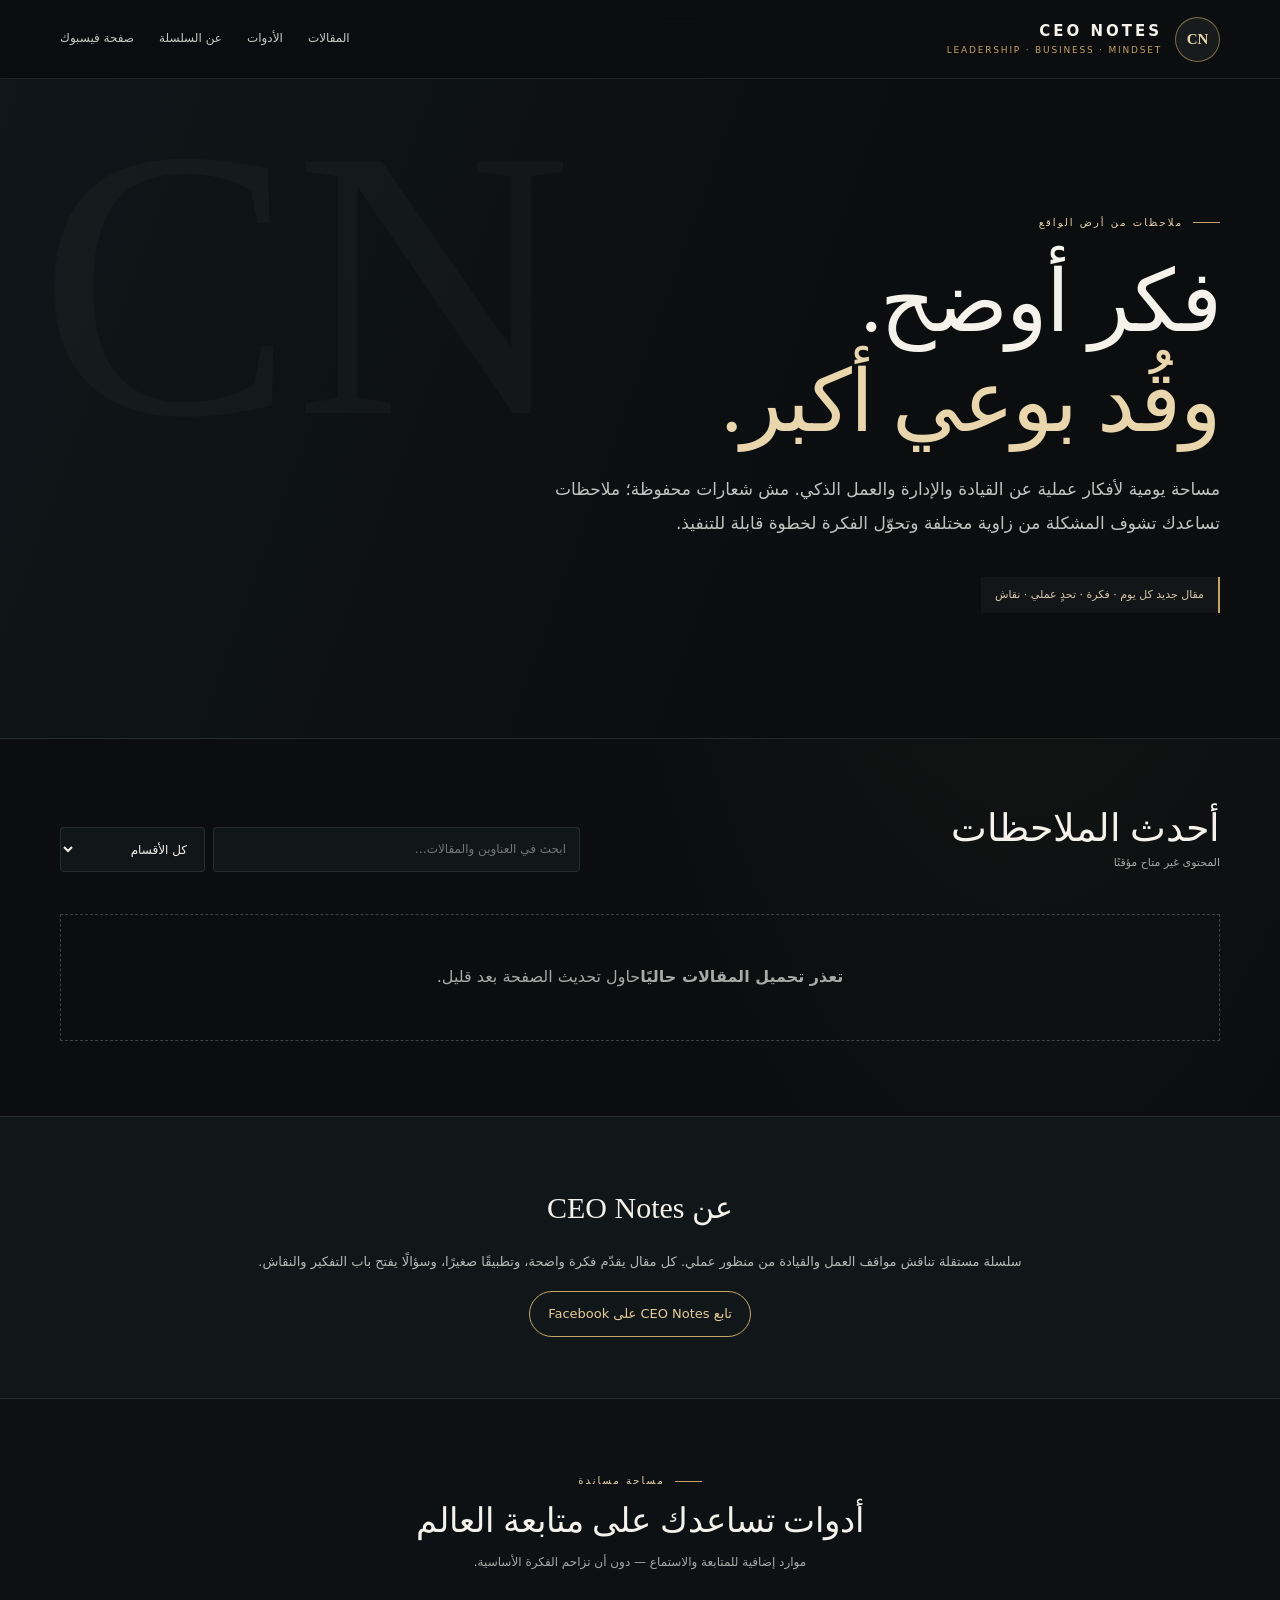
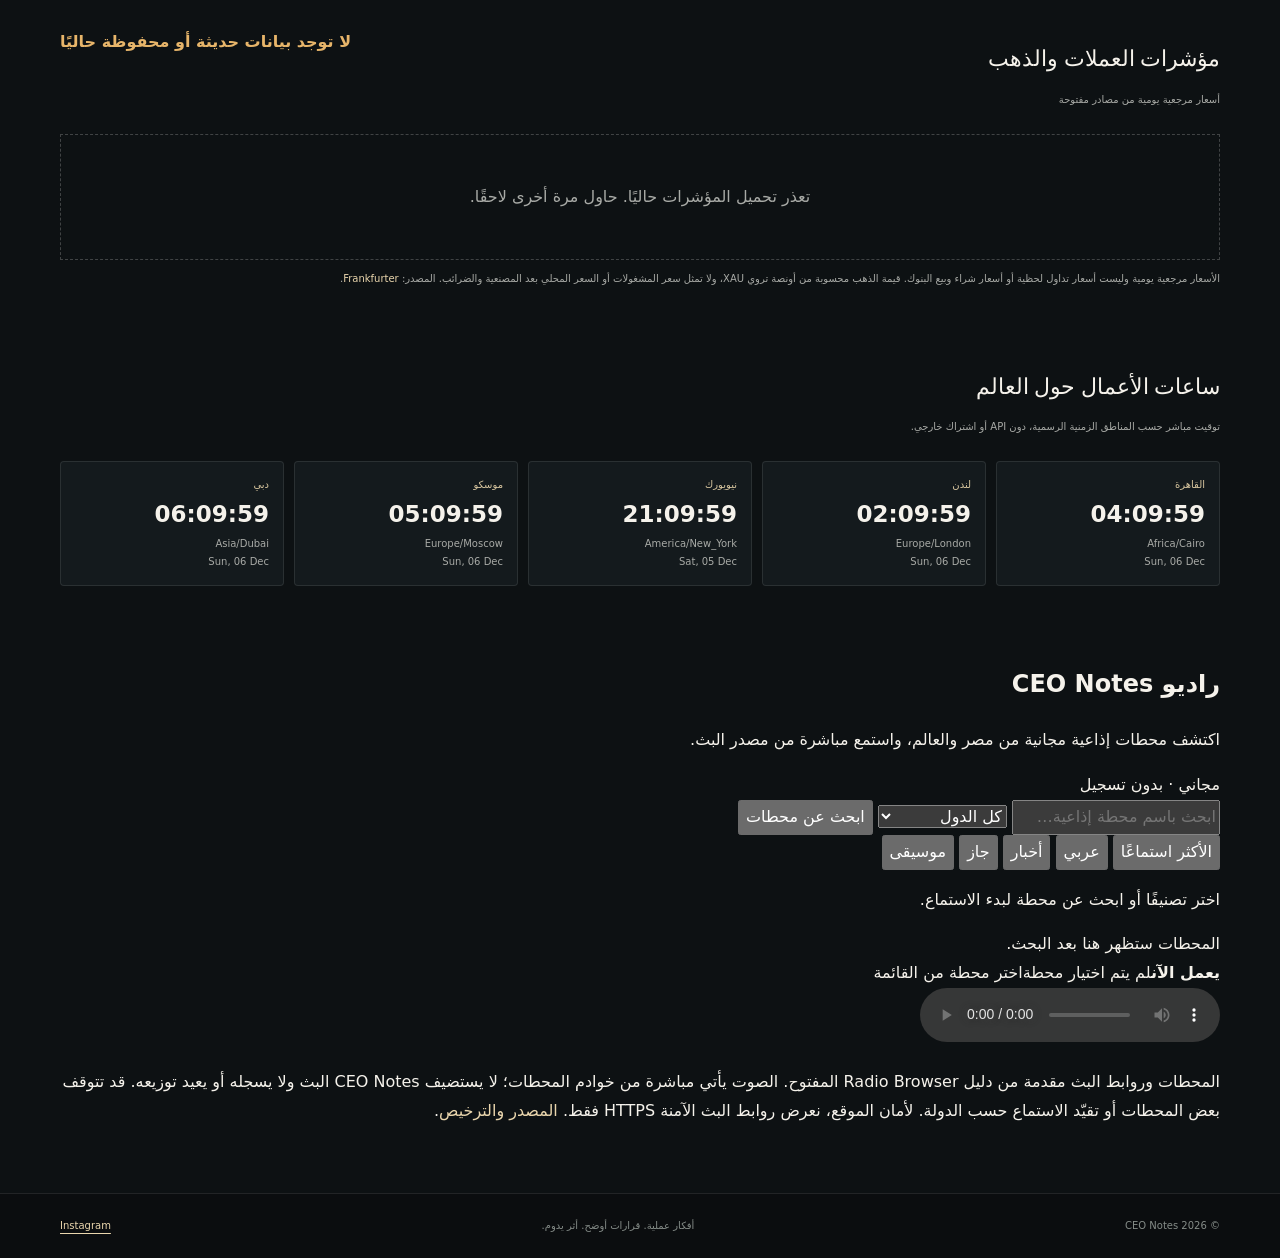
==== commit a7a8a0c4: "Withhold unverified LinkedIn profile link" ====
--- a/notes/index.html
+++ b/notes/index.html
@@ -130,7 +130,6 @@
       <span>© <span id="year"></span> CEO Notes</span>
       <span>أفكار عملية. قرارات أوضح. أثر يدوم.</span>
       <nav class="social-links" aria-label="روابط متابعة CEO Notes">
-        <a href="https://www.linkedin.com/in/yasser-abdelaziz-a0440550/" target="_blank" rel="noopener noreferrer" aria-label="تابع CEO Notes على LinkedIn">LinkedIn</a>
         <a href="https://www.instagram.com/kiritoon/" target="_blank" rel="noopener noreferrer" aria-label="تابع CEO Notes على Instagram">Instagram</a>
       </nav>
     </div>
